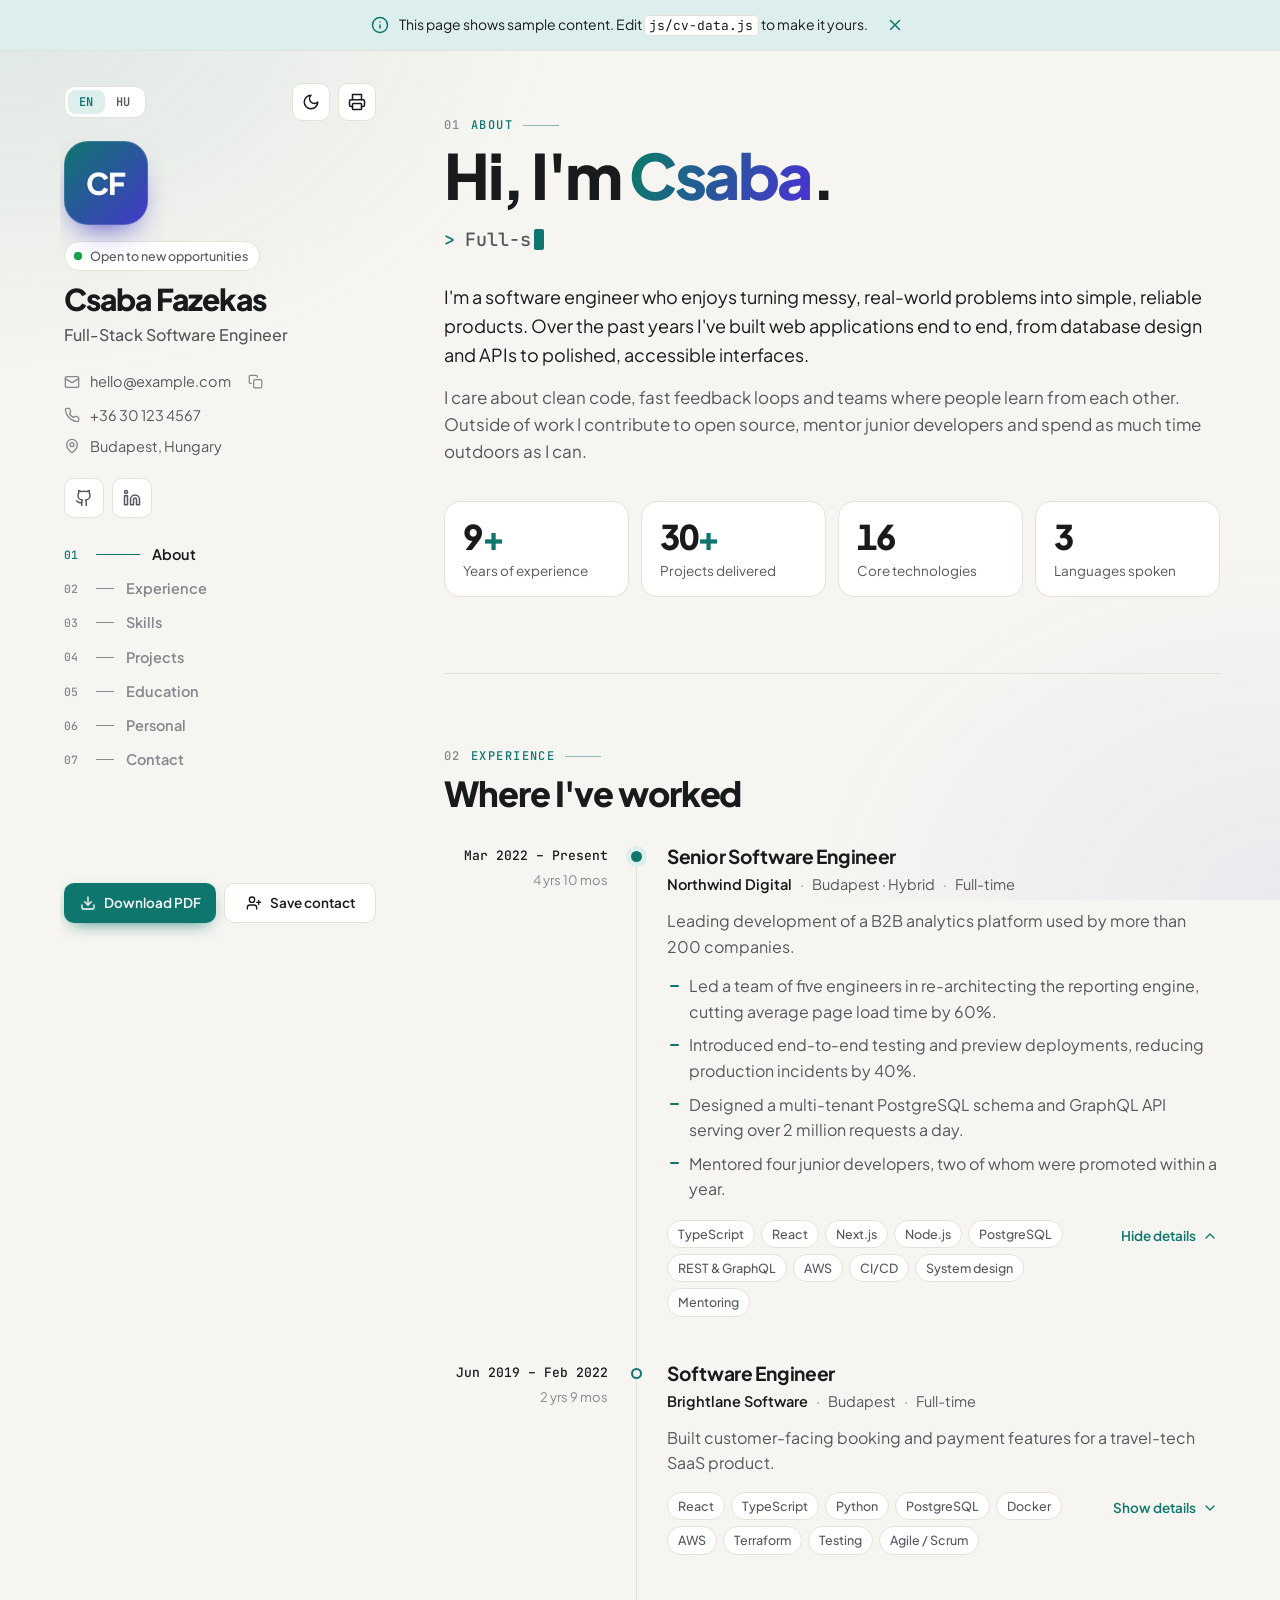
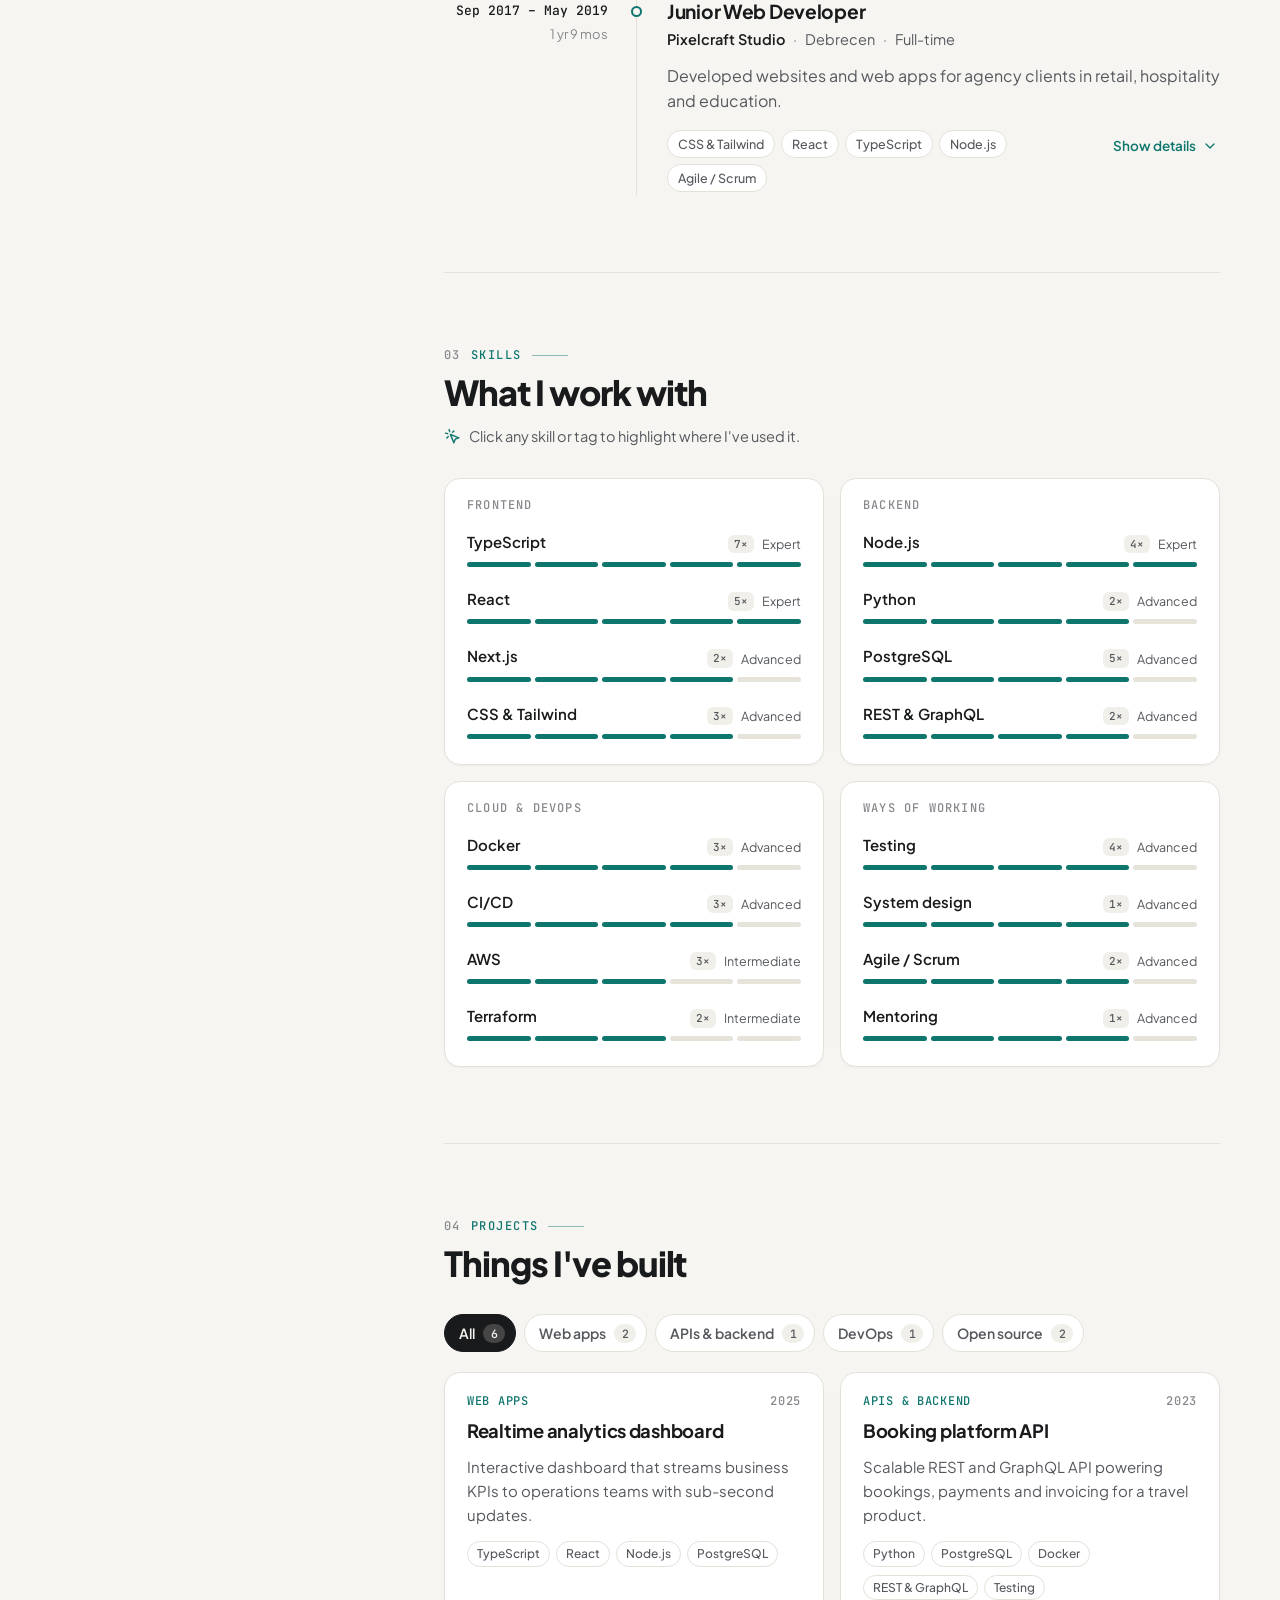
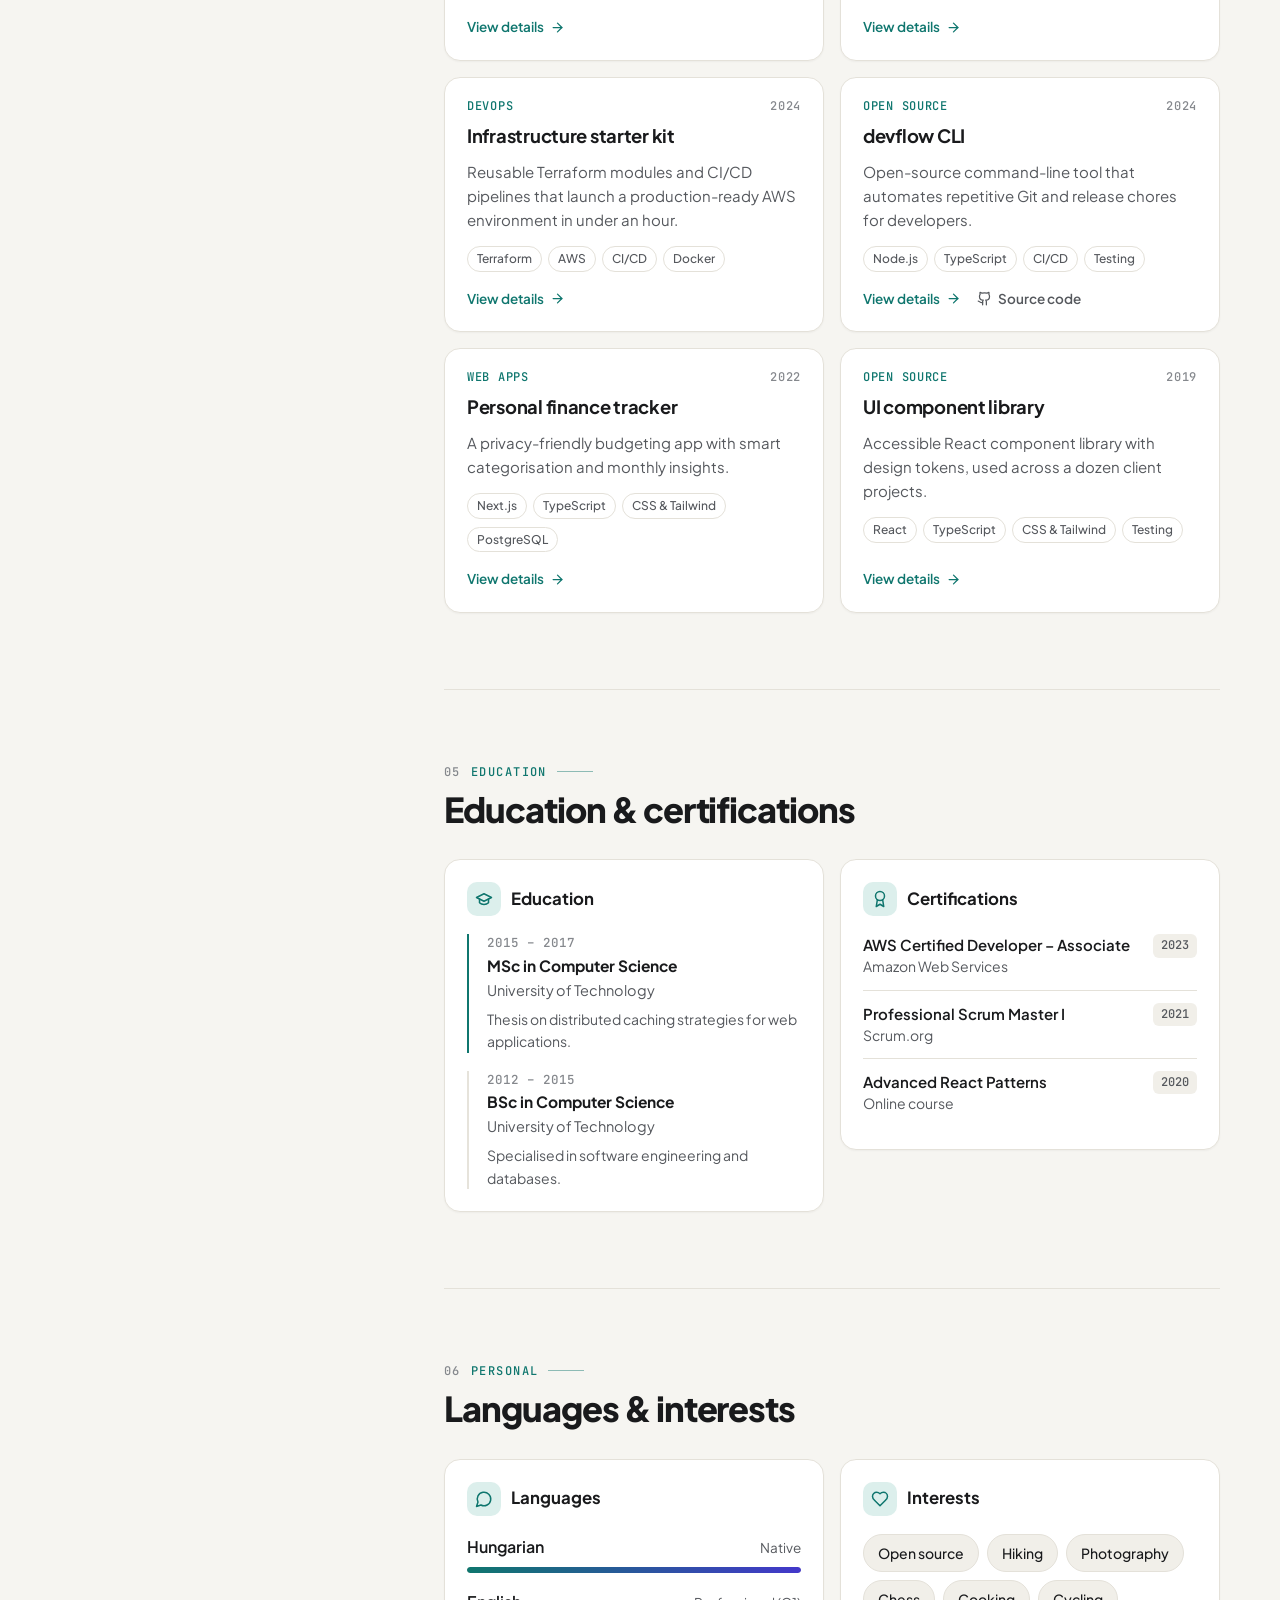
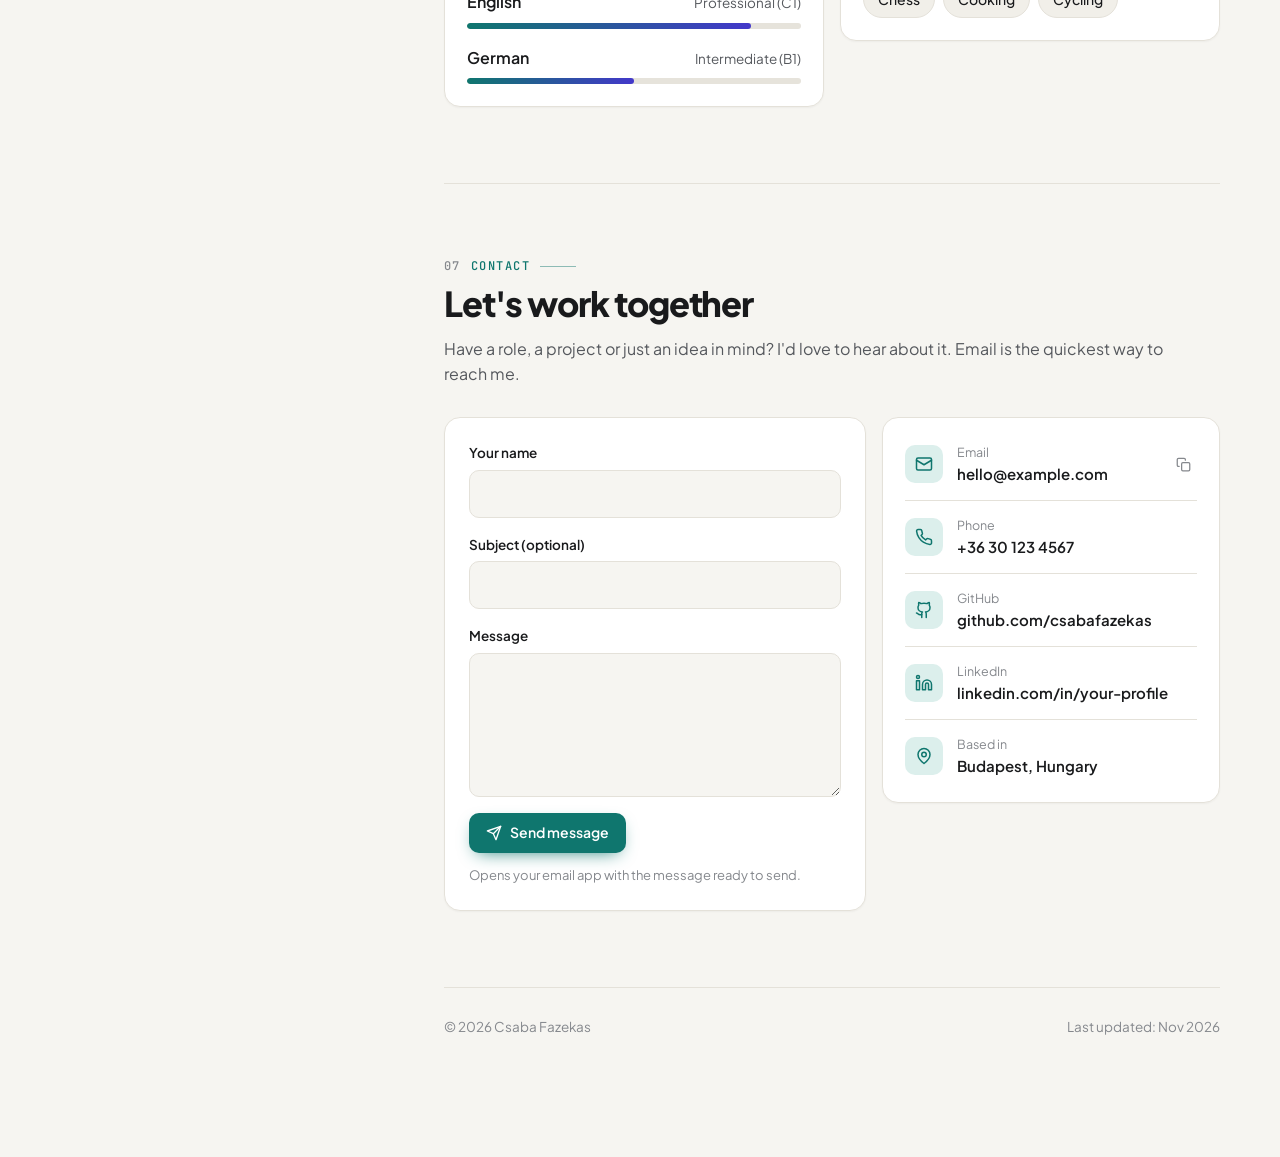
==== index.html @ 4baccac2 "Add interactive personal CV website Single-page, dependency-free CV for GitHub Pages: content lives " ====
<!doctype html>
<html lang="en">
<head>
  <meta charset="utf-8">
  <meta name="viewport" content="width=device-width, initial-scale=1">
  <title>Csaba Fazekas · CV</title>
  <meta name="description" content="Personal CV and portfolio of Csaba Fazekas.">
  <meta name="theme-color" content="#f6f5f1">
  <meta property="og:type" content="profile">
  <meta property="og:title" content="Csaba Fazekas · CV">
  <meta property="og:description" content="Personal CV and portfolio of Csaba Fazekas.">

  <!-- Apply the saved / system theme before first paint to avoid a flash. -->
  <script>
    (function () {
      try {
        var t = localStorage.getItem("cv-theme");
        if (t !== "light" && t !== "dark") {
          t = window.matchMedia("(prefers-color-scheme: dark)").matches ? "dark" : "light";
        }
        document.documentElement.setAttribute("data-theme", t);
      } catch (e) { /* storage blocked: CSS falls back to the system preference */ }
    })();
  </script>

  <link rel="preconnect" href="https://fonts.googleapis.com">
  <link rel="preconnect" href="https://fonts.gstatic.com" crossorigin>
  <link rel="stylesheet" href="https://fonts.googleapis.com/css2?family=JetBrains+Mono:wght@400..600&family=Plus+Jakarta+Sans:wght@400..800&display=swap">
  <link rel="stylesheet" href="css/style.css">
</head>
<body>
  <a class="skip-link" href="#main">Skip to content</a>
  <div class="progress" aria-hidden="true"><span id="progress-bar"></span></div>
  <div class="sample-banner" id="sample-banner" hidden></div>
  <header class="mobile-bar" id="mobile-bar"></header>

  <div class="layout">
    <aside class="sidebar" id="sidebar"></aside>
    <main id="main" tabindex="-1"></main>
  </div>

  <div class="filter-pill" id="filter-pill" role="status" hidden></div>
  <div class="toast" id="toast" role="status" aria-live="polite"></div>
  <button type="button" class="back-to-top" id="back-to-top" data-action="top" aria-label="Back to top"></button>
  <dialog class="modal" id="project-modal"></dialog>

  <noscript>
    <p class="noscript">This CV is interactive and needs JavaScript to display. Please enable JavaScript and reload the page.</p>
  </noscript>

  <script src="js/cv-data.js"></script>
  <script src="js/app.js"></script>
</body>
</html>
---- css/style.css ----
/* ==========================================================================
   Personal CV: styles
   Colours are tokens: change --accent (and its dark-mode twin) to re-brand.
   ========================================================================== */

:root {
  color-scheme: light;
  --bg: #f6f5f1;
  --surface: #ffffff;
  --surface-2: #f1efe9;
  --track: #e6e3db;
  --text: #191a1c;
  --text-muted: #55585d;
  --text-faint: #85888d;
  --border: #e4e1d9;
  --accent: #0f766e;
  --accent-strong: #0a5c56;
  --accent-2: #4338ca;
  --accent-soft: #dcefec;
  --accent-contrast: #ffffff;
  --glow: rgba(15, 118, 110, 0.10);
  --glow-2: rgba(67, 56, 202, 0.06);
  --avatar-a: #0f766e;
  --avatar-b: #4338ca;
  --online: #16a34a;
  --danger: #b42318;
  --shadow-sm: 0 1px 2px rgba(25, 26, 28, 0.04);
  --shadow: 0 1px 2px rgba(25, 26, 28, 0.04), 0 10px 30px -12px rgba(25, 26, 28, 0.14);
  --shadow-lg: 0 2px 4px rgba(25, 26, 28, 0.04), 0 22px 44px -18px rgba(25, 26, 28, 0.24);
  --radius: 16px;
  --radius-sm: 10px;
  --font-sans: "Plus Jakarta Sans", ui-sans-serif, system-ui, -apple-system, "Segoe UI", Roboto, sans-serif;
  --font-mono: "JetBrains Mono", ui-monospace, SFMono-Regular, Menlo, Consolas, monospace;
  --sidebar-w: 320px;
  --ease: cubic-bezier(0.2, 0.7, 0.2, 1);
}

@media (prefers-color-scheme: dark) {
  :root:not([data-theme="light"]) {
    color-scheme: dark;
    --bg: #0e1012;
    --surface: #15181b;
    --surface-2: #1c2024;
    --track: #2a2f35;
    --text: #ecebe6;
    --text-muted: #a8aaad;
    --text-faint: #75787c;
    --border: #252a2f;
    --accent: #2dd4bf;
    --accent-strong: #5eead4;
    --accent-2: #a5b4fc;
    --accent-soft: rgba(45, 212, 191, 0.13);
    --accent-contrast: #04211e;
    --glow: rgba(45, 212, 191, 0.06);
    --glow-2: rgba(129, 140, 248, 0.06);
    --online: #4ade80;
    --danger: #f97066;
    --shadow-sm: none;
    --shadow: 0 1px 2px rgba(0, 0, 0, 0.3), 0 10px 30px -12px rgba(0, 0, 0, 0.6);
    --shadow-lg: 0 2px 4px rgba(0, 0, 0, 0.3), 0 24px 48px -18px rgba(0, 0, 0, 0.75);
  }
}

:root[data-theme="dark"] {
  color-scheme: dark;
  --bg: #0e1012;
  --surface: #15181b;
  --surface-2: #1c2024;
  --track: #2a2f35;
  --text: #ecebe6;
  --text-muted: #a8aaad;
  --text-faint: #75787c;
  --border: #252a2f;
  --accent: #2dd4bf;
  --accent-strong: #5eead4;
  --accent-2: #a5b4fc;
  --accent-soft: rgba(45, 212, 191, 0.13);
  --accent-contrast: #04211e;
  --glow: rgba(45, 212, 191, 0.06);
  --glow-2: rgba(129, 140, 248, 0.06);
  --online: #4ade80;
  --danger: #f97066;
  --shadow-sm: none;
  --shadow: 0 1px 2px rgba(0, 0, 0, 0.3), 0 10px 30px -12px rgba(0, 0, 0, 0.6);
  --shadow-lg: 0 2px 4px rgba(0, 0, 0, 0.3), 0 24px 48px -18px rgba(0, 0, 0, 0.75);
}

/* ------------------------------------------------------------------ base */
*, *::before, *::after { box-sizing: border-box; }
[hidden] { display: none !important; }

html { scroll-behavior: smooth; -webkit-text-size-adjust: 100%; text-size-adjust: 100%; }

body {
  margin: 0;
  min-height: 100vh;
  background: var(--bg);
  color: var(--text);
  font-family: var(--font-sans);
  font-size: 16px;
  line-height: 1.6;
  -webkit-font-smoothing: antialiased;
  -moz-osx-font-smoothing: grayscale;
  overflow-x: hidden;
}
body::before {
  content: "";
  position: fixed;
  inset: 0;
  z-index: -1;
  pointer-events: none;
  background:
    radial-gradient(900px 620px at 0% 0%, var(--glow), transparent 62%),
    radial-gradient(760px 560px at 100% 100%, var(--glow-2), transparent 62%);
}
body.modal-open { overflow: hidden; }

h1, h2, h3, h4, p { margin: 0; }
a { color: inherit; }
button { font: inherit; color: inherit; }
img { max-width: 100%; display: block; }
code { font-family: var(--font-mono); font-size: 0.92em; padding: 0.1em 0.35em; border-radius: 5px; background: var(--surface); border: 1px solid var(--border); }

:focus-visible { outline: 2px solid var(--accent); outline-offset: 2px; }

.icon {
  width: 18px;
  height: 18px;
  flex: none;
  fill: none;
  stroke: currentColor;
  stroke-width: 2;
  stroke-linecap: round;
  stroke-linejoin: round;
}
.icon.i-sm { width: 14px; height: 14px; }

.sr-only {
  position: absolute !important;
  width: 1px; height: 1px;
  padding: 0; margin: -1px;
  overflow: hidden; clip: rect(0 0 0 0);
  white-space: nowrap; border: 0;
}

.skip-link {
  position: fixed;
  top: 12px; left: 12px;
  z-index: 100;
  padding: 10px 14px;
  border-radius: var(--radius-sm);
  background: var(--accent);
  color: var(--accent-contrast);
  font-weight: 600;
  text-decoration: none;
  transform: translateY(-160%);
  transition: transform 0.2s var(--ease);
}
.skip-link:focus { transform: none; }

.theme-anim, .theme-anim *, .theme-anim *::before, .theme-anim *::after {
  transition: background-color 0.35s ease, border-color 0.35s ease, color 0.35s ease, fill 0.35s ease !important;
}

/* -------------------------------------------------------------- chrome */
.progress {
  position: fixed;
  inset: 0 0 auto 0;
  height: 3px;
  z-index: 60;
  pointer-events: none;
}
.progress span {
  display: block;
  height: 100%;
  background: linear-gradient(90deg, var(--accent), var(--accent-2));
  transform: scaleX(0);
  transform-origin: 0 50%;
}

.sample-banner {
  display: flex;
  align-items: center;
  justify-content: center;
  gap: 12px;
  padding: 10px 16px;
  background: var(--accent-soft);
  color: var(--text);
  font-size: 14px;
  border-bottom: 1px solid var(--border);
}
.sample-banner p { display: flex; align-items: center; gap: 10px; }
.sample-banner .icon { color: var(--accent); }
.banner-close {
  display: inline-grid;
  place-items: center;
  width: 30px; height: 30px;
  border: 0;
  border-radius: 8px;
  background: transparent;
  color: var(--text-muted);
  cursor: pointer;
}
.banner-close:hover { background: var(--surface); color: var(--text); }

.mobile-bar { display: none; }

/* -------------------------------------------------------------- layout */
.layout {
  display: grid;
  grid-template-columns: var(--sidebar-w) minmax(0, 1fr);
  gap: 64px;
  max-width: 1240px;
  margin: 0 auto;
  padding: 0 40px;
}

.sidebar {
  position: sticky;
  top: 0;
  height: 100vh;
  overflow-y: auto;
  padding: 32px 4px 28px;
  display: flex;
  flex-direction: column;
  gap: 20px;
  scrollbar-width: none;
}
.sidebar::-webkit-scrollbar { display: none; }

main { padding: 40px 0 120px; min-width: 0; outline: none; }

/* ------------------------------------------------------------ controls */
.controls { display: flex; align-items: center; justify-content: space-between; gap: 12px; }
.controls-right { display: flex; gap: 8px; }

.seg {
  display: inline-flex;
  padding: 3px;
  border-radius: 11px;
  background: var(--surface);
  border: 1px solid var(--border);
}
.seg button {
  border: 0;
  padding: 6px 11px;
  border-radius: 8px;
  background: transparent;
  color: var(--text-muted);
  font: 600 12px/1 var(--font-mono);
  letter-spacing: 0.04em;
  cursor: pointer;
  transition: background-color 0.2s, color 0.2s;
}
.seg button:hover { color: var(--text); }
.seg button[aria-pressed="true"] { background: var(--accent-soft); color: var(--accent); }

.icon-btn {
  display: inline-grid;
  place-items: center;
  width: 38px; height: 38px;
  flex: none;
  border-radius: var(--radius-sm);
  border: 1px solid var(--border);
  background: var(--surface);
  color: var(--text);
  cursor: pointer;
  transition: border-color 0.2s, color 0.2s, transform 0.2s var(--ease);
}
.icon-btn:hover { border-color: var(--accent); color: var(--accent); }
.icon-btn:active { transform: scale(0.94); }
.i-sun { display: none; }
[data-theme="dark"] .i-sun { display: block; }
[data-theme="dark"] .i-moon { display: none; }

.btn {
  display: inline-flex;
  align-items: center;
  justify-content: center;
  gap: 8px;
  padding: 11px 16px;
  border-radius: var(--radius-sm);
  border: 1px solid transparent;
  font: 600 14px/1.1 var(--font-sans);
  text-decoration: none;
  cursor: pointer;
  transition: background-color 0.2s, border-color 0.2s, color 0.2s, transform 0.2s var(--ease), box-shadow 0.2s;
}
.btn:active { transform: translateY(1px); }
.btn .icon { width: 16px; height: 16px; }
.btn-primary { background: var(--accent); color: var(--accent-contrast); box-shadow: 0 6px 18px -8px var(--accent); }
.btn-primary:hover { background: var(--accent-strong); }
.btn-ghost { background: var(--surface); border-color: var(--border); color: var(--text); }
.btn-ghost:hover { border-color: var(--accent); color: var(--accent); }

/* ------------------------------------------------------------- profile */
.profile { display: flex; flex-direction: column; gap: 16px; }
.avatar {
  position: relative;
  width: 84px; height: 84px;
  border-radius: 24px;
  display: grid;
  place-items: center;
  overflow: hidden;
  background: linear-gradient(135deg, var(--avatar-a), var(--avatar-b));
  color: #fff;
  font: 800 30px/1 var(--font-sans);
  letter-spacing: -0.02em;
  box-shadow: 0 14px 30px -14px var(--avatar-b), inset 0 0 0 1px rgba(255, 255, 255, 0.15);
}
.avatar img { width: 100%; height: 100%; object-fit: cover; }
.profile-text { display: flex; flex-direction: column; gap: 6px; align-items: flex-start; }

.availability {
  display: inline-flex;
  align-items: center;
  gap: 8px;
  margin-bottom: 6px;
  padding: 4px 11px 4px 9px;
  border-radius: 999px;
  border: 1px solid var(--border);
  background: var(--surface);
  color: var(--text-muted);
  font-size: 12.5px;
  font-weight: 500;
}
.dot { position: relative; width: 8px; height: 8px; border-radius: 50%; background: var(--online); }
.dot::after {
  content: "";
  position: absolute;
  inset: 0;
  border-radius: 50%;
  background: inherit;
  animation: ping 2s cubic-bezier(0, 0, 0.2, 1) infinite;
}
@keyframes ping { 75%, 100% { transform: scale(2.6); opacity: 0; } }

.name { font-size: 30px; line-height: 1.1; letter-spacing: -0.03em; font-weight: 800; }
.title { color: var(--text-muted); font-weight: 500; }

.contact-list { list-style: none; margin: 0; padding: 0; display: grid; gap: 8px; font-size: 14.5px; }
.contact-list li { display: flex; align-items: center; gap: 10px; min-width: 0; color: var(--text-muted); }
.contact-list .icon { width: 16px; height: 16px; color: var(--text-faint); }
.contact-list a { text-decoration: none; overflow: hidden; text-overflow: ellipsis; white-space: nowrap; transition: color 0.2s; }
.contact-list a:hover { color: var(--accent); }

.copy-btn {
  position: relative;
  display: inline-grid;
  place-items: center;
  width: 28px; height: 28px;
  flex: none;
  border: 0;
  border-radius: 8px;
  background: transparent;
  color: var(--text-faint);
  cursor: pointer;
  transition: background-color 0.2s, color 0.2s;
}
.copy-btn:hover { background: var(--surface-2); color: var(--accent); }
.copy-btn .icon { width: 15px; height: 15px; }
.copy-btn .i-check { display: none; }
.copy-btn.is-copied { color: var(--online); }
.copy-btn.is-copied .i-copy { display: none; }
.copy-btn.is-copied .i-check { display: block; }

.socials { display: flex; gap: 8px; }
.social {
  display: inline-grid;
  place-items: center;
  width: 40px; height: 40px;
  border-radius: var(--radius-sm);
  border: 1px solid var(--border);
  background: var(--surface);
  color: var(--text-muted);
  transition: color 0.2s, border-color 0.2s, transform 0.2s var(--ease);
}
.social:hover { color: var(--accent); border-color: var(--accent); transform: translateY(-2px); }

.side-nav ol { list-style: none; margin: 0; padding: 0; display: grid; gap: 1px; }
.side-nav a {
  display: flex;
  align-items: center;
  gap: 12px;
  padding: 5px 0;
  color: var(--text-faint);
  font-size: 14.5px;
  font-weight: 600;
  text-decoration: none;
  transition: color 0.2s;
}
.side-nav .num { width: 20px; font: 500 11.5px/1 var(--font-mono); }
.side-nav .line { width: 18px; height: 1px; background: currentColor; opacity: 0.5; transition: width 0.3s var(--ease), background-color 0.3s; }
.side-nav a:hover { color: var(--text); }
.side-nav a:hover .line { width: 30px; }
.side-nav a.is-active { color: var(--text); }
.side-nav a.is-active .line { width: 44px; background: var(--accent); opacity: 1; }
.side-nav a.is-active .num { color: var(--accent); }

.side-actions { display: grid; grid-template-columns: 1fr 1fr; gap: 8px; margin-top: auto; }
.side-actions .btn { padding: 11px 10px; font-size: 13.5px; }

/* ------------------------------------------------------------ sections */
.section {
  padding: 76px 0;
  border-top: 1px solid var(--border);
  scroll-margin-top: 0;
}
.section:first-child { border-top: 0; padding-top: 28px; }

.section-head { margin-bottom: 30px; }
.eyebrow {
  display: flex;
  align-items: center;
  gap: 10px;
  margin-bottom: 12px;
  font: 500 12px/1 var(--font-mono);
  letter-spacing: 0.12em;
  text-transform: uppercase;
  color: var(--accent);
}
.eyebrow-num { color: var(--text-faint); }
.eyebrow::after { content: ""; width: 36px; height: 1px; background: currentColor; opacity: 0.45; }
.section-head h2 {
  font-size: clamp(1.65rem, 3vw, 2.15rem);
  line-height: 1.15;
  letter-spacing: -0.03em;
  font-weight: 800;
}
.section-sub { margin-top: 12px; max-width: 62ch; color: var(--text-muted); }
.skill-hint { display: flex; align-items: center; gap: 8px; font-size: 14.5px; }
.skill-hint .icon { color: var(--accent); width: 17px; height: 17px; }

.card {
  background: var(--surface);
  border: 1px solid var(--border);
  border-radius: var(--radius);
  box-shadow: var(--shadow-sm);
}

/* reveal-on-scroll (only when motion is allowed) */
.anim .reveal { opacity: 0; transform: translateY(14px); transition: opacity 0.6s var(--ease), transform 0.6s var(--ease); }
.anim .reveal.is-visible { opacity: 1; transform: none; }

/* --------------------------------------------------------------- about */
.hero-title {
  font-size: clamp(2.5rem, 5.6vw, 3.9rem);
  line-height: 1.04;
  letter-spacing: -0.04em;
  font-weight: 800;
}
.hero-title .accent {
  background: linear-gradient(110deg, var(--accent) 10%, var(--accent-2) 90%);
  -webkit-background-clip: text;
  background-clip: text;
  color: transparent;
}
.hero-role {
  display: flex;
  align-items: center;
  min-height: 1.7em;
  margin: 16px 0 28px;
  font: 500 clamp(1rem, 2vw, 1.15rem)/1.5 var(--font-mono);
  color: var(--text-muted);
}
.hero-role .prompt { color: var(--accent); margin-right: 10px; }
.caret {
  display: inline-block;
  width: 0.55em;
  height: 1.15em;
  margin-left: 3px;
  background: var(--accent);
  border-radius: 2px;
  animation: blink 1.05s steps(1) infinite;
}
@keyframes blink { 50% { opacity: 0; } }

.prose p { max-width: 64ch; margin-bottom: 14px; color: var(--text-muted); font-size: 1.0625rem; }
.prose p:first-child { color: var(--text); font-size: 1.125rem; }

.stats { display: grid; grid-template-columns: repeat(4, minmax(0, 1fr)); gap: 12px; margin-top: 36px; }
.stat {
  padding: 18px 18px 16px;
  border-radius: var(--radius);
  border: 1px solid var(--border);
  background: var(--surface);
}
.stat:nth-child(2) { transition-delay: 0.06s; }
.stat:nth-child(3) { transition-delay: 0.12s; }
.stat:nth-child(4) { transition-delay: 0.18s; }
.stat-num { font: 800 34px/1 var(--font-sans); letter-spacing: -0.04em; font-variant-numeric: tabular-nums; }
.stat-num .suffix { color: var(--accent); }
.stat-label { margin-top: 8px; color: var(--text-muted); font-size: 13.5px; line-height: 1.35; }

/* ---------------------------------------------------------- experience */
.timeline { list-style: none; margin: 0; padding: 0; }
.exp {
  display: grid;
  grid-template-columns: 164px minmax(0, 1fr);
  gap: 28px;
  transition: opacity 0.35s ease, filter 0.35s ease, transform 0.6s var(--ease);
}
.exp-when { padding-top: 3px; text-align: right; }
.exp-dates { font: 500 13px/1.45 var(--font-mono); color: var(--text); }
.exp-dates span { white-space: nowrap; }
.exp-dur { margin-top: 4px; font-size: 13px; color: var(--text-faint); }
.exp-body { position: relative; padding: 0 0 44px 30px; border-left: 1px solid var(--border); }
.exp:last-child .exp-body { padding-bottom: 4px; }
.exp-body::before {
  content: "";
  position: absolute;
  left: -6px; top: 7px;
  width: 11px; height: 11px;
  border-radius: 50%;
  background: var(--bg);
  border: 2px solid var(--accent);
}
.exp:first-child .exp-body::before { background: var(--accent); box-shadow: 0 0 0 5px var(--accent-soft); }
.exp-role { font-size: 1.2rem; line-height: 1.3; font-weight: 700; letter-spacing: -0.015em; transition: color 0.25s; }
.exp-org { display: flex; flex-wrap: wrap; align-items: center; gap: 2px 8px; margin-top: 4px; color: var(--text-muted); font-size: 14.5px; }
.exp-meta { white-space: nowrap; }
.exp-org a, .exp-company { color: var(--text); font-weight: 600; text-decoration: none; }
.exp-org a:hover { color: var(--accent); }
.sep { margin-right: 8px; color: var(--text-faint); }
.exp-summary { margin-top: 12px; color: var(--text-muted); max-width: 62ch; }

.exp-details { display: grid; grid-template-rows: 0fr; transition: grid-template-rows 0.4s var(--ease); }
.exp-details > div { min-height: 0; overflow: hidden; visibility: hidden; transition: visibility 0s linear 0.4s; }
.exp.is-open .exp-details { grid-template-rows: 1fr; }
.exp.is-open .exp-details > div { visibility: visible; transition-delay: 0s; }

.highlights { list-style: none; margin: 14px 0 2px; padding: 0; display: grid; gap: 8px; }
.highlights li { position: relative; padding-left: 22px; color: var(--text-muted); max-width: 64ch; }
.highlights li::before {
  content: "";
  position: absolute;
  left: 3px; top: 0.72em;
  width: 9px; height: 2px;
  border-radius: 2px;
  background: var(--accent);
}

.exp-foot { display: flex; align-items: flex-start; gap: 12px; margin-top: 16px; }
.exp-foot .tags { flex: 1; }
.exp-toggle {
  display: inline-flex;
  align-items: center;
  gap: 6px;
  margin-left: auto;
  padding: 5px 2px;
  border: 0;
  background: none;
  color: var(--accent);
  font-size: 13.5px;
  font-weight: 600;
  white-space: nowrap;
  cursor: pointer;
}
.exp-toggle:hover { text-decoration: underline; text-underline-offset: 3px; }
.exp-toggle .icon { width: 16px; height: 16px; transition: transform 0.3s var(--ease); }
.exp.is-open .exp-toggle .icon { transform: rotate(180deg); }

/* ---------------------------------------------------------------- tags */
.tags { list-style: none; margin: 0; padding: 0; display: flex; flex-wrap: wrap; gap: 6px; }
.tag {
  padding: 5px 10px;
  border-radius: 999px;
  border: 1px solid var(--border);
  background: var(--surface);
  color: var(--text-muted);
  font-size: 12.5px;
  font-weight: 500;
  line-height: 1.3;
  cursor: pointer;
  transition: background-color 0.2s, border-color 0.2s, color 0.2s;
}
.tag:hover { border-color: var(--accent); color: var(--accent); }
.tag[aria-pressed="true"] { background: var(--accent); border-color: var(--accent); color: var(--accent-contrast); }
.tags-sm .tag { padding: 4px 9px; font-size: 12px; }

/* skill-filter states */
.is-dimmed { opacity: 0.3; filter: saturate(0.2); }
.exp.is-match .exp-role { color: var(--accent); }
.project.is-match { border-color: color-mix(in srgb, var(--accent) 55%, var(--border)); box-shadow: 0 0 0 3px var(--accent-soft); }
.flash { animation: flash 1.2s var(--ease); }
@keyframes flash { 0%, 100% { background-color: transparent; } 30% { background-color: var(--accent-soft); } }

/* -------------------------------------------------------------- skills */
.skills-grid { display: grid; grid-template-columns: repeat(2, minmax(0, 1fr)); gap: 16px; }
.skill-card { padding: 20px 22px 16px; }
.skill-card:nth-child(even) { transition-delay: 0.08s; }
.skill-card h3 {
  margin-bottom: 10px;
  font: 500 12px/1 var(--font-mono);
  letter-spacing: 0.1em;
  text-transform: uppercase;
  color: var(--text-faint);
}
.skill-list { list-style: none; margin: 0; padding: 0; display: grid; gap: 2px; }
.skill {
  display: grid;
  gap: 8px;
  width: calc(100% + 20px);
  margin: 0 -10px;
  padding: 9px 10px;
  border: 0;
  border-radius: var(--radius-sm);
  background: transparent;
  text-align: left;
  cursor: pointer;
  transition: background-color 0.2s;
}
.skill:hover { background: var(--surface-2); }
.skill[aria-pressed="true"] { background: var(--accent-soft); }
.skill-top { display: flex; align-items: baseline; justify-content: space-between; gap: 12px; }
.skill-name { font-weight: 600; font-size: 15px; }
.skill-meta { display: inline-flex; align-items: center; gap: 8px; }
.skill-count {
  padding: 2px 6px;
  border-radius: 6px;
  background: var(--surface-2);
  color: var(--text-muted);
  font: 500 11px/1.3 var(--font-mono);
}
.skill[aria-pressed="true"] .skill-count { background: var(--accent); color: var(--accent-contrast); }
.skill-level { font-size: 12.5px; color: var(--text-muted); }
.meter { display: grid; grid-template-columns: repeat(5, 1fr); gap: 4px; }
.meter i { height: 5px; border-radius: 3px; background: var(--track); }
.meter i.on { background: var(--accent); transition: background-color 0.4s ease calc(var(--i) * 80ms + 0.15s); }
.anim .skill-card:not(.is-visible) .meter i.on { background: var(--track); }

/* ------------------------------------------------------------ projects */
.filters { display: flex; flex-wrap: wrap; gap: 8px; margin-bottom: 20px; }
.filter-btn {
  display: inline-flex;
  align-items: center;
  gap: 8px;
  padding: 7px 10px 7px 14px;
  border-radius: 999px;
  border: 1px solid var(--border);
  background: var(--surface);
  color: var(--text-muted);
  font-size: 14px;
  font-weight: 600;
  cursor: pointer;
  transition: background-color 0.2s, color 0.2s, border-color 0.2s;
}
.filter-btn:hover { color: var(--text); border-color: var(--text-faint); }
.filter-btn .count {
  min-width: 22px;
  padding: 1px 6px;
  border-radius: 999px;
  background: var(--surface-2);
  font: 500 11.5px/1.5 var(--font-mono);
  text-align: center;
}
.filter-btn[aria-pressed="true"] { background: var(--text); border-color: var(--text); color: var(--bg); }
.filter-btn[aria-pressed="true"] .count { background: color-mix(in srgb, var(--bg) 20%, transparent); }

.project-grid { display: grid; grid-template-columns: repeat(2, minmax(0, 1fr)); gap: 16px; }
.project {
  position: relative;
  display: flex;
  flex-direction: column;
  gap: 12px;
  padding: 22px;
  transition: opacity 0.35s ease, filter 0.35s ease, transform 0.6s var(--ease), translate 0.25s var(--ease), box-shadow 0.25s, border-color 0.25s;
}
.project:hover { translate: 0 -4px; box-shadow: var(--shadow-lg); border-color: color-mix(in srgb, var(--accent) 35%, var(--border)); }
.project:focus-within { border-color: var(--accent); }
.project-meta { display: flex; justify-content: space-between; align-items: center; gap: 12px; font: 500 12px/1 var(--font-mono); letter-spacing: 0.06em; text-transform: uppercase; }
.project-cat { color: var(--accent); }
.project-year { color: var(--text-faint); }
.project-title { font-size: 1.15rem; line-height: 1.3; letter-spacing: -0.015em; font-weight: 700; }
.project-title button { padding: 0; border: 0; background: none; font: inherit; letter-spacing: inherit; text-align: left; cursor: pointer; }
.project-title button::after { content: ""; position: absolute; inset: 0; border-radius: inherit; }
.project-title button:focus-visible { outline: none; }
.project-desc { color: var(--text-muted); font-size: 15px; }
.project .tags, .project-actions a { position: relative; z-index: 1; }
.project-actions { display: flex; align-items: center; gap: 16px; margin-top: auto; padding-top: 4px; }
.project-more { display: inline-flex; align-items: center; gap: 6px; color: var(--accent); font-size: 13.5px; font-weight: 600; }
.project-more .icon { width: 15px; height: 15px; transition: transform 0.25s var(--ease); }
.project:hover .project-more .icon { transform: translateX(4px); }
.plink { display: inline-flex; align-items: center; gap: 6px; color: var(--text-muted); font-size: 13.5px; font-weight: 600; text-decoration: none; }
.plink .icon { width: 15px; height: 15px; }
.plink:hover { color: var(--accent); }

/* --------------------------------------------------------------- modal */
.modal {
  width: min(640px, calc(100% - 32px));
  max-height: calc(100dvh - 48px);
  padding: 0;
  border: 1px solid var(--border);
  border-radius: 20px;
  background: var(--surface);
  color: var(--text);
  box-shadow: var(--shadow-lg);
}
.modal[open] { animation: modal-in 0.28s var(--ease); }
.modal::backdrop { background: rgba(8, 10, 12, 0.55); backdrop-filter: blur(4px); }
@keyframes modal-in { from { opacity: 0; transform: translateY(16px) scale(0.98); } }
.modal-inner { position: relative; padding: 30px; display: grid; gap: 14px; }
.modal-inner .eyebrow { margin: 0; }
.modal-close { position: absolute; top: 16px; right: 16px; }
.modal-title { padding-right: 48px; font-size: 1.6rem; line-height: 1.2; letter-spacing: -0.025em; font-weight: 800; }
.modal-lead { font-size: 1.05rem; }
.modal-text { color: var(--text-muted); }
.modal-inner .highlights { margin: 0; }
.modal-actions { display: flex; flex-wrap: wrap; gap: 10px; margin-top: 6px; }

/* ----------------------------------------------- education & personal */
.two-col { display: grid; grid-template-columns: repeat(2, minmax(0, 1fr)); gap: 16px; align-items: start; }
.info-card { padding: 22px; }
.info-card:nth-child(2) { transition-delay: 0.08s; }
.card-title { display: flex; align-items: center; gap: 10px; margin-bottom: 18px; font-size: 1.05rem; font-weight: 700; }
.card-title .icon {
  width: 34px; height: 34px;
  padding: 8px;
  border-radius: 10px;
  background: var(--accent-soft);
  color: var(--accent);
}

.mini-timeline { list-style: none; margin: 0; padding: 0; display: grid; gap: 18px; }
.mini-timeline li { position: relative; padding-left: 18px; border-left: 2px solid var(--track); }
.mini-timeline li:first-child { border-left-color: var(--accent); }
.mini-dates { font: 500 12.5px/1.4 var(--font-mono); color: var(--text-faint); }
.mini-timeline h4 { margin-top: 2px; font-size: 15.5px; font-weight: 700; }
.mini-org { color: var(--text-muted); font-size: 14.5px; }
.mini-details { margin-top: 6px; color: var(--text-muted); font-size: 14px; }

.cert-list { list-style: none; margin: 0; padding: 0; display: grid; }
.cert-list li { display: flex; justify-content: space-between; align-items: flex-start; gap: 16px; padding: 12px 0; border-top: 1px solid var(--border); }
.cert-list li:first-child { border-top: 0; padding-top: 0; }
.cert-name { font-weight: 600; font-size: 15px; line-height: 1.4; }
.cert-name a { display: inline-flex; align-items: center; gap: 6px; text-decoration: none; }
.cert-name a:hover { color: var(--accent); }
.cert-meta { color: var(--text-muted); font-size: 14px; }
.cert-year { flex: none; padding: 2px 8px; border-radius: 6px; background: var(--surface-2); color: var(--text-muted); font: 500 12px/1.6 var(--font-mono); }

.lang-list { list-style: none; margin: 0; padding: 0; display: grid; gap: 16px; }
.lang-top { display: flex; justify-content: space-between; align-items: baseline; gap: 12px; margin-bottom: 8px; }
.lang-name { font-weight: 600; }
.lang-level { color: var(--text-muted); font-size: 13.5px; }
.bar { height: 6px; border-radius: 999px; background: var(--track); overflow: hidden; }
.bar span {
  display: block;
  height: 100%;
  width: var(--w);
  border-radius: inherit;
  background: linear-gradient(90deg, var(--accent), var(--accent-2));
  transition: width 1s var(--ease) 0.2s;
}
.anim .info-card:not(.is-visible) .bar span { width: 0; }

.chips { list-style: none; margin: 0; padding: 0; display: flex; flex-wrap: wrap; gap: 8px; }
.chip {
  padding: 7px 14px;
  border-radius: 999px;
  border: 1px solid var(--border);
  background: var(--surface-2);
  font-size: 14px;
  font-weight: 500;
  transition: transform 0.2s var(--ease), border-color 0.2s, color 0.2s;
}
.chip:hover { transform: translateY(-2px); border-color: var(--accent); color: var(--accent); }

/* ------------------------------------------------------------- contact */
.contact-grid { display: grid; grid-template-columns: minmax(0, 1.25fr) minmax(0, 1fr); gap: 16px; align-items: start; }
.contact-form { padding: 24px; display: grid; gap: 16px; }
.field { display: grid; gap: 6px; }
.field label { font-size: 13.5px; font-weight: 600; }
.field input, .field textarea {
  width: 100%;
  padding: 11px 13px;
  border-radius: var(--radius-sm);
  border: 1px solid var(--border);
  background: var(--bg);
  color: var(--text);
  font: inherit;
  font-size: 15px;
  transition: border-color 0.2s, box-shadow 0.2s;
}
.field textarea { resize: vertical; min-height: 120px; }
.field input:focus, .field textarea:focus { outline: none; border-color: var(--accent); box-shadow: 0 0 0 3px var(--accent-soft); }
.field [aria-invalid="true"] { border-color: var(--danger); }
.form-error { color: var(--danger); font-size: 14px; font-weight: 500; }
.form-foot { display: flex; flex-wrap: wrap; align-items: center; gap: 12px 16px; }
.form-note { flex: 1 1 200px; color: var(--text-faint); font-size: 13px; }

.contact-card { padding: 10px 22px; }
.contact-card:nth-child(2) { transition-delay: 0.08s; }
.contact-links { list-style: none; margin: 0; padding: 0; }
.contact-links li { display: flex; align-items: center; gap: 14px; padding: 14px 0; border-top: 1px solid var(--border); }
.contact-links li:first-child { border-top: 0; }
.cl-icon { display: grid; place-items: center; width: 38px; height: 38px; flex: none; border-radius: 10px; background: var(--accent-soft); color: var(--accent); }
.cl-text { display: grid; min-width: 0; flex: 1; }
.cl-label { color: var(--text-faint); font-size: 12.5px; }
.cl-value { overflow: hidden; text-overflow: ellipsis; white-space: nowrap; font-weight: 600; font-size: 15px; text-decoration: none; }
a.cl-value:hover { color: var(--accent); }

.site-footer {
  display: flex;
  flex-wrap: wrap;
  justify-content: space-between;
  gap: 8px 24px;
  padding-top: 28px;
  border-top: 1px solid var(--border);
  color: var(--text-faint);
  font-size: 13.5px;
}

/* --------------------------------------------------- floating elements */
.filter-pill {
  position: fixed;
  left: 50%;
  bottom: 20px;
  z-index: 40;
  display: flex;
  align-items: center;
  gap: 6px;
  max-width: calc(100% - 32px);
  padding: 6px 6px 6px 16px;
  border-radius: 999px;
  background: var(--text);
  color: var(--bg);
  box-shadow: var(--shadow-lg);
  font-size: 14px;
  transform: translateX(-50%);
  animation: pill-in 0.3s var(--ease);
}
@keyframes pill-in { from { opacity: 0; transform: translate(-50%, 12px); } }
.pill-text { display: flex; align-items: baseline; gap: 6px; min-width: 0; white-space: nowrap; overflow: hidden; text-overflow: ellipsis; margin-right: 4px; }
.pill-count { color: color-mix(in srgb, var(--bg) 60%, var(--text)); font-size: 13px; }
.pill-btn {
  display: inline-flex;
  align-items: center;
  gap: 6px;
  flex: none;
  padding: 7px 12px;
  border: 0;
  border-radius: 999px;
  background: color-mix(in srgb, var(--bg) 14%, transparent);
  color: var(--bg);
  font-size: 13px;
  font-weight: 600;
  cursor: pointer;
}
.pill-btn:hover { background: color-mix(in srgb, var(--bg) 24%, transparent); }
.pill-btn .icon { width: 15px; height: 15px; }
.pill-clear { padding: 7px; }

.toast {
  position: fixed;
  left: 50%;
  bottom: 24px;
  z-index: 70;
  padding: 10px 16px;
  border-radius: 12px;
  background: var(--accent);
  color: var(--accent-contrast);
  font-size: 14px;
  font-weight: 600;
  box-shadow: var(--shadow-lg);
  opacity: 0;
  pointer-events: none;
  transform: translate(-50%, 12px);
  transition: opacity 0.25s ease, transform 0.25s var(--ease);
}
.toast.is-visible { opacity: 1; transform: translate(-50%, 0); }
.has-filter .toast { bottom: 80px; }

.back-to-top {
  position: fixed;
  right: 20px;
  bottom: 20px;
  z-index: 35;
  display: grid;
  place-items: center;
  width: 44px; height: 44px;
  border-radius: 50%;
  border: 1px solid var(--border);
  background: var(--surface);
  color: var(--text);
  box-shadow: var(--shadow);
  cursor: pointer;
  opacity: 0;
  visibility: hidden;
  transform: translateY(10px);
  transition: opacity 0.25s, transform 0.25s var(--ease), visibility 0s linear 0.25s, bottom 0.25s var(--ease), border-color 0.2s, color 0.2s;
}
.back-to-top.is-visible { opacity: 1; visibility: visible; transform: none; transition-delay: 0s; }
.back-to-top:hover { border-color: var(--accent); color: var(--accent); }

.noscript { max-width: 520px; margin: 80px auto; padding: 0 16px; text-align: center; color: var(--text-muted); }

/* ---------------------------------------------------------- responsive */
@media (max-width: 1100px) {
  .layout { gap: 44px; padding: 0 28px; --sidebar-w: 290px; }
  .exp { grid-template-columns: 1fr; gap: 0; }
  .exp-when { display: flex; flex-wrap: wrap; align-items: baseline; gap: 4px 12px; text-align: left; padding: 0 0 6px 30px; border-left: 1px solid var(--border); }
  .exp-dur { margin: 0; }
  .exp-body::before { top: -22px; }
  .exp:first-child .exp-when { padding-top: 0; }
}

@media (max-width: 960px) {
  .mobile-bar {
    position: sticky;
    top: 0;
    z-index: 30;
    display: flex;
    align-items: center;
    gap: 10px;
    padding: 8px 16px;
    background: color-mix(in srgb, var(--bg) 82%, transparent);
    -webkit-backdrop-filter: blur(14px) saturate(1.4);
    backdrop-filter: blur(14px) saturate(1.4);
    border-bottom: 1px solid var(--border);
  }
  .mb-avatar {
    display: grid;
    place-items: center;
    width: 36px; height: 36px;
    flex: none;
    border: 0;
    border-radius: 11px;
    background: linear-gradient(135deg, var(--avatar-a), var(--avatar-b));
    color: #fff;
    font: 800 13px/1 var(--font-sans);
    cursor: pointer;
  }
  .mb-nav {
    position: relative;
    display: flex;
    flex: 1;
    gap: 2px;
    min-width: 0;
    overflow-x: auto;
    scrollbar-width: none;
    -webkit-mask-image: linear-gradient(90deg, #000 88%, transparent);
    mask-image: linear-gradient(90deg, #000 88%, transparent);
  }
  .mb-nav::-webkit-scrollbar { display: none; }
  .mb-nav a {
    flex: none;
    padding: 7px 12px;
    border-radius: 999px;
    color: var(--text-muted);
    font-size: 14px;
    font-weight: 600;
    text-decoration: none;
    white-space: nowrap;
    transition: background-color 0.2s, color 0.2s;
  }
  .mb-nav a.is-active { background: var(--accent-soft); color: var(--accent); }

  .layout { display: block; padding: 0 24px; }
  .sidebar { position: static; height: auto; overflow: visible; padding: 24px 0 8px; }
  .side-nav, .controls [data-action="theme"] { display: none; }
  .side-actions { max-width: 420px; }
  .profile { flex-direction: row; align-items: center; gap: 20px; }
  .section { scroll-margin-top: 56px; }
  .section:first-child { border-top: 1px solid var(--border); padding-top: 48px; }
  main { padding-top: 16px; }
}

@media (max-width: 720px) {
  .skills-grid, .project-grid, .two-col, .contact-grid { grid-template-columns: 1fr; }
  .stats { grid-template-columns: repeat(2, minmax(0, 1fr)); }
}

@media (max-width: 520px) {
  .layout { padding: 0 16px; }
  .mobile-bar { padding: 8px 12px; }
  .section { padding: 56px 0; }
  .profile { align-items: flex-start; gap: 16px; }
  .avatar { width: 68px; height: 68px; border-radius: 20px; font-size: 23px; }
  .name { font-size: 26px; }
  .side-actions { grid-template-columns: 1fr; max-width: none; }
  .exp-foot { flex-direction: column; gap: 10px; }
  .exp-toggle { margin-left: 0; }
  .stat { padding: 16px 14px 14px; }
  .stat-num { font-size: 30px; }
  .project, .info-card, .contact-form { padding: 18px; }
  .contact-card { padding: 4px 18px; }
  .modal-inner { padding: 24px 20px; }
  .modal-close { top: 12px; right: 12px; }
  .sample-banner { justify-content: space-between; font-size: 13px; }
  .has-filter .back-to-top { bottom: 76px; }
}

@media (prefers-reduced-motion: reduce) {
  html { scroll-behavior: auto; }
  *, *::before, *::after { animation-duration: 0.01ms !important; animation-iteration-count: 1 !important; transition-duration: 0.01ms !important; transition-delay: 0s !important; }
  .caret { display: none; }
}

/* ---------------------------------------------------------------- print */
@media print {
  @page { size: A4; margin: 14mm 14mm 16mm; }

  :root:not(#print) {
    color-scheme: light;
    --bg: #ffffff;
    --surface: #ffffff;
    --surface-2: #f2f2f2;
    --track: #e2e2e2;
    --text: #111111;
    --text-muted: #3d3d3d;
    --text-faint: #6b6b6b;
    --border: #d9d9d9;
    --accent: #0f766e;
    --accent-2: #4338ca;
    --accent-soft: #e3f2f0;
    --shadow-sm: none;
    --shadow: none;
    --shadow-lg: none;
  }
  * { -webkit-print-color-adjust: exact; print-color-adjust: exact; }
  html { scroll-behavior: auto; }
  body { background: #fff; font-size: 9.6pt; line-height: 1.45; }
  body::before { display: none; }
  a { text-decoration: none; }

  .skip-link, .progress, .sample-banner, .mobile-bar, .filter-pill, .toast, .back-to-top, .modal,
  .controls, .side-nav, .side-actions, .copy-btn, .availability, .hero-role, .stats,
  .section-head h2, .hero-title, .section-sub, .exp-toggle, .filters, .project-actions,
  #contact, .site-footer, .eyebrow-num, .eyebrow::after { display: none !important; }

  .anim .reveal, .reveal { opacity: 1 !important; transform: none !important; }
  .is-dimmed { opacity: 1 !important; filter: none !important; }
  .is-match { box-shadow: none !important; }

  .layout { display: block; max-width: none; padding: 0; }
  .sidebar {
    position: static;
    height: auto;
    overflow: visible;
    padding: 0 0 10pt;
    margin-bottom: 4pt;
    border-bottom: 1.5pt solid var(--accent);
    display: grid;
    grid-template-columns: 1fr;
    gap: 7pt;
  }
  .profile { flex-direction: row; align-items: center; gap: 12pt; }
  .avatar { width: 54pt; height: 54pt; border-radius: 14pt; font-size: 19pt; box-shadow: none; }
  .profile-text { gap: 1pt; }
  .name { font-size: 22pt; }
  .title { font-size: 11pt; }
  .contact-list { display: flex; flex-wrap: wrap; gap: 3pt 16pt; font-size: 9pt; }
  .contact-list li { color: var(--text); }
  .contact-list a { white-space: normal; }
  .socials { display: flex; flex-wrap: wrap; gap: 3pt 16pt; }
  .social { width: auto; height: auto; border: 0; gap: 5pt; display: inline-flex; align-items: center; color: var(--text); font-size: 9pt; }
  .social .icon { width: 12pt; height: 12pt; color: var(--text-faint); }
  .social::after { content: attr(data-print); }

  main { padding: 0; }
  .section, .section:first-child { padding: 7pt 0 0; border: 0; break-inside: auto; }
  .section-head { margin-bottom: 5pt; break-after: avoid; page-break-after: avoid; }
  .section-about > .eyebrow { break-after: avoid; page-break-after: avoid; }
  .eyebrow, .modal-inner .eyebrow {
    margin: 0 0 6pt;
    padding-bottom: 3pt;
    border-bottom: 0.75pt solid var(--border);
    font: 700 10.5pt/1.2 var(--font-sans);
    letter-spacing: 0.08em;
    color: var(--accent);
  }
  .section-about .eyebrow { margin-bottom: 5pt; }
  .prose p, .prose p:first-child { max-width: none; margin-bottom: 4pt; font-size: 9.6pt; color: var(--text); }

  .exp, .exp:last-child { grid-template-columns: 96pt 1fr; gap: 10pt; break-inside: avoid; }
  .exp-when { display: block; padding: 0; border: 0; text-align: left; }
  .exp-dates { font-size: 8.6pt; }
  .exp-dur { font-size: 8.4pt; margin-top: 1pt; }
  .exp-body, .exp:last-child .exp-body { padding: 0 0 8pt; border: 0; }
  .exp-body::before { display: none; }
  .exp-role { font-size: 11pt; color: var(--text) !important; }
  .exp-org { font-size: 9pt; margin-top: 0; }
  .exp-summary { margin-top: 3pt; color: var(--text); max-width: none; }
  .exp-details { grid-template-rows: 1fr !important; }
  .exp-details > div { visibility: visible !important; overflow: visible; }
  .highlights { margin: 3pt 0 0; gap: 1.5pt; }
  .highlights li { padding-left: 12pt; max-width: none; color: var(--text-muted); }
  .highlights li::before { left: 1pt; width: 6pt; }
  .exp-foot { margin-top: 5pt; }

  .tags { gap: 3pt; }
  .tag, .tags-sm .tag { padding: 0.5pt 5pt; font-size: 7.6pt; background: var(--surface-2) !important; border-color: var(--surface-2) !important; color: var(--text-muted) !important; }

  .skills-grid { grid-template-columns: repeat(4, minmax(0, 1fr)); gap: 10pt; }
  .card { border-radius: 6pt; }
  .skill-card { padding: 0; border: 0; break-inside: avoid; }
  .skill-card h3 { margin-bottom: 3pt; font-size: 7.8pt; color: var(--text-muted); }
  .skill { width: 100%; margin: 0; padding: 2.5pt 0; gap: 2pt; background: none !important; }
  .skill-name { font-size: 9pt; }
  .skill-count { display: none; }
  .skill-level { font-size: 7.6pt; }
  .meter i { height: 3pt; }
  .anim .skill-card .meter i.on, .meter i.on { background: var(--accent) !important; }

  .project-grid { grid-template-columns: repeat(3, minmax(0, 1fr)); gap: 7pt; }
  .project, .project[hidden] { display: flex !important; padding: 7pt 8pt; gap: 3pt; break-inside: avoid; translate: none !important; }
  .project-meta { font-size: 7.4pt; }
  .project-title { font-size: 10.5pt; }
  .project-desc { font-size: 9pt; color: var(--text-muted); }

  .two-col { grid-template-columns: repeat(2, minmax(0, 1fr)); gap: 8pt; }
  .info-card { padding: 8pt 10pt; break-inside: avoid; }
  .card-title { margin-bottom: 5pt; font-size: 10pt; }
  .card-title .icon { width: 17pt; height: 17pt; padding: 3pt; border-radius: 5pt; }
  .mini-timeline { gap: 5pt; }
  .mini-details { margin-top: 1pt; }
  .mini-timeline h4 { font-size: 9.8pt; }
  .mini-org, .mini-details, .cert-meta { font-size: 8.8pt; }
  .cert-list li { padding: 4pt 0; }
  .cert-name { font-size: 9.4pt; }
  .lang-list { gap: 4pt; }
  .lang-top { margin-bottom: 3pt; }
  .bar { height: 3.5pt; }
  .anim .info-card .bar span, .bar span { width: var(--w) !important; }
  .chip { padding: 2pt 8pt; font-size: 8.6pt; }
}
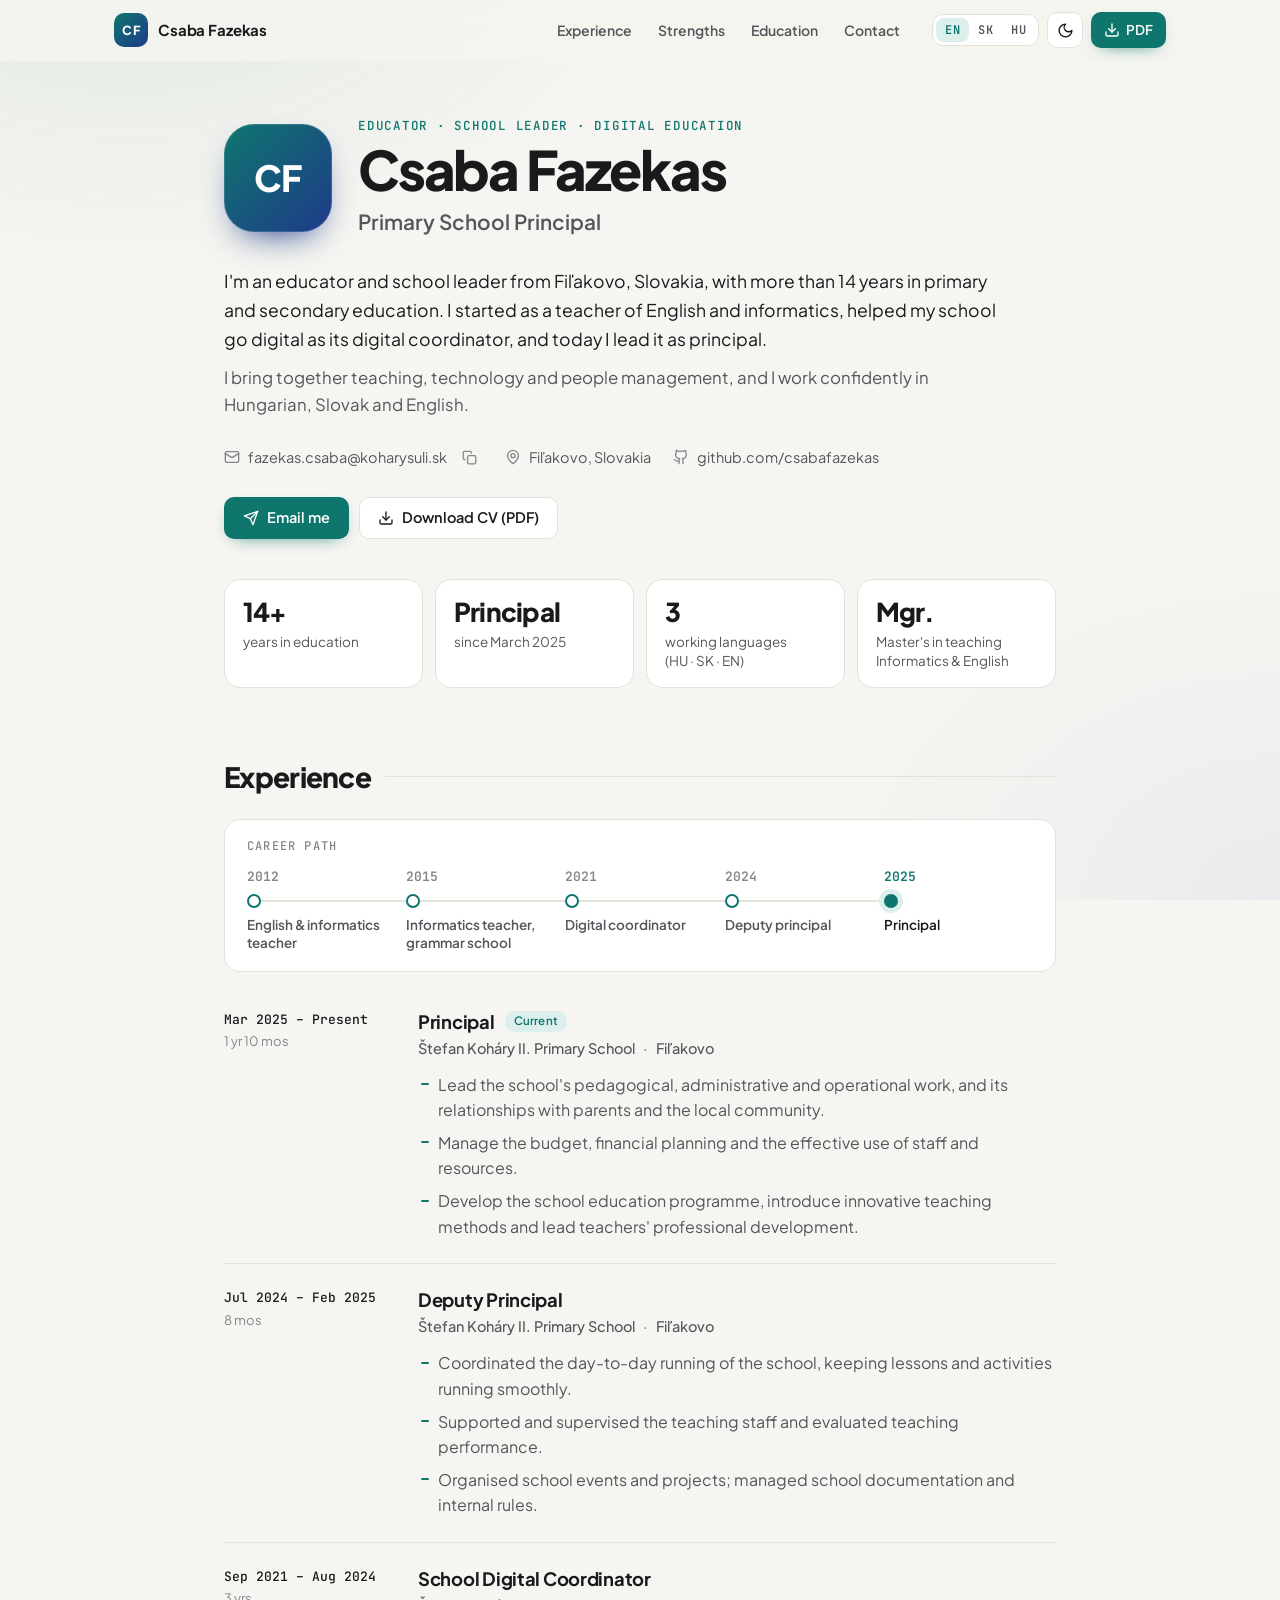
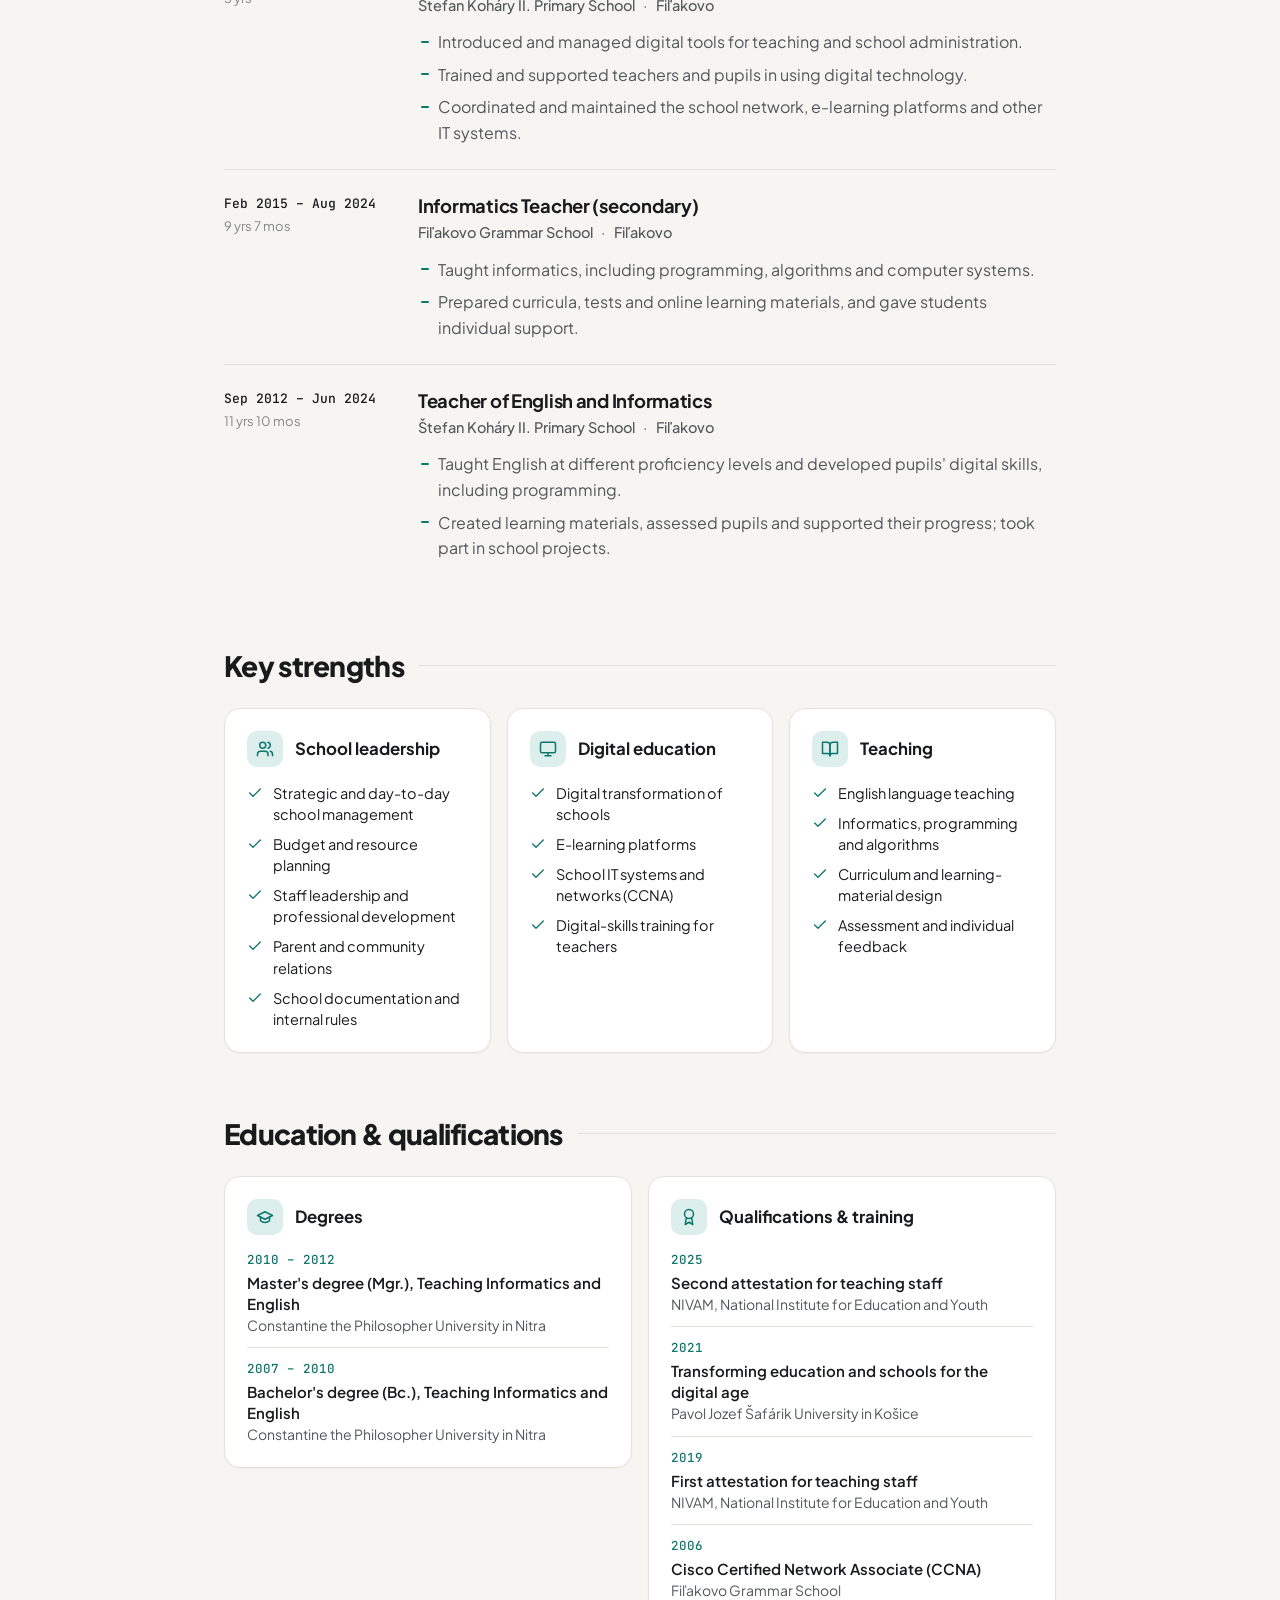
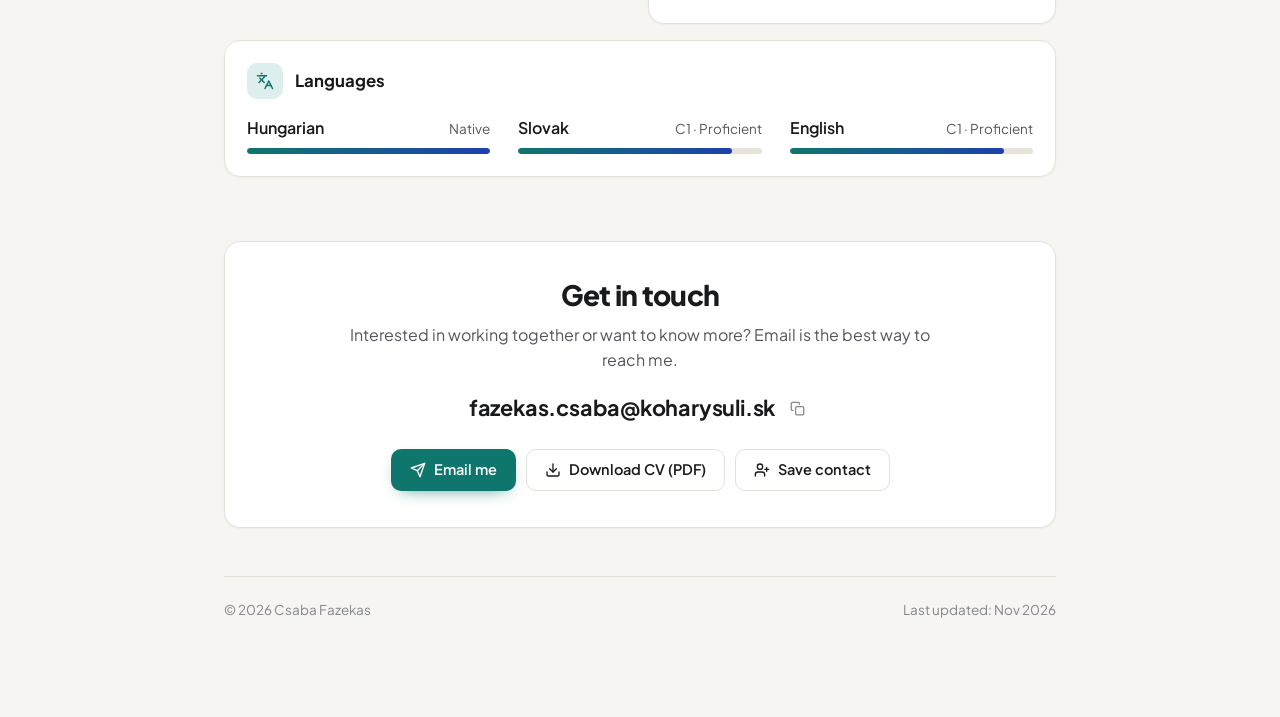
==== commit fb49c8e9: "Rebuild CV with real content, trilingual EN/SK/HU and a cleaner layout - Content from the 2026 CV: p" ====
--- a/index.html
+++ b/index.html
@@ -4,11 +4,14 @@
   <meta charset="utf-8">
   <meta name="viewport" content="width=device-width, initial-scale=1">
   <title>Csaba Fazekas · CV</title>
-  <meta name="description" content="Personal CV and portfolio of Csaba Fazekas.">
+  <meta name="description" content="Csaba Fazekas, primary school principal and educator in Fiľakovo, Slovakia. Experience in school leadership, digital education and teaching English and informatics.">
   <meta name="theme-color" content="#f6f5f1">
   <meta property="og:type" content="profile">
   <meta property="og:title" content="Csaba Fazekas · CV">
-  <meta property="og:description" content="Personal CV and portfolio of Csaba Fazekas.">
+  <meta property="og:description" content="Primary school principal and educator: school leadership, digital education, English & informatics.">
+  <link rel="alternate" hreflang="en" href="?lang=en">
+  <link rel="alternate" hreflang="sk" href="?lang=sk">
+  <link rel="alternate" hreflang="hu" href="?lang=hu">
 
   <!-- Apply the saved / system theme before first paint to avoid a flash. -->
   <script>
@@ -30,19 +33,15 @@
 </head>
 <body>
   <a class="skip-link" href="#main">Skip to content</a>
-  <div class="progress" aria-hidden="true"><span id="progress-bar"></span></div>
-  <div class="sample-banner" id="sample-banner" hidden></div>
-  <header class="mobile-bar" id="mobile-bar"></header>
+  <header class="topbar" id="topbar">
+    <div class="topbar-inner" id="topbar-inner"></div>
+    <div class="progress" aria-hidden="true"><span id="progress-bar"></span></div>
+  </header>
 
-  <div class="layout">
-    <aside class="sidebar" id="sidebar"></aside>
-    <main id="main" tabindex="-1"></main>
-  </div>
+  <main id="main" class="page" tabindex="-1"></main>
 
-  <div class="filter-pill" id="filter-pill" role="status" hidden></div>
   <div class="toast" id="toast" role="status" aria-live="polite"></div>
   <button type="button" class="back-to-top" id="back-to-top" data-action="top" aria-label="Back to top"></button>
-  <dialog class="modal" id="project-modal"></dialog>
 
   <noscript>
     <p class="noscript">This CV is interactive and needs JavaScript to display. Please enable JavaScript and reload the page.</p>
--- a/css/style.css
+++ b/css/style.css
@@ -10,20 +10,19 @@
   --surface-2: #f1efe9;
   --track: #e6e3db;
   --text: #191a1c;
-  --text-muted: #55585d;
-  --text-faint: #85888d;
+  --text-muted: #53565b;
+  --text-faint: #83868b;
   --border: #e4e1d9;
   --accent: #0f766e;
   --accent-strong: #0a5c56;
-  --accent-2: #4338ca;
+  --accent-2: #1e40af;
   --accent-soft: #dcefec;
   --accent-contrast: #ffffff;
-  --glow: rgba(15, 118, 110, 0.10);
-  --glow-2: rgba(67, 56, 202, 0.06);
+  --glow: rgba(15, 118, 110, 0.09);
+  --glow-2: rgba(30, 64, 175, 0.05);
   --avatar-a: #0f766e;
-  --avatar-b: #4338ca;
+  --avatar-b: #1e3a8a;
   --online: #16a34a;
-  --danger: #b42318;
   --shadow-sm: 0 1px 2px rgba(25, 26, 28, 0.04);
   --shadow: 0 1px 2px rgba(25, 26, 28, 0.04), 0 10px 30px -12px rgba(25, 26, 28, 0.14);
   --shadow-lg: 0 2px 4px rgba(25, 26, 28, 0.04), 0 22px 44px -18px rgba(25, 26, 28, 0.24);
@@ -31,7 +30,7 @@
   --radius-sm: 10px;
   --font-sans: "Plus Jakarta Sans", ui-sans-serif, system-ui, -apple-system, "Segoe UI", Roboto, sans-serif;
   --font-mono: "JetBrains Mono", ui-monospace, SFMono-Regular, Menlo, Consolas, monospace;
-  --sidebar-w: 320px;
+  --page-w: 880px;
   --ease: cubic-bezier(0.2, 0.7, 0.2, 1);
 }
 
@@ -43,18 +42,17 @@
     --surface-2: #1c2024;
     --track: #2a2f35;
     --text: #ecebe6;
-    --text-muted: #a8aaad;
-    --text-faint: #75787c;
+    --text-muted: #a9abae;
+    --text-faint: #777a7e;
     --border: #252a2f;
     --accent: #2dd4bf;
     --accent-strong: #5eead4;
-    --accent-2: #a5b4fc;
+    --accent-2: #93c5fd;
     --accent-soft: rgba(45, 212, 191, 0.13);
     --accent-contrast: #04211e;
     --glow: rgba(45, 212, 191, 0.06);
-    --glow-2: rgba(129, 140, 248, 0.06);
+    --glow-2: rgba(147, 197, 253, 0.05);
     --online: #4ade80;
-    --danger: #f97066;
     --shadow-sm: none;
     --shadow: 0 1px 2px rgba(0, 0, 0, 0.3), 0 10px 30px -12px rgba(0, 0, 0, 0.6);
     --shadow-lg: 0 2px 4px rgba(0, 0, 0, 0.3), 0 24px 48px -18px rgba(0, 0, 0, 0.75);
@@ -68,18 +66,17 @@
   --surface-2: #1c2024;
   --track: #2a2f35;
   --text: #ecebe6;
-  --text-muted: #a8aaad;
-  --text-faint: #75787c;
+  --text-muted: #a9abae;
+  --text-faint: #777a7e;
   --border: #252a2f;
   --accent: #2dd4bf;
   --accent-strong: #5eead4;
-  --accent-2: #a5b4fc;
+  --accent-2: #93c5fd;
   --accent-soft: rgba(45, 212, 191, 0.13);
   --accent-contrast: #04211e;
   --glow: rgba(45, 212, 191, 0.06);
-  --glow-2: rgba(129, 140, 248, 0.06);
+  --glow-2: rgba(147, 197, 253, 0.05);
   --online: #4ade80;
-  --danger: #f97066;
   --shadow-sm: none;
   --shadow: 0 1px 2px rgba(0, 0, 0, 0.3), 0 10px 30px -12px rgba(0, 0, 0, 0.6);
   --shadow-lg: 0 2px 4px rgba(0, 0, 0, 0.3), 0 24px 48px -18px rgba(0, 0, 0, 0.75);
@@ -89,7 +86,7 @@
 *, *::before, *::after { box-sizing: border-box; }
 [hidden] { display: none !important; }
 
-html { scroll-behavior: smooth; -webkit-text-size-adjust: 100%; text-size-adjust: 100%; }
+html { scroll-behavior: smooth; scroll-padding-top: 76px; -webkit-text-size-adjust: 100%; text-size-adjust: 100%; }
 
 body {
   margin: 0;
@@ -110,16 +107,15 @@
   z-index: -1;
   pointer-events: none;
   background:
-    radial-gradient(900px 620px at 0% 0%, var(--glow), transparent 62%),
+    radial-gradient(900px 600px at 10% -10%, var(--glow), transparent 62%),
     radial-gradient(760px 560px at 100% 100%, var(--glow-2), transparent 62%);
 }
-body.modal-open { overflow: hidden; }
 
 h1, h2, h3, h4, p { margin: 0; }
 a { color: inherit; }
 button { font: inherit; color: inherit; }
 img { max-width: 100%; display: block; }
-code { font-family: var(--font-mono); font-size: 0.92em; padding: 0.1em 0.35em; border-radius: 5px; background: var(--surface); border: 1px solid var(--border); }
+code { font-family: var(--font-mono); font-size: 0.92em; }
 
 :focus-visible { outline: 2px solid var(--accent); outline-offset: 2px; }
 
@@ -132,15 +128,6 @@
   stroke-width: 2;
   stroke-linecap: round;
   stroke-linejoin: round;
-}
-.icon.i-sm { width: 14px; height: 14px; }
-
-.sr-only {
-  position: absolute !important;
-  width: 1px; height: 1px;
-  padding: 0; margin: -1px;
-  overflow: hidden; clip: rect(0 0 0 0);
-  white-space: nowrap; border: 0;
 }
 
 .skip-link {
@@ -159,17 +146,30 @@
 .skip-link:focus { transform: none; }
 
 .theme-anim, .theme-anim *, .theme-anim *::before, .theme-anim *::after {
-  transition: background-color 0.35s ease, border-color 0.35s ease, color 0.35s ease, fill 0.35s ease !important;
-}
-
-/* -------------------------------------------------------------- chrome */
-.progress {
-  position: fixed;
-  inset: 0 0 auto 0;
-  height: 3px;
-  z-index: 60;
-  pointer-events: none;
-}
+  transition: background-color 0.35s ease, border-color 0.35s ease, color 0.35s ease !important;
+}
+
+/* --------------------------------------------------------------- topbar */
+.topbar {
+  position: sticky;
+  top: 0;
+  z-index: 50;
+  background: color-mix(in srgb, var(--bg) 80%, transparent);
+  -webkit-backdrop-filter: blur(14px) saturate(1.4);
+  backdrop-filter: blur(14px) saturate(1.4);
+  border-bottom: 1px solid transparent;
+  transition: border-color 0.25s;
+}
+.topbar.is-scrolled { border-bottom-color: var(--border); }
+.topbar-inner {
+  display: flex;
+  align-items: center;
+  gap: 20px;
+  max-width: calc(var(--page-w) + 220px);
+  margin: 0 auto;
+  padding: 12px 24px;
+}
+.progress { position: absolute; left: 0; right: 0; bottom: -1px; height: 2px; pointer-events: none; }
 .progress span {
   display: block;
   height: 100%;
@@ -178,61 +178,45 @@
   transform-origin: 0 50%;
 }
 
-.sample-banner {
-  display: flex;
+.brand {
+  display: inline-flex;
   align-items: center;
-  justify-content: center;
-  gap: 12px;
-  padding: 10px 16px;
-  background: var(--accent-soft);
-  color: var(--text);
+  gap: 10px;
+  padding: 0;
+  border: 0;
+  background: none;
+  cursor: pointer;
+  min-width: 0;
+}
+.brand-mark {
+  display: grid;
+  place-items: center;
+  width: 34px; height: 34px;
+  flex: none;
+  border-radius: 10px;
+  background: linear-gradient(135deg, var(--avatar-a), var(--avatar-b));
+  color: #fff;
+  font: 800 12.5px/1 var(--font-sans);
+  letter-spacing: 0.02em;
+}
+.brand-name { font-weight: 700; font-size: 15px; letter-spacing: -0.01em; white-space: nowrap; }
+
+.topnav { display: flex; gap: 2px; margin-left: auto; }
+.topnav a {
+  padding: 7px 12px;
+  border-radius: 999px;
+  color: var(--text-muted);
   font-size: 14px;
-  border-bottom: 1px solid var(--border);
-}
-.sample-banner p { display: flex; align-items: center; gap: 10px; }
-.sample-banner .icon { color: var(--accent); }
-.banner-close {
-  display: inline-grid;
-  place-items: center;
-  width: 30px; height: 30px;
-  border: 0;
-  border-radius: 8px;
-  background: transparent;
-  color: var(--text-muted);
-  cursor: pointer;
-}
-.banner-close:hover { background: var(--surface); color: var(--text); }
-
-.mobile-bar { display: none; }
-
-/* -------------------------------------------------------------- layout */
-.layout {
-  display: grid;
-  grid-template-columns: var(--sidebar-w) minmax(0, 1fr);
-  gap: 64px;
-  max-width: 1240px;
-  margin: 0 auto;
-  padding: 0 40px;
-}
-
-.sidebar {
-  position: sticky;
-  top: 0;
-  height: 100vh;
-  overflow-y: auto;
-  padding: 32px 4px 28px;
-  display: flex;
-  flex-direction: column;
-  gap: 20px;
-  scrollbar-width: none;
-}
-.sidebar::-webkit-scrollbar { display: none; }
-
-main { padding: 40px 0 120px; min-width: 0; outline: none; }
-
-/* ------------------------------------------------------------ controls */
-.controls { display: flex; align-items: center; justify-content: space-between; gap: 12px; }
-.controls-right { display: flex; gap: 8px; }
+  font-weight: 600;
+  text-decoration: none;
+  white-space: nowrap;
+  transition: color 0.2s, background-color 0.2s;
+}
+.topnav a:hover { color: var(--text); }
+.topnav a.is-active { color: var(--accent); background: var(--accent-soft); }
+
+.top-controls { display: flex; align-items: center; gap: 8px; margin-left: auto; }
+.topnav + .top-controls { margin-left: 0; }
 
 .seg {
   display: inline-flex;
@@ -243,7 +227,7 @@
 }
 .seg button {
   border: 0;
-  padding: 6px 11px;
+  padding: 6px 9px;
   border-radius: 8px;
   background: transparent;
   color: var(--text-muted);
@@ -258,7 +242,7 @@
 .icon-btn {
   display: inline-grid;
   place-items: center;
-  width: 38px; height: 38px;
+  width: 36px; height: 36px;
   flex: none;
   border-radius: var(--radius-sm);
   border: 1px solid var(--border);
@@ -269,6 +253,7 @@
 }
 .icon-btn:hover { border-color: var(--accent); color: var(--accent); }
 .icon-btn:active { transform: scale(0.94); }
+.icon-btn .icon { width: 17px; height: 17px; }
 .i-sun { display: none; }
 [data-theme="dark"] .i-sun { display: block; }
 [data-theme="dark"] .i-moon { display: none; }
@@ -278,74 +263,92 @@
   align-items: center;
   justify-content: center;
   gap: 8px;
-  padding: 11px 16px;
+  padding: 12px 18px;
   border-radius: var(--radius-sm);
   border: 1px solid transparent;
-  font: 600 14px/1.1 var(--font-sans);
+  font: 600 14.5px/1.1 var(--font-sans);
   text-decoration: none;
   cursor: pointer;
-  transition: background-color 0.2s, border-color 0.2s, color 0.2s, transform 0.2s var(--ease), box-shadow 0.2s;
+  transition: background-color 0.2s, border-color 0.2s, color 0.2s, transform 0.2s var(--ease);
 }
 .btn:active { transform: translateY(1px); }
 .btn .icon { width: 16px; height: 16px; }
-.btn-primary { background: var(--accent); color: var(--accent-contrast); box-shadow: 0 6px 18px -8px var(--accent); }
+.btn-primary { background: var(--accent); color: var(--accent-contrast); box-shadow: 0 6px 18px -10px var(--accent); }
 .btn-primary:hover { background: var(--accent-strong); }
 .btn-ghost { background: var(--surface); border-color: var(--border); color: var(--text); }
 .btn-ghost:hover { border-color: var(--accent); color: var(--accent); }
-
-/* ------------------------------------------------------------- profile */
-.profile { display: flex; flex-direction: column; gap: 16px; }
+.btn-sm { height: 36px; padding: 0 12px; font-size: 13.5px; gap: 6px; }
+
+/* ----------------------------------------------------------------- page */
+.page { max-width: var(--page-w); margin: 0 auto; padding: 0 24px 96px; outline: none; }
+
+.anim .reveal { opacity: 0; transform: translateY(12px); transition: opacity 0.6s var(--ease), transform 0.6s var(--ease); }
+.anim .reveal.is-visible { opacity: 1; transform: none; }
+
+.section { padding: 64px 0 0; }
+.section-title {
+  display: flex;
+  align-items: center;
+  gap: 14px;
+  margin-bottom: 26px;
+  font-size: clamp(1.45rem, 2.6vw, 1.75rem);
+  line-height: 1.2;
+  letter-spacing: -0.025em;
+  font-weight: 800;
+}
+.section-title::after { content: ""; flex: 1; height: 1px; background: var(--border); }
+
+.card {
+  background: var(--surface);
+  border: 1px solid var(--border);
+  border-radius: var(--radius);
+  box-shadow: var(--shadow-sm);
+}
+.card-title { display: flex; align-items: center; gap: 12px; margin-bottom: 16px; font-size: 1.05rem; font-weight: 700; line-height: 1.3; }
+.card-icon {
+  display: grid;
+  place-items: center;
+  width: 36px; height: 36px;
+  flex: none;
+  border-radius: 10px;
+  background: var(--accent-soft);
+  color: var(--accent);
+}
+.card-icon .icon { width: 18px; height: 18px; }
+
+/* ----------------------------------------------------------------- hero */
+.hero { padding: 56px 0 8px; }
+.hero-head { display: flex; align-items: center; gap: 26px; }
 .avatar {
-  position: relative;
-  width: 84px; height: 84px;
-  border-radius: 24px;
+  width: 108px; height: 108px;
+  flex: none;
   display: grid;
   place-items: center;
   overflow: hidden;
+  border-radius: 30px;
   background: linear-gradient(135deg, var(--avatar-a), var(--avatar-b));
   color: #fff;
-  font: 800 30px/1 var(--font-sans);
+  font: 800 36px/1 var(--font-sans);
   letter-spacing: -0.02em;
-  box-shadow: 0 14px 30px -14px var(--avatar-b), inset 0 0 0 1px rgba(255, 255, 255, 0.15);
+  box-shadow: 0 16px 34px -16px var(--avatar-b), inset 0 0 0 1px rgba(255, 255, 255, 0.15);
 }
 .avatar img { width: 100%; height: 100%; object-fit: cover; }
-.profile-text { display: flex; flex-direction: column; gap: 6px; align-items: flex-start; }
-
-.availability {
-  display: inline-flex;
-  align-items: center;
-  gap: 8px;
-  margin-bottom: 6px;
-  padding: 4px 11px 4px 9px;
-  border-radius: 999px;
-  border: 1px solid var(--border);
-  background: var(--surface);
-  color: var(--text-muted);
-  font-size: 12.5px;
-  font-weight: 500;
-}
-.dot { position: relative; width: 8px; height: 8px; border-radius: 50%; background: var(--online); }
-.dot::after {
-  content: "";
-  position: absolute;
-  inset: 0;
-  border-radius: 50%;
-  background: inherit;
-  animation: ping 2s cubic-bezier(0, 0, 0.2, 1) infinite;
-}
-@keyframes ping { 75%, 100% { transform: scale(2.6); opacity: 0; } }
-
-.name { font-size: 30px; line-height: 1.1; letter-spacing: -0.03em; font-weight: 800; }
-.title { color: var(--text-muted); font-weight: 500; }
-
-.contact-list { list-style: none; margin: 0; padding: 0; display: grid; gap: 8px; font-size: 14.5px; }
-.contact-list li { display: flex; align-items: center; gap: 10px; min-width: 0; color: var(--text-muted); }
-.contact-list .icon { width: 16px; height: 16px; color: var(--text-faint); }
-.contact-list a { text-decoration: none; overflow: hidden; text-overflow: ellipsis; white-space: nowrap; transition: color 0.2s; }
-.contact-list a:hover { color: var(--accent); }
+.hero-id { min-width: 0; }
+.tagline { font: 500 12.5px/1.4 var(--font-mono); letter-spacing: 0.06em; text-transform: uppercase; color: var(--accent); }
+.name { margin-top: 6px; font-size: clamp(2.3rem, 5.4vw, 3.4rem); line-height: 1.04; letter-spacing: -0.04em; font-weight: 800; }
+.role-title { margin-top: 8px; font-size: clamp(1.1rem, 2.2vw, 1.3rem); font-weight: 600; color: var(--text-muted); }
+
+.summary { margin-top: 28px; max-width: 66ch; }
+.summary p { font-size: 1.1rem; line-height: 1.65; color: var(--text); }
+.summary p + p { margin-top: 10px; color: var(--text-muted); font-size: 1.05rem; }
+
+.meta { list-style: none; margin: 24px 0 0; padding: 0; display: flex; flex-wrap: wrap; gap: 8px 22px; font-size: 14.5px; }
+.meta li { display: inline-flex; align-items: center; gap: 8px; min-width: 0; color: var(--text-muted); }
+.meta .icon { width: 16px; height: 16px; color: var(--text-faint); }
+.meta a { text-decoration: none; overflow-wrap: anywhere; transition: color 0.2s; }
+.meta a:hover { color: var(--accent); }
 
 .copy-btn {
-  position: relative;
   display: inline-grid;
   place-items: center;
   width: 28px; height: 28px;
@@ -364,382 +367,93 @@
 .copy-btn.is-copied .i-copy { display: none; }
 .copy-btn.is-copied .i-check { display: block; }
 
-.socials { display: flex; gap: 8px; }
-.social {
-  display: inline-grid;
-  place-items: center;
-  width: 40px; height: 40px;
-  border-radius: var(--radius-sm);
-  border: 1px solid var(--border);
-  background: var(--surface);
-  color: var(--text-muted);
-  transition: color 0.2s, border-color 0.2s, transform 0.2s var(--ease);
-}
-.social:hover { color: var(--accent); border-color: var(--accent); transform: translateY(-2px); }
-
-.side-nav ol { list-style: none; margin: 0; padding: 0; display: grid; gap: 1px; }
-.side-nav a {
-  display: flex;
-  align-items: center;
-  gap: 12px;
-  padding: 5px 0;
-  color: var(--text-faint);
-  font-size: 14.5px;
-  font-weight: 600;
-  text-decoration: none;
-  transition: color 0.2s;
-}
-.side-nav .num { width: 20px; font: 500 11.5px/1 var(--font-mono); }
-.side-nav .line { width: 18px; height: 1px; background: currentColor; opacity: 0.5; transition: width 0.3s var(--ease), background-color 0.3s; }
-.side-nav a:hover { color: var(--text); }
-.side-nav a:hover .line { width: 30px; }
-.side-nav a.is-active { color: var(--text); }
-.side-nav a.is-active .line { width: 44px; background: var(--accent); opacity: 1; }
-.side-nav a.is-active .num { color: var(--accent); }
-
-.side-actions { display: grid; grid-template-columns: 1fr 1fr; gap: 8px; margin-top: auto; }
-.side-actions .btn { padding: 11px 10px; font-size: 13.5px; }
-
-/* ------------------------------------------------------------ sections */
-.section {
-  padding: 76px 0;
-  border-top: 1px solid var(--border);
-  scroll-margin-top: 0;
-}
-.section:first-child { border-top: 0; padding-top: 28px; }
-
-.section-head { margin-bottom: 30px; }
-.eyebrow {
-  display: flex;
-  align-items: center;
-  gap: 10px;
-  margin-bottom: 12px;
-  font: 500 12px/1 var(--font-mono);
-  letter-spacing: 0.12em;
-  text-transform: uppercase;
-  color: var(--accent);
-}
-.eyebrow-num { color: var(--text-faint); }
-.eyebrow::after { content: ""; width: 36px; height: 1px; background: currentColor; opacity: 0.45; }
-.section-head h2 {
-  font-size: clamp(1.65rem, 3vw, 2.15rem);
-  line-height: 1.15;
-  letter-spacing: -0.03em;
-  font-weight: 800;
-}
-.section-sub { margin-top: 12px; max-width: 62ch; color: var(--text-muted); }
-.skill-hint { display: flex; align-items: center; gap: 8px; font-size: 14.5px; }
-.skill-hint .icon { color: var(--accent); width: 17px; height: 17px; }
-
-.card {
-  background: var(--surface);
-  border: 1px solid var(--border);
-  border-radius: var(--radius);
-  box-shadow: var(--shadow-sm);
-}
-
-/* reveal-on-scroll (only when motion is allowed) */
-.anim .reveal { opacity: 0; transform: translateY(14px); transition: opacity 0.6s var(--ease), transform 0.6s var(--ease); }
-.anim .reveal.is-visible { opacity: 1; transform: none; }
-
-/* --------------------------------------------------------------- about */
-.hero-title {
-  font-size: clamp(2.5rem, 5.6vw, 3.9rem);
-  line-height: 1.04;
-  letter-spacing: -0.04em;
-  font-weight: 800;
-}
-.hero-title .accent {
-  background: linear-gradient(110deg, var(--accent) 10%, var(--accent-2) 90%);
-  -webkit-background-clip: text;
-  background-clip: text;
-  color: transparent;
-}
-.hero-role {
-  display: flex;
-  align-items: center;
-  min-height: 1.7em;
-  margin: 16px 0 28px;
-  font: 500 clamp(1rem, 2vw, 1.15rem)/1.5 var(--font-mono);
-  color: var(--text-muted);
-}
-.hero-role .prompt { color: var(--accent); margin-right: 10px; }
-.caret {
-  display: inline-block;
-  width: 0.55em;
-  height: 1.15em;
-  margin-left: 3px;
-  background: var(--accent);
-  border-radius: 2px;
-  animation: blink 1.05s steps(1) infinite;
-}
-@keyframes blink { 50% { opacity: 0; } }
-
-.prose p { max-width: 64ch; margin-bottom: 14px; color: var(--text-muted); font-size: 1.0625rem; }
-.prose p:first-child { color: var(--text); font-size: 1.125rem; }
-
-.stats { display: grid; grid-template-columns: repeat(4, minmax(0, 1fr)); gap: 12px; margin-top: 36px; }
-.stat {
-  padding: 18px 18px 16px;
-  border-radius: var(--radius);
-  border: 1px solid var(--border);
-  background: var(--surface);
-}
-.stat:nth-child(2) { transition-delay: 0.06s; }
-.stat:nth-child(3) { transition-delay: 0.12s; }
-.stat:nth-child(4) { transition-delay: 0.18s; }
-.stat-num { font: 800 34px/1 var(--font-sans); letter-spacing: -0.04em; font-variant-numeric: tabular-nums; }
-.stat-num .suffix { color: var(--accent); }
-.stat-label { margin-top: 8px; color: var(--text-muted); font-size: 13.5px; line-height: 1.35; }
-
-/* ---------------------------------------------------------- experience */
-.timeline { list-style: none; margin: 0; padding: 0; }
-.exp {
-  display: grid;
-  grid-template-columns: 164px minmax(0, 1fr);
-  gap: 28px;
-  transition: opacity 0.35s ease, filter 0.35s ease, transform 0.6s var(--ease);
-}
-.exp-when { padding-top: 3px; text-align: right; }
-.exp-dates { font: 500 13px/1.45 var(--font-mono); color: var(--text); }
-.exp-dates span { white-space: nowrap; }
-.exp-dur { margin-top: 4px; font-size: 13px; color: var(--text-faint); }
-.exp-body { position: relative; padding: 0 0 44px 30px; border-left: 1px solid var(--border); }
-.exp:last-child .exp-body { padding-bottom: 4px; }
-.exp-body::before {
+.hero-actions { display: flex; flex-wrap: wrap; gap: 10px; margin-top: 26px; }
+
+.facts { list-style: none; margin: 40px 0 0; padding: 0; display: grid; grid-template-columns: repeat(4, minmax(0, 1fr)); gap: 12px; }
+.fact { padding: 18px 18px 16px; border-radius: var(--radius); border: 1px solid var(--border); background: var(--surface); }
+.fact:nth-child(2) { transition-delay: 0.06s; }
+.fact:nth-child(3) { transition-delay: 0.12s; }
+.fact:nth-child(4) { transition-delay: 0.18s; }
+.fact-value { font: 800 26px/1.1 var(--font-sans); letter-spacing: -0.03em; color: var(--text); overflow-wrap: anywhere; }
+.fact-label { margin-top: 6px; color: var(--text-muted); font-size: 13.5px; line-height: 1.4; }
+
+/* ----------------------------------------------------------- career path */
+.path { margin-bottom: 34px; padding: 20px 22px 18px; border-radius: var(--radius); border: 1px solid var(--border); background: var(--surface); }
+.path-label { margin-bottom: 16px; font: 500 12px/1 var(--font-mono); letter-spacing: 0.1em; text-transform: uppercase; color: var(--text-faint); }
+.steps { list-style: none; margin: 0; padding: 0; display: grid; grid-template-columns: repeat(var(--n, 5), minmax(0, 1fr)); gap: 0 10px; }
+.step { position: relative; display: grid; grid-template-rows: 18px 14px auto; align-content: start; gap: 8px; }
+.step::before {
   content: "";
   position: absolute;
-  left: -6px; top: 7px;
-  width: 11px; height: 11px;
-  border-radius: 50%;
-  background: var(--bg);
-  border: 2px solid var(--accent);
-}
-.exp:first-child .exp-body::before { background: var(--accent); box-shadow: 0 0 0 5px var(--accent-soft); }
-.exp-role { font-size: 1.2rem; line-height: 1.3; font-weight: 700; letter-spacing: -0.015em; transition: color 0.25s; }
-.exp-org { display: flex; flex-wrap: wrap; align-items: center; gap: 2px 8px; margin-top: 4px; color: var(--text-muted); font-size: 14.5px; }
-.exp-meta { white-space: nowrap; }
-.exp-org a, .exp-company { color: var(--text); font-weight: 600; text-decoration: none; }
-.exp-org a:hover { color: var(--accent); }
-.sep { margin-right: 8px; color: var(--text-faint); }
-.exp-summary { margin-top: 12px; color: var(--text-muted); max-width: 62ch; }
-
-.exp-details { display: grid; grid-template-rows: 0fr; transition: grid-template-rows 0.4s var(--ease); }
-.exp-details > div { min-height: 0; overflow: hidden; visibility: hidden; transition: visibility 0s linear 0.4s; }
-.exp.is-open .exp-details { grid-template-rows: 1fr; }
-.exp.is-open .exp-details > div { visibility: visible; transition-delay: 0s; }
-
-.highlights { list-style: none; margin: 14px 0 2px; padding: 0; display: grid; gap: 8px; }
-.highlights li { position: relative; padding-left: 22px; color: var(--text-muted); max-width: 64ch; }
-.highlights li::before {
+  left: 7px; right: -10px;
+  top: 32px;
+  height: 2px;
+  background: var(--track);
+}
+.step:last-child::before { display: none; }
+.step-year { font: 600 13px/18px var(--font-mono); color: var(--text-faint); }
+.step-dot { position: relative; z-index: 1; width: 14px; height: 14px; border-radius: 50%; background: var(--surface); border: 2px solid var(--accent); }
+.step-role { font-size: 13.5px; font-weight: 600; line-height: 1.35; color: var(--text-muted); padding-right: 6px; }
+.step.is-current .step-year { color: var(--accent); }
+.step.is-current .step-dot { background: var(--accent); box-shadow: 0 0 0 5px var(--accent-soft); }
+.step.is-current .step-role { color: var(--text); }
+
+/* ------------------------------------------------------------ roles */
+.roles { list-style: none; margin: 0; padding: 0; }
+.role { display: grid; grid-template-columns: 170px minmax(0, 1fr); gap: 24px; padding: 24px 0; border-top: 1px solid var(--border); }
+.role:first-child { border-top: 0; padding-top: 4px; }
+.role-dates { font: 500 13px/1.5 var(--font-mono); color: var(--text); }
+.role-dates span { white-space: nowrap; }
+.role-dur { margin-top: 2px; font-size: 13px; color: var(--text-faint); }
+.role-name { display: flex; flex-wrap: wrap; align-items: center; gap: 6px 10px; font-size: 1.15rem; line-height: 1.3; font-weight: 700; letter-spacing: -0.015em; }
+.badge {
+  display: inline-flex;
+  align-items: center;
+  padding: 3px 9px;
+  border-radius: 999px;
+  background: var(--accent-soft);
+  color: var(--accent);
+  font: 600 11.5px/1.3 var(--font-sans);
+  letter-spacing: 0.02em;
+}
+.role-org { margin-top: 3px; color: var(--text-muted); font-size: 14.5px; font-weight: 500; }
+.sep { margin: 0 8px; color: var(--text-faint); }
+.bullets { list-style: none; margin: 12px 0 0; padding: 0; display: grid; gap: 7px; }
+.bullets li { position: relative; padding-left: 20px; color: var(--text-muted); max-width: 64ch; }
+.bullets li::before {
   content: "";
   position: absolute;
   left: 3px; top: 0.72em;
-  width: 9px; height: 2px;
+  width: 8px; height: 2px;
   border-radius: 2px;
   background: var(--accent);
 }
 
-.exp-foot { display: flex; align-items: flex-start; gap: 12px; margin-top: 16px; }
-.exp-foot .tags { flex: 1; }
-.exp-toggle {
-  display: inline-flex;
-  align-items: center;
-  gap: 6px;
-  margin-left: auto;
-  padding: 5px 2px;
-  border: 0;
-  background: none;
-  color: var(--accent);
-  font-size: 13.5px;
-  font-weight: 600;
-  white-space: nowrap;
-  cursor: pointer;
-}
-.exp-toggle:hover { text-decoration: underline; text-underline-offset: 3px; }
-.exp-toggle .icon { width: 16px; height: 16px; transition: transform 0.3s var(--ease); }
-.exp.is-open .exp-toggle .icon { transform: rotate(180deg); }
-
-/* ---------------------------------------------------------------- tags */
-.tags { list-style: none; margin: 0; padding: 0; display: flex; flex-wrap: wrap; gap: 6px; }
-.tag {
-  padding: 5px 10px;
-  border-radius: 999px;
-  border: 1px solid var(--border);
-  background: var(--surface);
-  color: var(--text-muted);
-  font-size: 12.5px;
-  font-weight: 500;
-  line-height: 1.3;
-  cursor: pointer;
-  transition: background-color 0.2s, border-color 0.2s, color 0.2s;
-}
-.tag:hover { border-color: var(--accent); color: var(--accent); }
-.tag[aria-pressed="true"] { background: var(--accent); border-color: var(--accent); color: var(--accent-contrast); }
-.tags-sm .tag { padding: 4px 9px; font-size: 12px; }
-
-/* skill-filter states */
-.is-dimmed { opacity: 0.3; filter: saturate(0.2); }
-.exp.is-match .exp-role { color: var(--accent); }
-.project.is-match { border-color: color-mix(in srgb, var(--accent) 55%, var(--border)); box-shadow: 0 0 0 3px var(--accent-soft); }
-.flash { animation: flash 1.2s var(--ease); }
-@keyframes flash { 0%, 100% { background-color: transparent; } 30% { background-color: var(--accent-soft); } }
-
-/* -------------------------------------------------------------- skills */
-.skills-grid { display: grid; grid-template-columns: repeat(2, minmax(0, 1fr)); gap: 16px; }
-.skill-card { padding: 20px 22px 16px; }
-.skill-card:nth-child(even) { transition-delay: 0.08s; }
-.skill-card h3 {
-  margin-bottom: 10px;
-  font: 500 12px/1 var(--font-mono);
-  letter-spacing: 0.1em;
-  text-transform: uppercase;
-  color: var(--text-faint);
-}
-.skill-list { list-style: none; margin: 0; padding: 0; display: grid; gap: 2px; }
-.skill {
-  display: grid;
-  gap: 8px;
-  width: calc(100% + 20px);
-  margin: 0 -10px;
-  padding: 9px 10px;
-  border: 0;
-  border-radius: var(--radius-sm);
-  background: transparent;
-  text-align: left;
-  cursor: pointer;
-  transition: background-color 0.2s;
-}
-.skill:hover { background: var(--surface-2); }
-.skill[aria-pressed="true"] { background: var(--accent-soft); }
-.skill-top { display: flex; align-items: baseline; justify-content: space-between; gap: 12px; }
-.skill-name { font-weight: 600; font-size: 15px; }
-.skill-meta { display: inline-flex; align-items: center; gap: 8px; }
-.skill-count {
-  padding: 2px 6px;
-  border-radius: 6px;
-  background: var(--surface-2);
-  color: var(--text-muted);
-  font: 500 11px/1.3 var(--font-mono);
-}
-.skill[aria-pressed="true"] .skill-count { background: var(--accent); color: var(--accent-contrast); }
-.skill-level { font-size: 12.5px; color: var(--text-muted); }
-.meter { display: grid; grid-template-columns: repeat(5, 1fr); gap: 4px; }
-.meter i { height: 5px; border-radius: 3px; background: var(--track); }
-.meter i.on { background: var(--accent); transition: background-color 0.4s ease calc(var(--i) * 80ms + 0.15s); }
-.anim .skill-card:not(.is-visible) .meter i.on { background: var(--track); }
-
-/* ------------------------------------------------------------ projects */
-.filters { display: flex; flex-wrap: wrap; gap: 8px; margin-bottom: 20px; }
-.filter-btn {
-  display: inline-flex;
-  align-items: center;
-  gap: 8px;
-  padding: 7px 10px 7px 14px;
-  border-radius: 999px;
-  border: 1px solid var(--border);
-  background: var(--surface);
-  color: var(--text-muted);
-  font-size: 14px;
-  font-weight: 600;
-  cursor: pointer;
-  transition: background-color 0.2s, color 0.2s, border-color 0.2s;
-}
-.filter-btn:hover { color: var(--text); border-color: var(--text-faint); }
-.filter-btn .count {
-  min-width: 22px;
-  padding: 1px 6px;
-  border-radius: 999px;
-  background: var(--surface-2);
-  font: 500 11.5px/1.5 var(--font-mono);
-  text-align: center;
-}
-.filter-btn[aria-pressed="true"] { background: var(--text); border-color: var(--text); color: var(--bg); }
-.filter-btn[aria-pressed="true"] .count { background: color-mix(in srgb, var(--bg) 20%, transparent); }
-
-.project-grid { display: grid; grid-template-columns: repeat(2, minmax(0, 1fr)); gap: 16px; }
-.project {
-  position: relative;
-  display: flex;
-  flex-direction: column;
-  gap: 12px;
-  padding: 22px;
-  transition: opacity 0.35s ease, filter 0.35s ease, transform 0.6s var(--ease), translate 0.25s var(--ease), box-shadow 0.25s, border-color 0.25s;
-}
-.project:hover { translate: 0 -4px; box-shadow: var(--shadow-lg); border-color: color-mix(in srgb, var(--accent) 35%, var(--border)); }
-.project:focus-within { border-color: var(--accent); }
-.project-meta { display: flex; justify-content: space-between; align-items: center; gap: 12px; font: 500 12px/1 var(--font-mono); letter-spacing: 0.06em; text-transform: uppercase; }
-.project-cat { color: var(--accent); }
-.project-year { color: var(--text-faint); }
-.project-title { font-size: 1.15rem; line-height: 1.3; letter-spacing: -0.015em; font-weight: 700; }
-.project-title button { padding: 0; border: 0; background: none; font: inherit; letter-spacing: inherit; text-align: left; cursor: pointer; }
-.project-title button::after { content: ""; position: absolute; inset: 0; border-radius: inherit; }
-.project-title button:focus-visible { outline: none; }
-.project-desc { color: var(--text-muted); font-size: 15px; }
-.project .tags, .project-actions a { position: relative; z-index: 1; }
-.project-actions { display: flex; align-items: center; gap: 16px; margin-top: auto; padding-top: 4px; }
-.project-more { display: inline-flex; align-items: center; gap: 6px; color: var(--accent); font-size: 13.5px; font-weight: 600; }
-.project-more .icon { width: 15px; height: 15px; transition: transform 0.25s var(--ease); }
-.project:hover .project-more .icon { transform: translateX(4px); }
-.plink { display: inline-flex; align-items: center; gap: 6px; color: var(--text-muted); font-size: 13.5px; font-weight: 600; text-decoration: none; }
-.plink .icon { width: 15px; height: 15px; }
-.plink:hover { color: var(--accent); }
-
-/* --------------------------------------------------------------- modal */
-.modal {
-  width: min(640px, calc(100% - 32px));
-  max-height: calc(100dvh - 48px);
-  padding: 0;
-  border: 1px solid var(--border);
-  border-radius: 20px;
-  background: var(--surface);
-  color: var(--text);
-  box-shadow: var(--shadow-lg);
-}
-.modal[open] { animation: modal-in 0.28s var(--ease); }
-.modal::backdrop { background: rgba(8, 10, 12, 0.55); backdrop-filter: blur(4px); }
-@keyframes modal-in { from { opacity: 0; transform: translateY(16px) scale(0.98); } }
-.modal-inner { position: relative; padding: 30px; display: grid; gap: 14px; }
-.modal-inner .eyebrow { margin: 0; }
-.modal-close { position: absolute; top: 16px; right: 16px; }
-.modal-title { padding-right: 48px; font-size: 1.6rem; line-height: 1.2; letter-spacing: -0.025em; font-weight: 800; }
-.modal-lead { font-size: 1.05rem; }
-.modal-text { color: var(--text-muted); }
-.modal-inner .highlights { margin: 0; }
-.modal-actions { display: flex; flex-wrap: wrap; gap: 10px; margin-top: 6px; }
-
-/* ----------------------------------------------- education & personal */
-.two-col { display: grid; grid-template-columns: repeat(2, minmax(0, 1fr)); gap: 16px; align-items: start; }
-.info-card { padding: 22px; }
-.info-card:nth-child(2) { transition-delay: 0.08s; }
-.card-title { display: flex; align-items: center; gap: 10px; margin-bottom: 18px; font-size: 1.05rem; font-weight: 700; }
-.card-title .icon {
-  width: 34px; height: 34px;
-  padding: 8px;
-  border-radius: 10px;
-  background: var(--accent-soft);
-  color: var(--accent);
-}
-
-.mini-timeline { list-style: none; margin: 0; padding: 0; display: grid; gap: 18px; }
-.mini-timeline li { position: relative; padding-left: 18px; border-left: 2px solid var(--track); }
-.mini-timeline li:first-child { border-left-color: var(--accent); }
-.mini-dates { font: 500 12.5px/1.4 var(--font-mono); color: var(--text-faint); }
-.mini-timeline h4 { margin-top: 2px; font-size: 15.5px; font-weight: 700; }
-.mini-org { color: var(--text-muted); font-size: 14.5px; }
-.mini-details { margin-top: 6px; color: var(--text-muted); font-size: 14px; }
-
-.cert-list { list-style: none; margin: 0; padding: 0; display: grid; }
-.cert-list li { display: flex; justify-content: space-between; align-items: flex-start; gap: 16px; padding: 12px 0; border-top: 1px solid var(--border); }
-.cert-list li:first-child { border-top: 0; padding-top: 0; }
-.cert-name { font-weight: 600; font-size: 15px; line-height: 1.4; }
-.cert-name a { display: inline-flex; align-items: center; gap: 6px; text-decoration: none; }
-.cert-name a:hover { color: var(--accent); }
-.cert-meta { color: var(--text-muted); font-size: 14px; }
-.cert-year { flex: none; padding: 2px 8px; border-radius: 6px; background: var(--surface-2); color: var(--text-muted); font: 500 12px/1.6 var(--font-mono); }
-
-.lang-list { list-style: none; margin: 0; padding: 0; display: grid; gap: 16px; }
-.lang-top { display: flex; justify-content: space-between; align-items: baseline; gap: 12px; margin-bottom: 8px; }
+/* --------------------------------------------------------- strengths */
+.strengths { display: grid; grid-template-columns: repeat(3, minmax(0, 1fr)); gap: 16px; }
+.strength { padding: 22px; }
+.strength:nth-child(2) { transition-delay: 0.07s; }
+.strength:nth-child(3) { transition-delay: 0.14s; }
+.checklist { list-style: none; margin: 0; padding: 0; display: grid; gap: 9px; }
+.checklist li { display: flex; gap: 10px; font-size: 14.5px; line-height: 1.45; }
+.checklist .icon { width: 16px; height: 16px; margin-top: 2px; color: var(--accent); }
+
+/* --------------------------------------------------------- education */
+.edu-grid { display: grid; grid-template-columns: repeat(2, minmax(0, 1fr)); gap: 16px; align-items: start; }
+.edu-card { padding: 22px; }
+.edu-card:nth-child(2) { transition-delay: 0.07s; }
+.edu-list { list-style: none; margin: 0; padding: 0; display: grid; }
+.edu-list li { padding: 12px 0; border-top: 1px solid var(--border); }
+.edu-list li:first-child { border-top: 0; padding-top: 0; }
+.edu-list li:last-child { padding-bottom: 0; }
+.edu-year { font: 500 12.5px/1.5 var(--font-mono); color: var(--accent); }
+.edu-year span { white-space: nowrap; }
+.edu-title { margin-top: 2px; font-weight: 600; font-size: 15px; line-height: 1.4; }
+.edu-org { margin-top: 2px; color: var(--text-muted); font-size: 14px; line-height: 1.4; }
+
+.langs { margin-top: 16px; padding: 22px; }
+.lang-list { list-style: none; margin: 0; padding: 0; display: grid; grid-template-columns: repeat(3, minmax(0, 1fr)); gap: 16px 28px; }
+.lang-top { display: flex; flex-wrap: wrap; justify-content: space-between; align-items: baseline; gap: 2px 12px; margin-bottom: 8px; }
 .lang-name { font-weight: 600; }
 .lang-level { color: var(--text-muted); font-size: 13.5px; }
 .bar { height: 6px; border-radius: 999px; background: var(--track); overflow: hidden; }
@@ -751,105 +465,34 @@
   background: linear-gradient(90deg, var(--accent), var(--accent-2));
   transition: width 1s var(--ease) 0.2s;
 }
-.anim .info-card:not(.is-visible) .bar span { width: 0; }
-
-.chips { list-style: none; margin: 0; padding: 0; display: flex; flex-wrap: wrap; gap: 8px; }
-.chip {
-  padding: 7px 14px;
-  border-radius: 999px;
-  border: 1px solid var(--border);
-  background: var(--surface-2);
-  font-size: 14px;
-  font-weight: 500;
-  transition: transform 0.2s var(--ease), border-color 0.2s, color 0.2s;
-}
-.chip:hover { transform: translateY(-2px); border-color: var(--accent); color: var(--accent); }
-
-/* ------------------------------------------------------------- contact */
-.contact-grid { display: grid; grid-template-columns: minmax(0, 1.25fr) minmax(0, 1fr); gap: 16px; align-items: start; }
-.contact-form { padding: 24px; display: grid; gap: 16px; }
-.field { display: grid; gap: 6px; }
-.field label { font-size: 13.5px; font-weight: 600; }
-.field input, .field textarea {
-  width: 100%;
-  padding: 11px 13px;
-  border-radius: var(--radius-sm);
-  border: 1px solid var(--border);
-  background: var(--bg);
-  color: var(--text);
-  font: inherit;
-  font-size: 15px;
-  transition: border-color 0.2s, box-shadow 0.2s;
-}
-.field textarea { resize: vertical; min-height: 120px; }
-.field input:focus, .field textarea:focus { outline: none; border-color: var(--accent); box-shadow: 0 0 0 3px var(--accent-soft); }
-.field [aria-invalid="true"] { border-color: var(--danger); }
-.form-error { color: var(--danger); font-size: 14px; font-weight: 500; }
-.form-foot { display: flex; flex-wrap: wrap; align-items: center; gap: 12px 16px; }
-.form-note { flex: 1 1 200px; color: var(--text-faint); font-size: 13px; }
-
-.contact-card { padding: 10px 22px; }
-.contact-card:nth-child(2) { transition-delay: 0.08s; }
-.contact-links { list-style: none; margin: 0; padding: 0; }
-.contact-links li { display: flex; align-items: center; gap: 14px; padding: 14px 0; border-top: 1px solid var(--border); }
-.contact-links li:first-child { border-top: 0; }
-.cl-icon { display: grid; place-items: center; width: 38px; height: 38px; flex: none; border-radius: 10px; background: var(--accent-soft); color: var(--accent); }
-.cl-text { display: grid; min-width: 0; flex: 1; }
-.cl-label { color: var(--text-faint); font-size: 12.5px; }
-.cl-value { overflow: hidden; text-overflow: ellipsis; white-space: nowrap; font-weight: 600; font-size: 15px; text-decoration: none; }
-a.cl-value:hover { color: var(--accent); }
+.anim .langs:not(.is-visible) .bar span { width: 0; }
+
+/* ----------------------------------------------------------- contact */
+.contact { padding: 36px; text-align: center; }
+.contact .section-title { justify-content: center; margin-bottom: 10px; }
+.contact .section-title::after { display: none; }
+.contact-text { max-width: 52ch; margin: 0 auto; color: var(--text-muted); }
+.contact-email { display: inline-flex; align-items: center; gap: 8px; margin-top: 18px; font-size: clamp(1.05rem, 2.6vw, 1.35rem); font-weight: 700; letter-spacing: -0.01em; }
+.contact-email a { text-decoration: none; overflow-wrap: anywhere; }
+.contact-email a:hover { color: var(--accent); }
+.contact-phone { display: flex; justify-content: center; align-items: center; gap: 8px; margin-top: 6px; color: var(--text-muted); }
+.contact-phone .icon { width: 16px; height: 16px; }
+.contact-phone a { text-decoration: none; }
+.contact-actions { display: flex; flex-wrap: wrap; justify-content: center; gap: 10px; margin-top: 24px; }
 
 .site-footer {
   display: flex;
   flex-wrap: wrap;
   justify-content: space-between;
   gap: 8px 24px;
-  padding-top: 28px;
+  margin-top: 48px;
+  padding-top: 22px;
   border-top: 1px solid var(--border);
   color: var(--text-faint);
   font-size: 13.5px;
 }
 
 /* --------------------------------------------------- floating elements */
-.filter-pill {
-  position: fixed;
-  left: 50%;
-  bottom: 20px;
-  z-index: 40;
-  display: flex;
-  align-items: center;
-  gap: 6px;
-  max-width: calc(100% - 32px);
-  padding: 6px 6px 6px 16px;
-  border-radius: 999px;
-  background: var(--text);
-  color: var(--bg);
-  box-shadow: var(--shadow-lg);
-  font-size: 14px;
-  transform: translateX(-50%);
-  animation: pill-in 0.3s var(--ease);
-}
-@keyframes pill-in { from { opacity: 0; transform: translate(-50%, 12px); } }
-.pill-text { display: flex; align-items: baseline; gap: 6px; min-width: 0; white-space: nowrap; overflow: hidden; text-overflow: ellipsis; margin-right: 4px; }
-.pill-count { color: color-mix(in srgb, var(--bg) 60%, var(--text)); font-size: 13px; }
-.pill-btn {
-  display: inline-flex;
-  align-items: center;
-  gap: 6px;
-  flex: none;
-  padding: 7px 12px;
-  border: 0;
-  border-radius: 999px;
-  background: color-mix(in srgb, var(--bg) 14%, transparent);
-  color: var(--bg);
-  font-size: 13px;
-  font-weight: 600;
-  cursor: pointer;
-}
-.pill-btn:hover { background: color-mix(in srgb, var(--bg) 24%, transparent); }
-.pill-btn .icon { width: 15px; height: 15px; }
-.pill-clear { padding: 7px; }
-
 .toast {
   position: fixed;
   left: 50%;
@@ -868,7 +511,6 @@
   transition: opacity 0.25s ease, transform 0.25s var(--ease);
 }
 .toast.is-visible { opacity: 1; transform: translate(-50%, 0); }
-.has-filter .toast { bottom: 80px; }
 
 .back-to-top {
   position: fixed;
@@ -887,7 +529,7 @@
   opacity: 0;
   visibility: hidden;
   transform: translateY(10px);
-  transition: opacity 0.25s, transform 0.25s var(--ease), visibility 0s linear 0.25s, bottom 0.25s var(--ease), border-color 0.2s, color 0.2s;
+  transition: opacity 0.25s, transform 0.25s var(--ease), visibility 0s linear 0.25s, border-color 0.2s, color 0.2s;
 }
 .back-to-top.is-visible { opacity: 1; visibility: visible; transform: none; transition-delay: 0s; }
 .back-to-top:hover { border-color: var(--accent); color: var(--accent); }
@@ -895,110 +537,55 @@
 .noscript { max-width: 520px; margin: 80px auto; padding: 0 16px; text-align: center; color: var(--text-muted); }
 
 /* ---------------------------------------------------------- responsive */
-@media (max-width: 1100px) {
-  .layout { gap: 44px; padding: 0 28px; --sidebar-w: 290px; }
-  .exp { grid-template-columns: 1fr; gap: 0; }
-  .exp-when { display: flex; flex-wrap: wrap; align-items: baseline; gap: 4px 12px; text-align: left; padding: 0 0 6px 30px; border-left: 1px solid var(--border); }
-  .exp-dur { margin: 0; }
-  .exp-body::before { top: -22px; }
-  .exp:first-child .exp-when { padding-top: 0; }
-}
-
-@media (max-width: 960px) {
-  .mobile-bar {
-    position: sticky;
-    top: 0;
-    z-index: 30;
-    display: flex;
-    align-items: center;
-    gap: 10px;
-    padding: 8px 16px;
-    background: color-mix(in srgb, var(--bg) 82%, transparent);
-    -webkit-backdrop-filter: blur(14px) saturate(1.4);
-    backdrop-filter: blur(14px) saturate(1.4);
-    border-bottom: 1px solid var(--border);
-  }
-  .mb-avatar {
-    display: grid;
-    place-items: center;
-    width: 36px; height: 36px;
-    flex: none;
-    border: 0;
-    border-radius: 11px;
-    background: linear-gradient(135deg, var(--avatar-a), var(--avatar-b));
-    color: #fff;
-    font: 800 13px/1 var(--font-sans);
-    cursor: pointer;
-  }
-  .mb-nav {
-    position: relative;
-    display: flex;
-    flex: 1;
-    gap: 2px;
-    min-width: 0;
-    overflow-x: auto;
-    scrollbar-width: none;
-    -webkit-mask-image: linear-gradient(90deg, #000 88%, transparent);
-    mask-image: linear-gradient(90deg, #000 88%, transparent);
-  }
-  .mb-nav::-webkit-scrollbar { display: none; }
-  .mb-nav a {
-    flex: none;
-    padding: 7px 12px;
-    border-radius: 999px;
-    color: var(--text-muted);
-    font-size: 14px;
-    font-weight: 600;
-    text-decoration: none;
-    white-space: nowrap;
-    transition: background-color 0.2s, color 0.2s;
-  }
-  .mb-nav a.is-active { background: var(--accent-soft); color: var(--accent); }
-
-  .layout { display: block; padding: 0 24px; }
-  .sidebar { position: static; height: auto; overflow: visible; padding: 24px 0 8px; }
-  .side-nav, .controls [data-action="theme"] { display: none; }
-  .side-actions { max-width: 420px; }
-  .profile { flex-direction: row; align-items: center; gap: 20px; }
-  .section { scroll-margin-top: 56px; }
-  .section:first-child { border-top: 1px solid var(--border); padding-top: 48px; }
-  main { padding-top: 16px; }
-}
-
-@media (max-width: 720px) {
-  .skills-grid, .project-grid, .two-col, .contact-grid { grid-template-columns: 1fr; }
-  .stats { grid-template-columns: repeat(2, minmax(0, 1fr)); }
-}
-
-@media (max-width: 520px) {
-  .layout { padding: 0 16px; }
-  .mobile-bar { padding: 8px 12px; }
-  .section { padding: 56px 0; }
-  .profile { align-items: flex-start; gap: 16px; }
-  .avatar { width: 68px; height: 68px; border-radius: 20px; font-size: 23px; }
-  .name { font-size: 26px; }
-  .side-actions { grid-template-columns: 1fr; max-width: none; }
-  .exp-foot { flex-direction: column; gap: 10px; }
-  .exp-toggle { margin-left: 0; }
-  .stat { padding: 16px 14px 14px; }
-  .stat-num { font-size: 30px; }
-  .project, .info-card, .contact-form { padding: 18px; }
-  .contact-card { padding: 4px 18px; }
-  .modal-inner { padding: 24px 20px; }
-  .modal-close { top: 12px; right: 12px; }
-  .sample-banner { justify-content: space-between; font-size: 13px; }
-  .has-filter .back-to-top { bottom: 76px; }
+@media (max-width: 1000px) {
+  .topnav { display: none; }
+  .topnav + .top-controls { margin-left: auto; }
+}
+
+@media (max-width: 760px) {
+  .facts { grid-template-columns: repeat(2, minmax(0, 1fr)); }
+  .strengths, .edu-grid { grid-template-columns: 1fr; }
+  .lang-list { grid-template-columns: 1fr; gap: 14px; }
+  .role { grid-template-columns: 1fr; gap: 6px; }
+  .role-when { display: flex; flex-wrap: wrap; align-items: baseline; gap: 2px 12px; }
+  .role-dur { margin: 0; }
+  .steps { grid-template-columns: 1fr; gap: 0; }
+  .step { grid-template-columns: 52px 14px 1fr; grid-template-rows: auto; align-items: center; align-content: normal; gap: 12px; padding: 7px 0; }
+  .step::before { left: 70px; right: auto; top: 50%; width: 2px; height: 100%; }
+}
+
+@media (max-width: 560px) {
+  html { scroll-padding-top: 64px; }
+  .topbar-inner { padding: 10px 16px; gap: 10px; }
+  .brand-name { display: none; }
+  .btn-sm-label { display: none; }
+  .btn-sm { width: 36px; padding: 0; }
+  .page { padding: 0 16px 80px; }
+  .hero { padding-top: 32px; }
+  .hero-head { gap: 18px; }
+  .avatar { width: 76px; height: 76px; border-radius: 22px; font-size: 26px; }
+  .name { font-size: 2.1rem; }
+  .summary { margin-top: 22px; }
+  .summary p { font-size: 1.04rem; }
+  .meta { flex-direction: column; gap: 8px; }
+  .hero-actions .btn { flex: 1 1 100%; }
+  .facts { margin-top: 30px; gap: 10px; }
+  .fact { padding: 14px 14px 12px; }
+  .fact-value { font-size: 22px; }
+  .section { padding-top: 52px; }
+  .path, .strength, .edu-card, .langs { padding: 18px; }
+  .contact { padding: 26px 18px; }
+  .contact-actions .btn { flex: 1 1 100%; }
 }
 
 @media (prefers-reduced-motion: reduce) {
   html { scroll-behavior: auto; }
   *, *::before, *::after { animation-duration: 0.01ms !important; animation-iteration-count: 1 !important; transition-duration: 0.01ms !important; transition-delay: 0s !important; }
-  .caret { display: none; }
 }
 
 /* ---------------------------------------------------------------- print */
 @media print {
-  @page { size: A4; margin: 14mm 14mm 16mm; }
+  @page { size: A4; margin: 14mm 15mm 15mm; }
 
   :root:not(#print) {
     color-scheme: light;
@@ -1007,11 +594,11 @@
     --surface-2: #f2f2f2;
     --track: #e2e2e2;
     --text: #111111;
-    --text-muted: #3d3d3d;
+    --text-muted: #3b3b3b;
     --text-faint: #6b6b6b;
-    --border: #d9d9d9;
+    --border: #dcdcdc;
     --accent: #0f766e;
-    --accent-2: #4338ca;
+    --accent-2: #1e40af;
     --accent-soft: #e3f2f0;
     --shadow-sm: none;
     --shadow: none;
@@ -1019,108 +606,65 @@
   }
   * { -webkit-print-color-adjust: exact; print-color-adjust: exact; }
   html { scroll-behavior: auto; }
-  body { background: #fff; font-size: 9.6pt; line-height: 1.45; }
+  body { background: #fff; font-size: 9.8pt; line-height: 1.45; }
   body::before { display: none; }
   a { text-decoration: none; }
 
-  .skip-link, .progress, .sample-banner, .mobile-bar, .filter-pill, .toast, .back-to-top, .modal,
-  .controls, .side-nav, .side-actions, .copy-btn, .availability, .hero-role, .stats,
-  .section-head h2, .hero-title, .section-sub, .exp-toggle, .filters, .project-actions,
-  #contact, .site-footer, .eyebrow-num, .eyebrow::after { display: none !important; }
-
+  .skip-link, .topbar, .toast, .back-to-top, .copy-btn, .hero-actions, .path, #contact, .site-footer { display: none !important; }
   .anim .reveal, .reveal { opacity: 1 !important; transform: none !important; }
-  .is-dimmed { opacity: 1 !important; filter: none !important; }
-  .is-match { box-shadow: none !important; }
-
-  .layout { display: block; max-width: none; padding: 0; }
-  .sidebar {
-    position: static;
-    height: auto;
-    overflow: visible;
-    padding: 0 0 10pt;
-    margin-bottom: 4pt;
-    border-bottom: 1.5pt solid var(--accent);
-    display: grid;
-    grid-template-columns: 1fr;
-    gap: 7pt;
-  }
-  .profile { flex-direction: row; align-items: center; gap: 12pt; }
-  .avatar { width: 54pt; height: 54pt; border-radius: 14pt; font-size: 19pt; box-shadow: none; }
-  .profile-text { gap: 1pt; }
-  .name { font-size: 22pt; }
-  .title { font-size: 11pt; }
-  .contact-list { display: flex; flex-wrap: wrap; gap: 3pt 16pt; font-size: 9pt; }
-  .contact-list li { color: var(--text); }
-  .contact-list a { white-space: normal; }
-  .socials { display: flex; flex-wrap: wrap; gap: 3pt 16pt; }
-  .social { width: auto; height: auto; border: 0; gap: 5pt; display: inline-flex; align-items: center; color: var(--text); font-size: 9pt; }
-  .social .icon { width: 12pt; height: 12pt; color: var(--text-faint); }
-  .social::after { content: attr(data-print); }
-
-  main { padding: 0; }
-  .section, .section:first-child { padding: 7pt 0 0; border: 0; break-inside: auto; }
-  .section-head { margin-bottom: 5pt; break-after: avoid; page-break-after: avoid; }
-  .section-about > .eyebrow { break-after: avoid; page-break-after: avoid; }
-  .eyebrow, .modal-inner .eyebrow {
-    margin: 0 0 6pt;
-    padding-bottom: 3pt;
-    border-bottom: 0.75pt solid var(--border);
-    font: 700 10.5pt/1.2 var(--font-sans);
-    letter-spacing: 0.08em;
-    color: var(--accent);
-  }
-  .section-about .eyebrow { margin-bottom: 5pt; }
-  .prose p, .prose p:first-child { max-width: none; margin-bottom: 4pt; font-size: 9.6pt; color: var(--text); }
-
-  .exp, .exp:last-child { grid-template-columns: 96pt 1fr; gap: 10pt; break-inside: avoid; }
-  .exp-when { display: block; padding: 0; border: 0; text-align: left; }
-  .exp-dates { font-size: 8.6pt; }
-  .exp-dur { font-size: 8.4pt; margin-top: 1pt; }
-  .exp-body, .exp:last-child .exp-body { padding: 0 0 8pt; border: 0; }
-  .exp-body::before { display: none; }
-  .exp-role { font-size: 11pt; color: var(--text) !important; }
-  .exp-org { font-size: 9pt; margin-top: 0; }
-  .exp-summary { margin-top: 3pt; color: var(--text); max-width: none; }
-  .exp-details { grid-template-rows: 1fr !important; }
-  .exp-details > div { visibility: visible !important; overflow: visible; }
-  .highlights { margin: 3pt 0 0; gap: 1.5pt; }
-  .highlights li { padding-left: 12pt; max-width: none; color: var(--text-muted); }
-  .highlights li::before { left: 1pt; width: 6pt; }
-  .exp-foot { margin-top: 5pt; }
-
-  .tags { gap: 3pt; }
-  .tag, .tags-sm .tag { padding: 0.5pt 5pt; font-size: 7.6pt; background: var(--surface-2) !important; border-color: var(--surface-2) !important; color: var(--text-muted) !important; }
-
-  .skills-grid { grid-template-columns: repeat(4, minmax(0, 1fr)); gap: 10pt; }
+
+  .page { max-width: none; padding: 0; }
+  .hero { padding: 0 0 10pt; border-bottom: 1.5pt solid var(--accent); }
+  .hero-head { gap: 14pt; }
+  .avatar { width: 58pt; height: 58pt; border-radius: 15pt; font-size: 20pt; box-shadow: none; }
+  .tagline { font-size: 8pt; }
+  .name { margin-top: 2pt; font-size: 24pt; }
+  .role-title { margin-top: 2pt; font-size: 12pt; }
+  .summary { margin-top: 9pt; max-width: none; }
+  .summary p, .summary p + p { font-size: 10pt; line-height: 1.5; color: var(--text); }
+  .summary p + p { margin-top: 3pt; }
+  .meta { margin-top: 8pt; gap: 3pt 16pt; font-size: 9pt; }
+  .meta li { color: var(--text); }
+  .facts { margin-top: 10pt; gap: 6pt; }
+  .fact { padding: 6pt 8pt; border-radius: 6pt; }
+  .fact-value { font-size: 13pt; }
+  .fact-label { margin-top: 1pt; font-size: 8pt; }
+
+  .section { padding-top: 12pt; }
+  .section-title { margin-bottom: 7pt; gap: 8pt; font-size: 12.5pt; color: var(--accent); break-after: avoid; page-break-after: avoid; }
+
+  .role, .role:first-child { grid-template-columns: 92pt 1fr; gap: 10pt; padding: 7pt 0; break-inside: avoid; }
+  .role:first-child { padding-top: 0; }
+  .role-when { display: block; }
+  .role-dates { font-size: 8.6pt; }
+  .role-dur { font-size: 8.2pt; margin-top: 1pt; }
+  .role-name { font-size: 11pt; }
+  .badge { padding: 0.5pt 5pt; font-size: 7.5pt; }
+  .role-org { font-size: 9pt; margin-top: 0; }
+  .bullets { margin-top: 4pt; gap: 2pt; }
+  .bullets li { padding-left: 12pt; max-width: none; color: var(--text-muted); }
+  .bullets li::before { left: 1pt; width: 6pt; }
+
   .card { border-radius: 6pt; }
-  .skill-card { padding: 0; border: 0; break-inside: avoid; }
-  .skill-card h3 { margin-bottom: 3pt; font-size: 7.8pt; color: var(--text-muted); }
-  .skill { width: 100%; margin: 0; padding: 2.5pt 0; gap: 2pt; background: none !important; }
-  .skill-name { font-size: 9pt; }
-  .skill-count { display: none; }
-  .skill-level { font-size: 7.6pt; }
-  .meter i { height: 3pt; }
-  .anim .skill-card .meter i.on, .meter i.on { background: var(--accent) !important; }
-
-  .project-grid { grid-template-columns: repeat(3, minmax(0, 1fr)); gap: 7pt; }
-  .project, .project[hidden] { display: flex !important; padding: 7pt 8pt; gap: 3pt; break-inside: avoid; translate: none !important; }
-  .project-meta { font-size: 7.4pt; }
-  .project-title { font-size: 10.5pt; }
-  .project-desc { font-size: 9pt; color: var(--text-muted); }
-
-  .two-col { grid-template-columns: repeat(2, minmax(0, 1fr)); gap: 8pt; }
-  .info-card { padding: 8pt 10pt; break-inside: avoid; }
-  .card-title { margin-bottom: 5pt; font-size: 10pt; }
-  .card-title .icon { width: 17pt; height: 17pt; padding: 3pt; border-radius: 5pt; }
-  .mini-timeline { gap: 5pt; }
-  .mini-details { margin-top: 1pt; }
-  .mini-timeline h4 { font-size: 9.8pt; }
-  .mini-org, .mini-details, .cert-meta { font-size: 8.8pt; }
-  .cert-list li { padding: 4pt 0; }
-  .cert-name { font-size: 9.4pt; }
-  .lang-list { gap: 4pt; }
+  .card-title { margin-bottom: 6pt; font-size: 10pt; gap: 7pt; }
+  .card-icon { width: 18pt; height: 18pt; border-radius: 5pt; }
+  .card-icon .icon { width: 11pt; height: 11pt; }
+  .strengths { gap: 7pt; }
+  .strength { padding: 8pt 9pt; break-inside: avoid; }
+  .checklist { gap: 2.5pt; }
+  .checklist li { font-size: 8.8pt; gap: 5pt; }
+  .checklist .icon { width: 9pt; height: 9pt; margin-top: 1.5pt; }
+
+  .edu-grid { gap: 7pt; }
+  .edu-card, .langs { padding: 8pt 10pt; break-inside: avoid; }
+  .edu-list li { padding: 4pt 0; }
+  .edu-year { font-size: 8pt; }
+  .edu-title { font-size: 9.4pt; }
+  .edu-org { font-size: 8.6pt; }
+  .langs { margin-top: 7pt; }
+  .lang-list { gap: 6pt 16pt; }
   .lang-top { margin-bottom: 3pt; }
+  .lang-level { font-size: 8.6pt; }
   .bar { height: 3.5pt; }
-  .anim .info-card .bar span, .bar span { width: var(--w) !important; }
-  .chip { padding: 2pt 8pt; font-size: 8.6pt; }
-}
+  .anim .langs .bar span, .bar span { width: var(--w) !important; }
+}
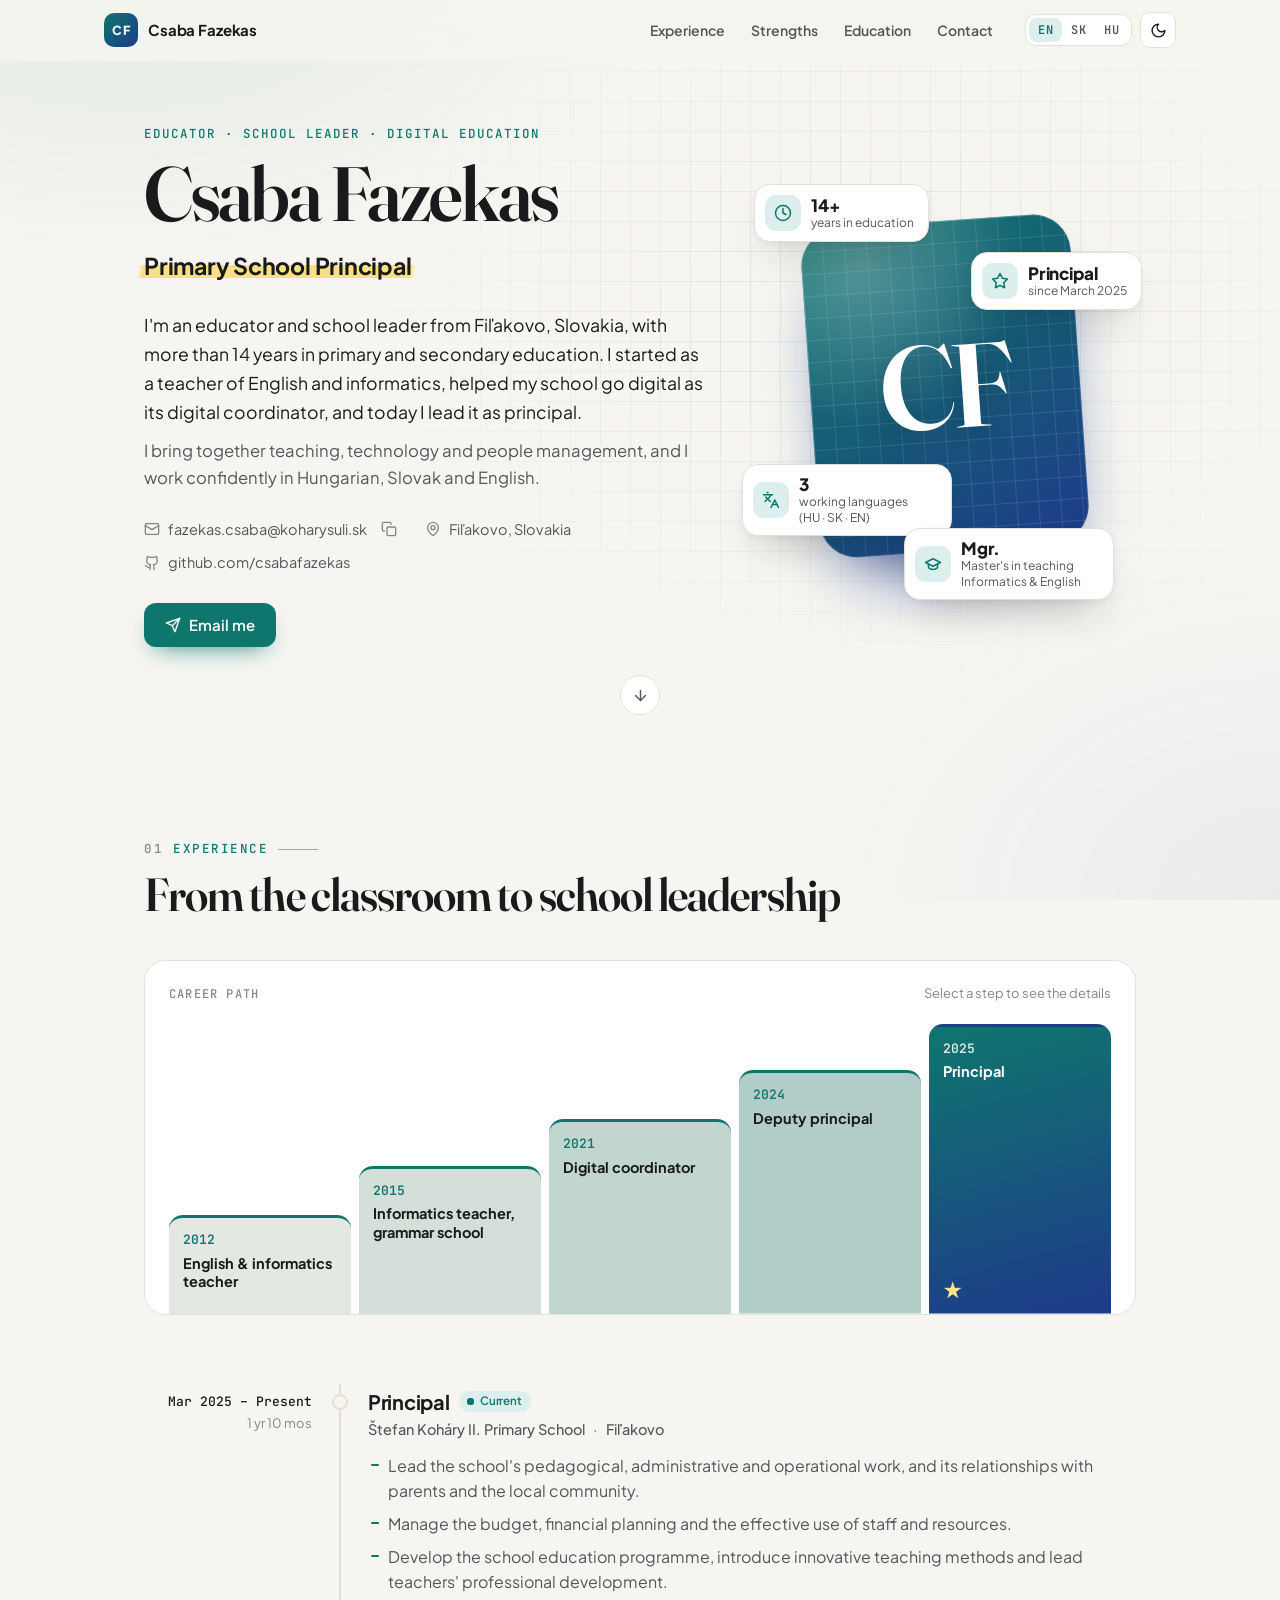
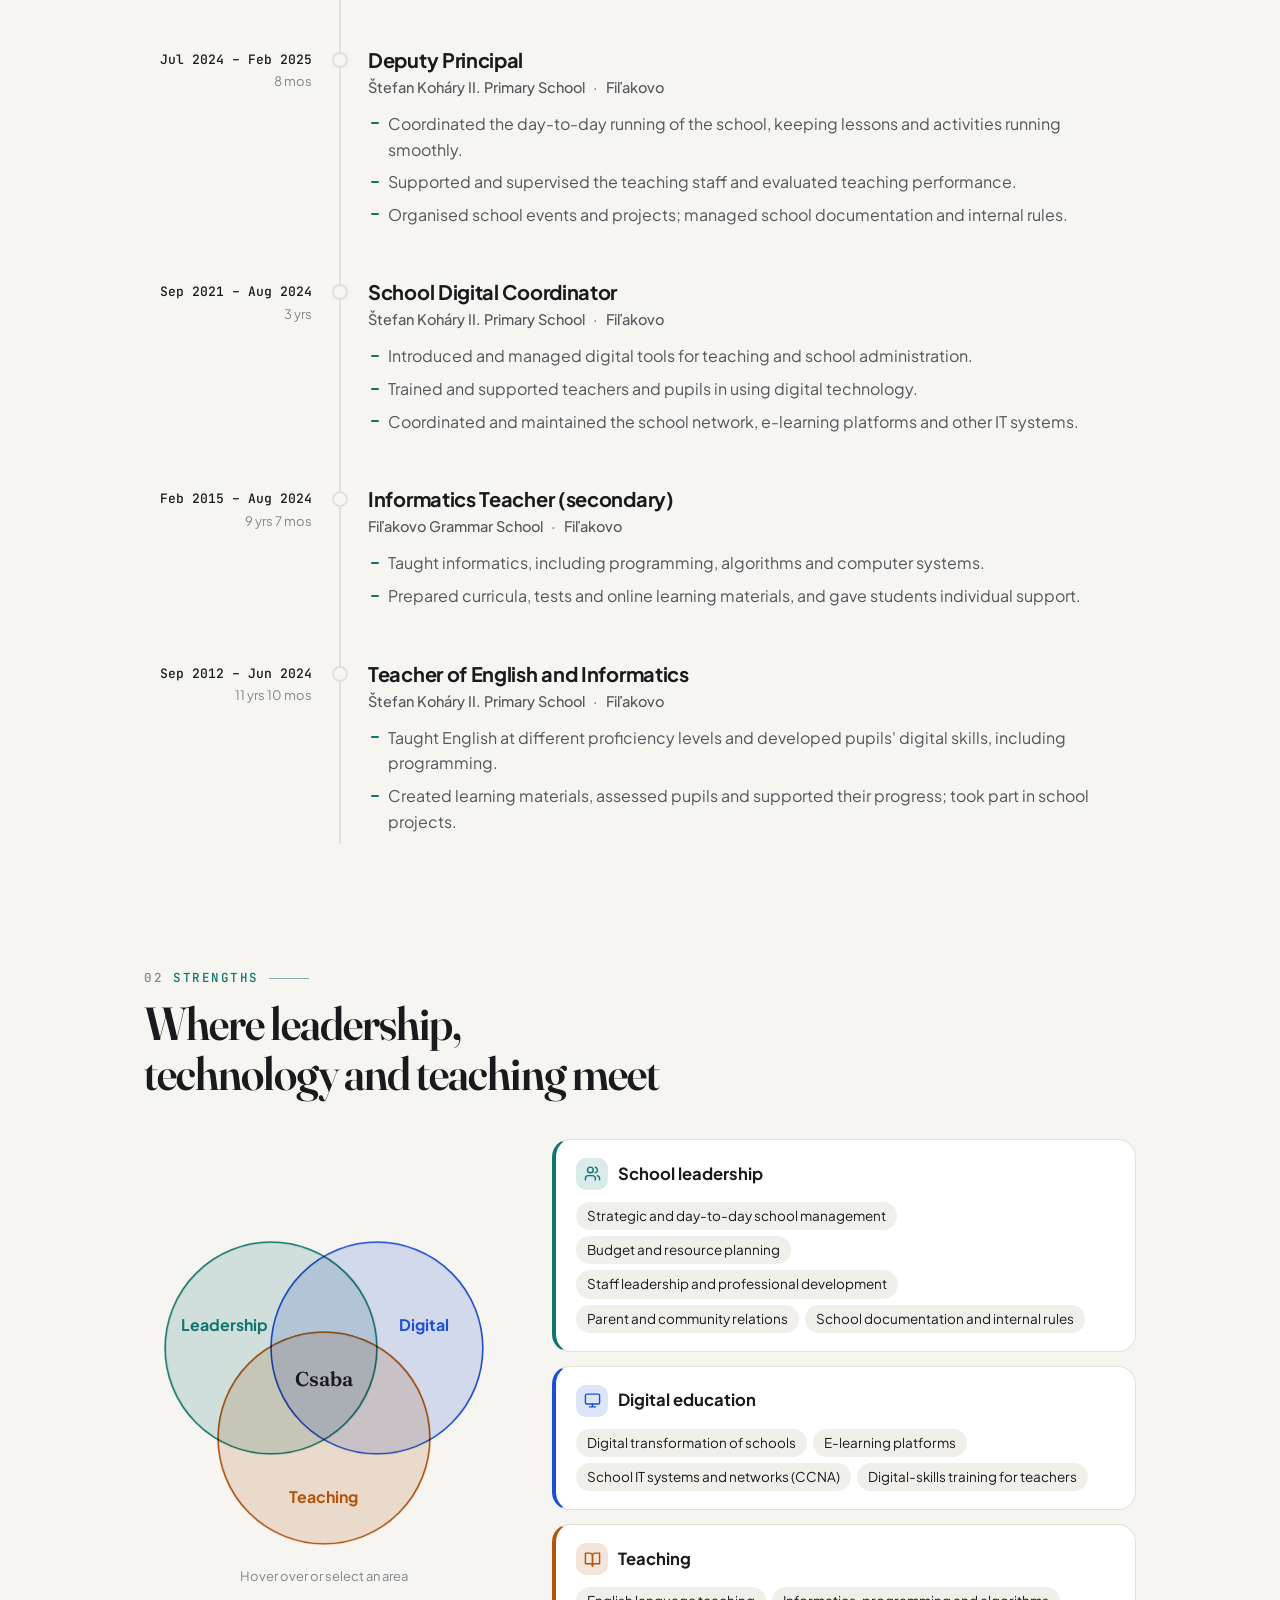
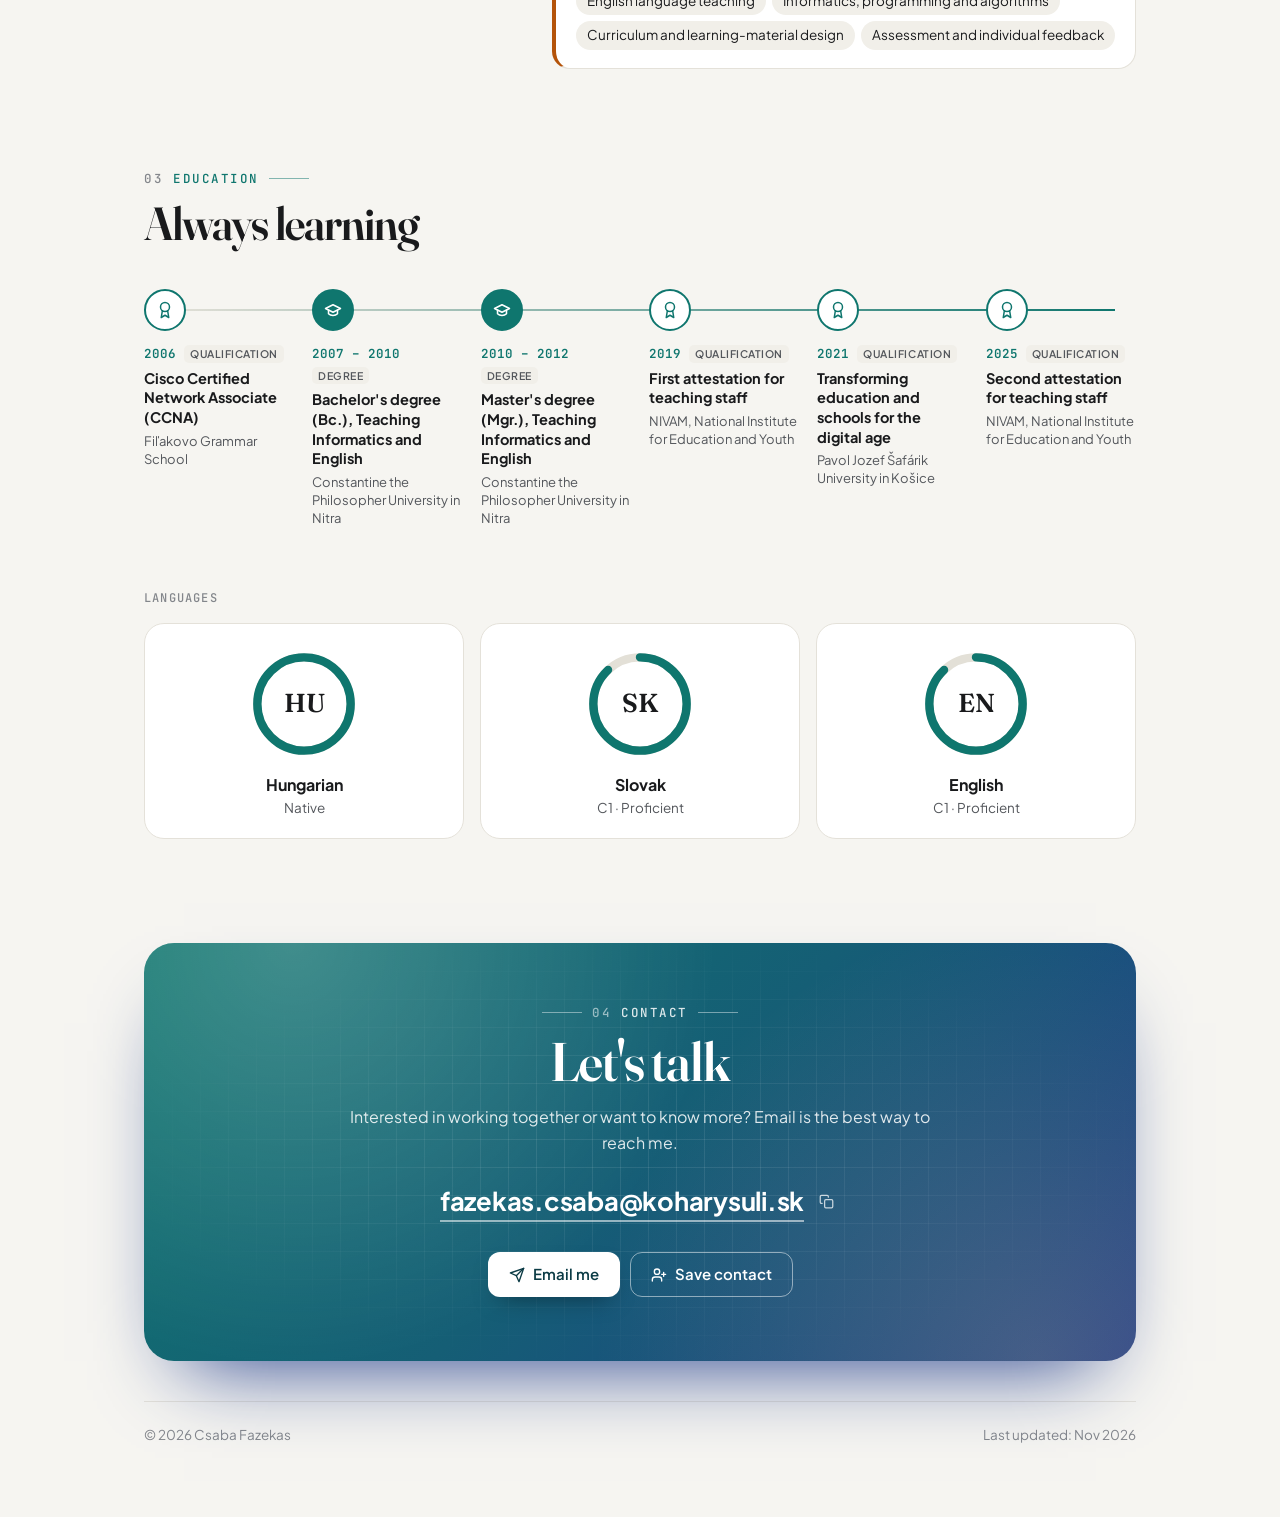
==== commit 17daf827: "Make the CV more engaging - Hero with tilted monogram card, floating key facts, highlighter effect  " ====
--- a/index.html
+++ b/index.html
@@ -28,7 +28,7 @@
 
   <link rel="preconnect" href="https://fonts.googleapis.com">
   <link rel="preconnect" href="https://fonts.gstatic.com" crossorigin>
-  <link rel="stylesheet" href="https://fonts.googleapis.com/css2?family=JetBrains+Mono:wght@400..600&family=Plus+Jakarta+Sans:wght@400..800&display=swap">
+  <link rel="stylesheet" href="https://fonts.googleapis.com/css2?family=Fraunces:opsz,wght@9..144,500..700&family=JetBrains+Mono:wght@400..600&family=Plus+Jakarta+Sans:wght@400..800&display=swap">
   <link rel="stylesheet" href="css/style.css">
 </head>
 <body>
--- a/css/style.css
+++ b/css/style.css
@@ -8,7 +8,7 @@
   --bg: #f6f5f1;
   --surface: #ffffff;
   --surface-2: #f1efe9;
-  --track: #e6e3db;
+  --track: #e3e0d7;
   --text: #191a1c;
   --text-muted: #53565b;
   --text-faint: #83868b;
@@ -18,19 +18,25 @@
   --accent-2: #1e40af;
   --accent-soft: #dcefec;
   --accent-contrast: #ffffff;
+  --c1: #0f766e;
+  --c2: #1d4ed8;
+  --c3: #b45309;
+  --marker: rgba(250, 204, 21, 0.5);
+  --grid: rgba(15, 118, 110, 0.09);
   --glow: rgba(15, 118, 110, 0.09);
   --glow-2: rgba(30, 64, 175, 0.05);
   --avatar-a: #0f766e;
   --avatar-b: #1e3a8a;
   --online: #16a34a;
   --shadow-sm: 0 1px 2px rgba(25, 26, 28, 0.04);
-  --shadow: 0 1px 2px rgba(25, 26, 28, 0.04), 0 10px 30px -12px rgba(25, 26, 28, 0.14);
-  --shadow-lg: 0 2px 4px rgba(25, 26, 28, 0.04), 0 22px 44px -18px rgba(25, 26, 28, 0.24);
+  --shadow: 0 1px 2px rgba(25, 26, 28, 0.04), 0 10px 30px -12px rgba(25, 26, 28, 0.16);
+  --shadow-lg: 0 2px 6px rgba(25, 26, 28, 0.05), 0 22px 44px -18px rgba(25, 26, 28, 0.28);
   --radius: 16px;
   --radius-sm: 10px;
   --font-sans: "Plus Jakarta Sans", ui-sans-serif, system-ui, -apple-system, "Segoe UI", Roboto, sans-serif;
+  --font-display: "Fraunces", Georgia, "Times New Roman", serif;
   --font-mono: "JetBrains Mono", ui-monospace, SFMono-Regular, Menlo, Consolas, monospace;
-  --page-w: 880px;
+  --page-w: 1040px;
   --ease: cubic-bezier(0.2, 0.7, 0.2, 1);
 }
 
@@ -50,12 +56,17 @@
     --accent-2: #93c5fd;
     --accent-soft: rgba(45, 212, 191, 0.13);
     --accent-contrast: #04211e;
+    --c1: #2dd4bf;
+    --c2: #60a5fa;
+    --c3: #fbbf24;
+    --marker: rgba(45, 212, 191, 0.3);
+    --grid: rgba(45, 212, 191, 0.06);
     --glow: rgba(45, 212, 191, 0.06);
     --glow-2: rgba(147, 197, 253, 0.05);
     --online: #4ade80;
     --shadow-sm: none;
     --shadow: 0 1px 2px rgba(0, 0, 0, 0.3), 0 10px 30px -12px rgba(0, 0, 0, 0.6);
-    --shadow-lg: 0 2px 4px rgba(0, 0, 0, 0.3), 0 24px 48px -18px rgba(0, 0, 0, 0.75);
+    --shadow-lg: 0 2px 6px rgba(0, 0, 0, 0.35), 0 24px 48px -18px rgba(0, 0, 0, 0.8);
   }
 }
 
@@ -74,19 +85,24 @@
   --accent-2: #93c5fd;
   --accent-soft: rgba(45, 212, 191, 0.13);
   --accent-contrast: #04211e;
+  --c1: #2dd4bf;
+  --c2: #60a5fa;
+  --c3: #fbbf24;
+  --marker: rgba(45, 212, 191, 0.3);
+  --grid: rgba(45, 212, 191, 0.06);
   --glow: rgba(45, 212, 191, 0.06);
   --glow-2: rgba(147, 197, 253, 0.05);
   --online: #4ade80;
   --shadow-sm: none;
   --shadow: 0 1px 2px rgba(0, 0, 0, 0.3), 0 10px 30px -12px rgba(0, 0, 0, 0.6);
-  --shadow-lg: 0 2px 4px rgba(0, 0, 0, 0.3), 0 24px 48px -18px rgba(0, 0, 0, 0.75);
+  --shadow-lg: 0 2px 6px rgba(0, 0, 0, 0.35), 0 24px 48px -18px rgba(0, 0, 0, 0.8);
 }
 
 /* ------------------------------------------------------------------ base */
 *, *::before, *::after { box-sizing: border-box; }
 [hidden] { display: none !important; }
 
-html { scroll-behavior: smooth; scroll-padding-top: 76px; -webkit-text-size-adjust: 100%; text-size-adjust: 100%; }
+html { scroll-behavior: smooth; scroll-padding-top: 80px; -webkit-text-size-adjust: 100%; text-size-adjust: 100%; }
 
 body {
   margin: 0;
@@ -104,7 +120,7 @@
   content: "";
   position: fixed;
   inset: 0;
-  z-index: -1;
+  z-index: -2;
   pointer-events: none;
   background:
     radial-gradient(900px 600px at 10% -10%, var(--glow), transparent 62%),
@@ -146,7 +162,7 @@
 .skip-link:focus { transform: none; }
 
 .theme-anim, .theme-anim *, .theme-anim *::before, .theme-anim *::after {
-  transition: background-color 0.35s ease, border-color 0.35s ease, color 0.35s ease !important;
+  transition: background-color 0.35s ease, border-color 0.35s ease, color 0.35s ease, fill 0.35s ease, stroke 0.35s ease !important;
 }
 
 /* --------------------------------------------------------------- topbar */
@@ -165,7 +181,7 @@
   display: flex;
   align-items: center;
   gap: 20px;
-  max-width: calc(var(--page-w) + 220px);
+  max-width: calc(var(--page-w) + 80px);
   margin: 0 auto;
   padding: 12px 24px;
 }
@@ -178,16 +194,7 @@
   transform-origin: 0 50%;
 }
 
-.brand {
-  display: inline-flex;
-  align-items: center;
-  gap: 10px;
-  padding: 0;
-  border: 0;
-  background: none;
-  cursor: pointer;
-  min-width: 0;
-}
+.brand { display: inline-flex; align-items: center; gap: 10px; min-width: 0; padding: 0; border: 0; background: none; cursor: pointer; }
 .brand-mark {
   display: grid;
   place-items: center;
@@ -218,13 +225,7 @@
 .top-controls { display: flex; align-items: center; gap: 8px; margin-left: auto; }
 .topnav + .top-controls { margin-left: 0; }
 
-.seg {
-  display: inline-flex;
-  padding: 3px;
-  border-radius: 11px;
-  background: var(--surface);
-  border: 1px solid var(--border);
-}
+.seg { display: inline-flex; padding: 3px; border-radius: 11px; background: var(--surface); border: 1px solid var(--border); }
 .seg button {
   border: 0;
   padding: 6px 9px;
@@ -263,90 +264,23 @@
   align-items: center;
   justify-content: center;
   gap: 8px;
-  padding: 12px 18px;
-  border-radius: var(--radius-sm);
+  padding: 13px 20px;
+  border-radius: 12px;
   border: 1px solid transparent;
-  font: 600 14.5px/1.1 var(--font-sans);
+  font: 600 15px/1.1 var(--font-sans);
   text-decoration: none;
   cursor: pointer;
-  transition: background-color 0.2s, border-color 0.2s, color 0.2s, transform 0.2s var(--ease);
-}
+  transition: background-color 0.2s, border-color 0.2s, color 0.2s, transform 0.2s var(--ease), box-shadow 0.2s;
+}
+.btn:hover { transform: translateY(-1px); }
 .btn:active { transform: translateY(1px); }
 .btn .icon { width: 16px; height: 16px; }
-.btn-primary { background: var(--accent); color: var(--accent-contrast); box-shadow: 0 6px 18px -10px var(--accent); }
+.btn-primary { background: var(--accent); color: var(--accent-contrast); box-shadow: 0 10px 24px -12px var(--accent); }
 .btn-primary:hover { background: var(--accent-strong); }
-.btn-ghost { background: var(--surface); border-color: var(--border); color: var(--text); }
-.btn-ghost:hover { border-color: var(--accent); color: var(--accent); }
-.btn-sm { height: 36px; padding: 0 12px; font-size: 13.5px; gap: 6px; }
-
-/* ----------------------------------------------------------------- page */
-.page { max-width: var(--page-w); margin: 0 auto; padding: 0 24px 96px; outline: none; }
-
-.anim .reveal { opacity: 0; transform: translateY(12px); transition: opacity 0.6s var(--ease), transform 0.6s var(--ease); }
-.anim .reveal.is-visible { opacity: 1; transform: none; }
-
-.section { padding: 64px 0 0; }
-.section-title {
-  display: flex;
-  align-items: center;
-  gap: 14px;
-  margin-bottom: 26px;
-  font-size: clamp(1.45rem, 2.6vw, 1.75rem);
-  line-height: 1.2;
-  letter-spacing: -0.025em;
-  font-weight: 800;
-}
-.section-title::after { content: ""; flex: 1; height: 1px; background: var(--border); }
-
-.card {
-  background: var(--surface);
-  border: 1px solid var(--border);
-  border-radius: var(--radius);
-  box-shadow: var(--shadow-sm);
-}
-.card-title { display: flex; align-items: center; gap: 12px; margin-bottom: 16px; font-size: 1.05rem; font-weight: 700; line-height: 1.3; }
-.card-icon {
-  display: grid;
-  place-items: center;
-  width: 36px; height: 36px;
-  flex: none;
-  border-radius: 10px;
-  background: var(--accent-soft);
-  color: var(--accent);
-}
-.card-icon .icon { width: 18px; height: 18px; }
-
-/* ----------------------------------------------------------------- hero */
-.hero { padding: 56px 0 8px; }
-.hero-head { display: flex; align-items: center; gap: 26px; }
-.avatar {
-  width: 108px; height: 108px;
-  flex: none;
-  display: grid;
-  place-items: center;
-  overflow: hidden;
-  border-radius: 30px;
-  background: linear-gradient(135deg, var(--avatar-a), var(--avatar-b));
-  color: #fff;
-  font: 800 36px/1 var(--font-sans);
-  letter-spacing: -0.02em;
-  box-shadow: 0 16px 34px -16px var(--avatar-b), inset 0 0 0 1px rgba(255, 255, 255, 0.15);
-}
-.avatar img { width: 100%; height: 100%; object-fit: cover; }
-.hero-id { min-width: 0; }
-.tagline { font: 500 12.5px/1.4 var(--font-mono); letter-spacing: 0.06em; text-transform: uppercase; color: var(--accent); }
-.name { margin-top: 6px; font-size: clamp(2.3rem, 5.4vw, 3.4rem); line-height: 1.04; letter-spacing: -0.04em; font-weight: 800; }
-.role-title { margin-top: 8px; font-size: clamp(1.1rem, 2.2vw, 1.3rem); font-weight: 600; color: var(--text-muted); }
-
-.summary { margin-top: 28px; max-width: 66ch; }
-.summary p { font-size: 1.1rem; line-height: 1.65; color: var(--text); }
-.summary p + p { margin-top: 10px; color: var(--text-muted); font-size: 1.05rem; }
-
-.meta { list-style: none; margin: 24px 0 0; padding: 0; display: flex; flex-wrap: wrap; gap: 8px 22px; font-size: 14.5px; }
-.meta li { display: inline-flex; align-items: center; gap: 8px; min-width: 0; color: var(--text-muted); }
-.meta .icon { width: 16px; height: 16px; color: var(--text-faint); }
-.meta a { text-decoration: none; overflow-wrap: anywhere; transition: color 0.2s; }
-.meta a:hover { color: var(--accent); }
+.btn-light { background: #fff; color: #0b3b45; box-shadow: 0 10px 24px -12px rgba(0, 0, 0, 0.5); }
+.btn-light:hover { background: #ecfdf8; }
+.btn-outline-light { background: transparent; border-color: rgba(255, 255, 255, 0.5); color: #fff; }
+.btn-outline-light:hover { background: rgba(255, 255, 255, 0.12); border-color: #fff; }
 
 .copy-btn {
   display: inline-grid;
@@ -366,126 +300,452 @@
 .copy-btn.is-copied { color: var(--online); }
 .copy-btn.is-copied .i-copy { display: none; }
 .copy-btn.is-copied .i-check { display: block; }
-
-.hero-actions { display: flex; flex-wrap: wrap; gap: 10px; margin-top: 26px; }
-
-.facts { list-style: none; margin: 40px 0 0; padding: 0; display: grid; grid-template-columns: repeat(4, minmax(0, 1fr)); gap: 12px; }
-.fact { padding: 18px 18px 16px; border-radius: var(--radius); border: 1px solid var(--border); background: var(--surface); }
-.fact:nth-child(2) { transition-delay: 0.06s; }
-.fact:nth-child(3) { transition-delay: 0.12s; }
-.fact:nth-child(4) { transition-delay: 0.18s; }
-.fact-value { font: 800 26px/1.1 var(--font-sans); letter-spacing: -0.03em; color: var(--text); overflow-wrap: anywhere; }
-.fact-label { margin-top: 6px; color: var(--text-muted); font-size: 13.5px; line-height: 1.4; }
-
-/* ----------------------------------------------------------- career path */
-.path { margin-bottom: 34px; padding: 20px 22px 18px; border-radius: var(--radius); border: 1px solid var(--border); background: var(--surface); }
-.path-label { margin-bottom: 16px; font: 500 12px/1 var(--font-mono); letter-spacing: 0.1em; text-transform: uppercase; color: var(--text-faint); }
-.steps { list-style: none; margin: 0; padding: 0; display: grid; grid-template-columns: repeat(var(--n, 5), minmax(0, 1fr)); gap: 0 10px; }
-.step { position: relative; display: grid; grid-template-rows: 18px 14px auto; align-content: start; gap: 8px; }
-.step::before {
+.copy-light { color: rgba(255, 255, 255, 0.75); }
+.copy-light:hover { background: rgba(255, 255, 255, 0.15); color: #fff; }
+.copy-light.is-copied { color: #bbf7d0; }
+
+/* ----------------------------------------------------------------- page */
+.page { max-width: var(--page-w); margin: 0 auto; padding: 0 24px 72px; outline: none; }
+
+.anim .reveal { opacity: 0; transform: translateY(16px); transition: opacity 0.7s var(--ease), transform 0.7s var(--ease); }
+.anim .reveal.is-visible { opacity: 1; transform: none; }
+
+.section { padding: 104px 0 0; }
+.section-head { max-width: 760px; margin-bottom: 40px; }
+.eyebrow {
+  display: flex;
+  align-items: center;
+  gap: 10px;
+  margin-bottom: 14px;
+  font: 500 12.5px/1 var(--font-mono);
+  letter-spacing: 0.12em;
+  text-transform: uppercase;
+  color: var(--accent);
+}
+.eyebrow::after { content: ""; width: 40px; height: 1px; background: currentColor; opacity: 0.5; }
+.eyebrow-num { color: var(--text-faint); }
+.section-title {
+  font-family: var(--font-display);
+  font-size: clamp(1.95rem, 4.2vw, 2.9rem);
+  font-weight: 600;
+  line-height: 1.08;
+  letter-spacing: -0.02em;
+  font-variation-settings: "opsz" 120;
+  text-wrap: balance;
+}
+.mini-label { font: 500 12px/1.3 var(--font-mono); letter-spacing: 0.1em; text-transform: uppercase; color: var(--text-faint); }
+.hint { font-size: 13px; color: var(--text-faint); }
+
+/* ----------------------------------------------------------------- hero */
+.hero { position: relative; padding: 64px 0 24px; isolation: isolate; }
+.hero::before {
   content: "";
   position: absolute;
-  left: 7px; right: -10px;
-  top: 32px;
-  height: 2px;
-  background: var(--track);
-}
-.step:last-child::before { display: none; }
-.step-year { font: 600 13px/18px var(--font-mono); color: var(--text-faint); }
-.step-dot { position: relative; z-index: 1; width: 14px; height: 14px; border-radius: 50%; background: var(--surface); border: 2px solid var(--accent); }
-.step-role { font-size: 13.5px; font-weight: 600; line-height: 1.35; color: var(--text-muted); padding-right: 6px; }
-.step.is-current .step-year { color: var(--accent); }
-.step.is-current .step-dot { background: var(--accent); box-shadow: 0 0 0 5px var(--accent-soft); }
-.step.is-current .step-role { color: var(--text); }
-
-/* ------------------------------------------------------------ roles */
-.roles { list-style: none; margin: 0; padding: 0; }
-.role { display: grid; grid-template-columns: 170px minmax(0, 1fr); gap: 24px; padding: 24px 0; border-top: 1px solid var(--border); }
-.role:first-child { border-top: 0; padding-top: 4px; }
+  top: -80px; bottom: -40px;
+  left: 50%;
+  width: 100vw;
+  z-index: -1;
+  transform: translateX(-50%);
+  background-image:
+    linear-gradient(var(--grid) 1px, transparent 1px),
+    linear-gradient(90deg, var(--grid) 1px, transparent 1px);
+  background-size: 30px 30px;
+  -webkit-mask-image: radial-gradient(ellipse 55% 65% at 68% 42%, #000 25%, transparent 75%);
+  mask-image: radial-gradient(ellipse 55% 65% at 68% 42%, #000 25%, transparent 75%);
+}
+.hero-grid { display: grid; grid-template-columns: minmax(0, 1.25fr) minmax(0, 0.85fr); gap: 48px; align-items: center; }
+
+.tagline { font: 500 12.5px/1.5 var(--font-mono); letter-spacing: 0.08em; text-transform: uppercase; color: var(--accent); }
+.name {
+  margin-top: 12px;
+  font-family: var(--font-display);
+  font-size: clamp(2.8rem, 6.6vw, 4.8rem);
+  font-weight: 600;
+  line-height: 0.98;
+  letter-spacing: -0.03em;
+  font-variation-settings: "opsz" 144;
+}
+.role-title { margin-top: 16px; font-size: clamp(1.15rem, 2.4vw, 1.45rem); font-weight: 700; letter-spacing: -0.01em; }
+.marker {
+  padding: 0 6px;
+  margin: 0 -6px;
+  background-image: linear-gradient(100deg, transparent 0.5%, var(--marker) 2%, var(--marker) 97%, transparent 99%);
+  background-repeat: no-repeat;
+  background-size: 100% 46%;
+  background-position: 0 88%;
+  -webkit-box-decoration-break: clone;
+  box-decoration-break: clone;
+  transition: background-size 0.9s var(--ease) 0.55s;
+}
+.anim .hero:not(.is-visible) .marker { background-size: 0% 46%; }
+
+.summary { margin-top: 26px; max-width: 60ch; }
+.summary p { font-size: 1.1rem; line-height: 1.65; }
+.summary p + p { margin-top: 10px; color: var(--text-muted); font-size: 1.04rem; }
+
+.meta { list-style: none; margin: 24px 0 0; padding: 0; display: flex; flex-wrap: wrap; gap: 8px 22px; font-size: 14.5px; }
+.meta li { display: inline-flex; align-items: center; gap: 8px; min-width: 0; color: var(--text-muted); }
+.meta .icon { width: 16px; height: 16px; color: var(--text-faint); }
+.meta a { text-decoration: none; overflow-wrap: anywhere; transition: color 0.2s; }
+.meta a:hover { color: var(--accent); }
+.hero-actions { display: flex; flex-wrap: wrap; gap: 10px; margin-top: 28px; }
+
+.anim .hero-copy > * { transition: opacity 0.7s var(--ease), transform 0.7s var(--ease); }
+.anim .hero:not(.is-visible) .hero-copy > * { opacity: 0; transform: translateY(14px); }
+.anim .hero-copy > :nth-child(2) { transition-delay: 0.06s; }
+.anim .hero-copy > :nth-child(3) { transition-delay: 0.12s; }
+.anim .hero-copy > :nth-child(4) { transition-delay: 0.18s; }
+.anim .hero-copy > :nth-child(5) { transition-delay: 0.24s; }
+.anim .hero-copy > :nth-child(6) { transition-delay: 0.3s; }
+
+/* monogram card with floating facts */
+.hero-visual { position: relative; height: 440px; }
+.portrait {
+  position: absolute;
+  left: 50%; top: 50%;
+  width: 270px; height: 330px;
+  display: grid;
+  place-items: center;
+  overflow: hidden;
+  border-radius: 38px;
+  background: linear-gradient(150deg, var(--avatar-a) 0%, #155e75 45%, var(--avatar-b) 100%);
+  box-shadow: 0 40px 70px -34px var(--avatar-b), inset 0 0 0 1px rgba(255, 255, 255, 0.14);
+  transform: translate(-50%, -50%) rotate(-4deg);
+  transition: transform 0.9s var(--ease), opacity 0.9s var(--ease);
+}
+.anim .hero:not(.is-visible) .portrait { opacity: 0; transform: translate(-50%, -42%) rotate(-10deg); }
+.portrait:hover { transform: translate(-50%, -50%) rotate(-1deg) scale(1.02); }
+.portrait-grid {
+  position: absolute;
+  inset: 0;
+  background-image:
+    linear-gradient(rgba(255, 255, 255, 0.11) 1px, transparent 1px),
+    linear-gradient(90deg, rgba(255, 255, 255, 0.11) 1px, transparent 1px);
+  background-size: 22px 22px;
+}
+.portrait::after {
+  content: "";
+  position: absolute;
+  inset: 0;
+  background: radial-gradient(circle at 22% 12%, rgba(255, 255, 255, 0.28), transparent 45%);
+  pointer-events: none;
+}
+.portrait-initials {
+  position: relative;
+  font-family: var(--font-display);
+  font-size: 118px;
+  font-weight: 600;
+  line-height: 1;
+  letter-spacing: -0.04em;
+  color: #fff;
+  font-variation-settings: "opsz" 144;
+  text-shadow: 0 10px 30px rgba(0, 0, 0, 0.18);
+}
+.portrait img { position: absolute; inset: 0; width: 100%; height: 100%; object-fit: cover; }
+
+.float-chips { list-style: none; margin: 0; padding: 0; }
+.float-chip {
+  position: absolute;
+  z-index: 2;
+  display: flex;
+  align-items: center;
+  gap: 10px;
+  max-width: 210px;
+  padding: 10px 14px 10px 10px;
+  border-radius: 16px;
+  border: 1px solid var(--border);
+  background: var(--surface);
+  box-shadow: var(--shadow-lg);
+  animation: float 7s ease-in-out infinite;
+  transition: opacity 0.6s var(--ease), scale 0.6s var(--ease);
+}
+.anim .hero:not(.is-visible) .float-chip { opacity: 0; scale: 0.85; }
+.fc-1 { top: 18px; left: 0; transition-delay: 0.45s; }
+.fc-2 { top: 86px; right: -6px; animation-delay: -1.8s; transition-delay: 0.6s; }
+.fc-3 { bottom: 70px; left: -12px; animation-delay: -3.6s; transition-delay: 0.75s; }
+.fc-4 { bottom: 6px; right: 22px; animation-delay: -5.2s; transition-delay: 0.9s; }
+@keyframes float { 0%, 100% { translate: 0 0; } 50% { translate: 0 -9px; } }
+.fc-icon { display: grid; place-items: center; width: 36px; height: 36px; flex: none; border-radius: 11px; background: var(--accent-soft); color: var(--accent); }
+.fc-icon .icon { width: 18px; height: 18px; }
+.fc-text { display: grid; min-width: 0; }
+.fc-value { font-weight: 800; font-size: 17px; line-height: 1.15; letter-spacing: -0.01em; }
+.fc-label { font-size: 12px; line-height: 1.3; color: var(--text-muted); }
+
+.scroll-cue {
+  display: grid;
+  place-items: center;
+  width: 40px; height: 40px;
+  margin: 28px auto 0;
+  border-radius: 50%;
+  border: 1px solid var(--border);
+  background: var(--surface);
+  color: var(--text-muted);
+  animation: cue 2.4s ease-in-out infinite;
+  transition: color 0.2s, border-color 0.2s;
+}
+.scroll-cue:hover { color: var(--accent); border-color: var(--accent); }
+.scroll-cue .icon { width: 17px; height: 17px; }
+@keyframes cue { 0%, 100% { transform: translateY(0); } 50% { transform: translateY(6px); } }
+
+/* --------------------------------------------------------- career stairs */
+.stairs-wrap { margin-bottom: 56px; padding: 22px 24px 0; border-radius: 22px; border: 1px solid var(--border); background: var(--surface); overflow: hidden; }
+.stairs-head { display: flex; flex-wrap: wrap; justify-content: space-between; align-items: baseline; gap: 6px 16px; margin-bottom: 20px; }
+.stairs { list-style: none; margin: 0; padding: 0; display: grid; grid-template-columns: repeat(5, minmax(0, 1fr)); align-items: end; gap: 8px; height: 290px; }
+.stair { height: var(--h); clip-path: inset(0 0 0 0); transition: clip-path 0.9s var(--ease) calc(var(--k) * 120ms + 0.15s); }
+.anim .stairs-wrap:not(.is-visible) .stair { clip-path: inset(100% 0 0 0); }
+.stair-btn {
+  display: flex;
+  flex-direction: column;
+  gap: 6px;
+  width: 100%;
+  height: 100%;
+  padding: 14px;
+  border: 0;
+  border-top: 3px solid var(--accent);
+  border-radius: 14px 14px 0 0;
+  background: color-mix(in srgb, var(--accent) var(--mix), var(--surface-2));
+  text-align: left;
+  cursor: pointer;
+  transition: background-color 0.25s, box-shadow 0.25s;
+}
+.stair-btn:hover { background: color-mix(in srgb, var(--accent) calc(var(--mix) + 12%), var(--surface-2)); }
+.stair-btn:hover .stair-role { text-decoration: underline; text-underline-offset: 3px; }
+.stair-btn:focus-visible { outline-offset: -3px; }
+.stair-year { font: 600 13px/1.2 var(--font-mono); color: var(--accent); }
+.stair-role { font-size: 14.5px; font-weight: 700; line-height: 1.3; }
+.stair.is-current .stair-btn { background: linear-gradient(165deg, var(--avatar-a), var(--avatar-b)); border-top-color: transparent; color: #fff; }
+.stair.is-current .stair-year { color: rgba(255, 255, 255, 0.85); }
+.stair.is-current .stair-btn::after {
+  content: "★";
+  margin-top: auto;
+  font-size: 22px;
+  line-height: 1;
+  color: #fde68a;
+}
+
+/* -------------------------------------------------------- role timeline */
+.roles { --date-w: 168px; --line-x: calc(var(--date-w) + 28px); --fill: 0; position: relative; list-style: none; margin: 0; padding: 0; }
+.roles::before, .roles::after {
+  content: "";
+  position: absolute;
+  left: calc(var(--line-x) - 1px);
+  top: 12px; bottom: 24px;
+  width: 2px;
+  border-radius: 2px;
+}
+.roles::before { background: var(--track); }
+.roles::after { background: linear-gradient(var(--accent), var(--accent-2)); transform: scaleY(var(--fill)); transform-origin: top; }
+.role { position: relative; display: grid; grid-template-columns: var(--date-w) minmax(0, 1fr); column-gap: 56px; padding: 18px 0 34px; border-radius: 16px; }
+.role::before {
+  content: "";
+  position: absolute;
+  z-index: 1;
+  left: calc(var(--line-x) - 8px);
+  top: 23px;
+  width: 16px; height: 16px;
+  border-radius: 50%;
+  border: 2px solid var(--track);
+  background: var(--bg);
+  transition: border-color 0.35s, background-color 0.35s, box-shadow 0.35s;
+}
+.role.is-reached::before { border-color: var(--accent); background: var(--surface); }
+.role.is-current.is-reached::before { background: var(--accent); box-shadow: 0 0 0 6px var(--accent-soft); }
+.role.flash { animation: flash 1.6s var(--ease); }
+@keyframes flash { 0%, 100% { background-color: transparent; } 25% { background-color: var(--accent-soft); } }
+.role-when { padding-top: 3px; text-align: right; }
 .role-dates { font: 500 13px/1.5 var(--font-mono); color: var(--text); }
 .role-dates span { white-space: nowrap; }
 .role-dur { margin-top: 2px; font-size: 13px; color: var(--text-faint); }
-.role-name { display: flex; flex-wrap: wrap; align-items: center; gap: 6px 10px; font-size: 1.15rem; line-height: 1.3; font-weight: 700; letter-spacing: -0.015em; }
+.role-name { display: flex; flex-wrap: wrap; align-items: center; gap: 6px 10px; font-size: 1.25rem; font-weight: 700; line-height: 1.3; letter-spacing: -0.015em; }
 .badge {
   display: inline-flex;
   align-items: center;
-  padding: 3px 9px;
+  gap: 6px;
+  padding: 3px 10px 3px 8px;
   border-radius: 999px;
   background: var(--accent-soft);
   color: var(--accent);
   font: 600 11.5px/1.3 var(--font-sans);
-  letter-spacing: 0.02em;
-}
+}
+.badge-dot { position: relative; width: 7px; height: 7px; border-radius: 50%; background: currentColor; }
+.badge-dot::after { content: ""; position: absolute; inset: 0; border-radius: 50%; background: inherit; animation: ping 2s cubic-bezier(0, 0, 0.2, 1) infinite; }
+@keyframes ping { 75%, 100% { transform: scale(2.6); opacity: 0; } }
 .role-org { margin-top: 3px; color: var(--text-muted); font-size: 14.5px; font-weight: 500; }
 .sep { margin: 0 8px; color: var(--text-faint); }
 .bullets { list-style: none; margin: 12px 0 0; padding: 0; display: grid; gap: 7px; }
-.bullets li { position: relative; padding-left: 20px; color: var(--text-muted); max-width: 64ch; }
-.bullets li::before {
+.bullets li { position: relative; max-width: 66ch; padding-left: 20px; color: var(--text-muted); }
+.bullets li::before { content: ""; position: absolute; left: 3px; top: 0.72em; width: 8px; height: 2px; border-radius: 2px; background: var(--accent); }
+
+/* ------------------------------------------------------ strengths (Venn) */
+.strengths-wrap { display: grid; grid-template-columns: minmax(0, 360px) minmax(0, 1fr); gap: 48px; align-items: center; }
+.strengths-wrap.no-venn { grid-template-columns: 1fr; }
+.venn { text-align: center; }
+.venn svg { display: block; width: 100%; height: auto; overflow: visible; }
+.venn .hint { margin-top: 6px; }
+.set-1 { --set-c: var(--c1); }
+.set-2 { --set-c: var(--c2); }
+.set-3 { --set-c: var(--c3); }
+.venn-set { cursor: pointer; outline: none; }
+.venn-set circle {
+  fill: var(--set-c);
+  fill-opacity: 0.16;
+  stroke: var(--set-c);
+  stroke-width: 1.5;
+  mix-blend-mode: multiply;
+  transform-box: fill-box;
+  transform-origin: center;
+  transition: transform 0.8s var(--ease), opacity 0.6s ease, fill-opacity 0.3s ease, stroke-width 0.3s ease;
+}
+[data-theme="dark"] .venn-set circle { mix-blend-mode: screen; fill-opacity: 0.2; }
+.set-2 circle { transition-delay: 0.12s, 0.12s, 0s, 0s; }
+.set-3 circle { transition-delay: 0.24s, 0.24s, 0s, 0s; }
+.anim .venn:not(.is-visible) .venn-set circle { transform: scale(0.35); opacity: 0; }
+.venn-set text { fill: var(--set-c); font: 700 15px var(--font-sans); pointer-events: none; transition: opacity 0.3s; }
+.venn-center { fill: var(--text); font: 600 19px var(--font-display); pointer-events: none; }
+.venn-set:hover circle, .venn-set.is-active circle { fill-opacity: 0.34; stroke-width: 2.5; }
+.venn-set:focus-visible circle { stroke-width: 3.5; }
+.has-active .venn-set:not(.is-active) circle { fill-opacity: 0.05; opacity: 0.55; }
+.has-active .venn-set:not(.is-active) text { opacity: 0.4; }
+
+.sgroups { display: grid; gap: 14px; }
+.sgroup {
+  padding: 18px 20px;
+  border-radius: 18px;
+  border: 1px solid var(--border);
+  border-left: 4px solid var(--set-c);
+  background: var(--surface);
+  cursor: pointer;
+  transition: opacity 0.3s, box-shadow 0.3s, translate 0.3s var(--ease), transform 0.7s var(--ease);
+}
+.sgroup:nth-child(2) { transition-delay: 0s, 0s, 0s, 0.08s; }
+.sgroup:nth-child(3) { transition-delay: 0s, 0s, 0s, 0.16s; }
+.sgroup.is-active { box-shadow: var(--shadow); translate: 6px 0; }
+.has-active .sgroup:not(.is-active) { opacity: 0.45; }
+.sgroup-title { display: flex; align-items: center; gap: 10px; margin-bottom: 12px; font-size: 1.04rem; font-weight: 700; }
+.sgroup-icon { display: grid; place-items: center; width: 32px; height: 32px; flex: none; border-radius: 10px; background: color-mix(in srgb, var(--set-c) 15%, transparent); color: var(--set-c); }
+.sgroup-icon .icon { width: 17px; height: 17px; }
+.chips { list-style: none; margin: 0; padding: 0; display: flex; flex-wrap: wrap; gap: 6px; }
+.chips li { padding: 5px 11px; border-radius: 999px; background: var(--surface-2); font-size: 13.5px; line-height: 1.35; transition: background-color 0.3s; }
+.sgroup.is-active .chips li { background: color-mix(in srgb, var(--set-c) 13%, var(--surface)); }
+
+/* ----------------------------------------------------- learning path */
+.lpath { position: relative; list-style: none; margin: 0; padding: 0; display: grid; grid-template-columns: repeat(var(--n, 6), minmax(0, 1fr)); gap: 18px; }
+.lpath::before {
   content: "";
   position: absolute;
-  left: 3px; top: 0.72em;
-  width: 8px; height: 2px;
-  border-radius: 2px;
-  background: var(--accent);
-}
-
-/* --------------------------------------------------------- strengths */
-.strengths { display: grid; grid-template-columns: repeat(3, minmax(0, 1fr)); gap: 16px; }
-.strength { padding: 22px; }
-.strength:nth-child(2) { transition-delay: 0.07s; }
-.strength:nth-child(3) { transition-delay: 0.14s; }
-.checklist { list-style: none; margin: 0; padding: 0; display: grid; gap: 9px; }
-.checklist li { display: flex; gap: 10px; font-size: 14.5px; line-height: 1.45; }
-.checklist .icon { width: 16px; height: 16px; margin-top: 2px; color: var(--accent); }
-
-/* --------------------------------------------------------- education */
-.edu-grid { display: grid; grid-template-columns: repeat(2, minmax(0, 1fr)); gap: 16px; align-items: start; }
-.edu-card { padding: 22px; }
-.edu-card:nth-child(2) { transition-delay: 0.07s; }
-.edu-list { list-style: none; margin: 0; padding: 0; display: grid; }
-.edu-list li { padding: 12px 0; border-top: 1px solid var(--border); }
-.edu-list li:first-child { border-top: 0; padding-top: 0; }
-.edu-list li:last-child { padding-bottom: 0; }
-.edu-year { font: 500 12.5px/1.5 var(--font-mono); color: var(--accent); }
-.edu-year span { white-space: nowrap; }
-.edu-title { margin-top: 2px; font-weight: 600; font-size: 15px; line-height: 1.4; }
-.edu-org { margin-top: 2px; color: var(--text-muted); font-size: 14px; line-height: 1.4; }
-
-.langs { margin-top: 16px; padding: 22px; }
-.lang-list { list-style: none; margin: 0; padding: 0; display: grid; grid-template-columns: repeat(3, minmax(0, 1fr)); gap: 16px 28px; }
-.lang-top { display: flex; flex-wrap: wrap; justify-content: space-between; align-items: baseline; gap: 2px 12px; margin-bottom: 8px; }
-.lang-name { font-weight: 600; }
-.lang-level { color: var(--text-muted); font-size: 13.5px; }
-.bar { height: 6px; border-radius: 999px; background: var(--track); overflow: hidden; }
-.bar span {
-  display: block;
-  height: 100%;
-  width: var(--w);
-  border-radius: inherit;
-  background: linear-gradient(90deg, var(--accent), var(--accent-2));
-  transition: width 1s var(--ease) 0.2s;
-}
-.anim .langs:not(.is-visible) .bar span { width: 0; }
-
-/* ----------------------------------------------------------- contact */
-.contact { padding: 36px; text-align: center; }
-.contact .section-title { justify-content: center; margin-bottom: 10px; }
-.contact .section-title::after { display: none; }
-.contact-text { max-width: 52ch; margin: 0 auto; color: var(--text-muted); }
-.contact-email { display: inline-flex; align-items: center; gap: 8px; margin-top: 18px; font-size: clamp(1.05rem, 2.6vw, 1.35rem); font-weight: 700; letter-spacing: -0.01em; }
-.contact-email a { text-decoration: none; overflow-wrap: anywhere; }
-.contact-email a:hover { color: var(--accent); }
-.contact-phone { display: flex; justify-content: center; align-items: center; gap: 8px; margin-top: 6px; color: var(--text-muted); }
-.contact-phone .icon { width: 16px; height: 16px; }
-.contact-phone a { text-decoration: none; }
-.contact-actions { display: flex; flex-wrap: wrap; justify-content: center; gap: 10px; margin-top: 24px; }
+  left: 21px; right: 21px;
+  top: 20px;
+  height: 2px;
+  background: linear-gradient(90deg, var(--track), var(--accent));
+  transform-origin: left;
+  transition: transform 1.2s var(--ease) 0.1s;
+}
+.anim .lpath:not(.is-visible)::before { transform: scaleX(0); }
+.anim .lpath.reveal { opacity: 1; transform: none; }
+.lp-item { position: relative; transition: opacity 0.6s var(--ease), transform 0.6s var(--ease); }
+.anim .lpath:not(.is-visible) .lp-item { opacity: 0; transform: translateY(14px); }
+.lp-item:nth-child(2) { transition-delay: 0.1s; }
+.lp-item:nth-child(3) { transition-delay: 0.2s; }
+.lp-item:nth-child(4) { transition-delay: 0.3s; }
+.lp-item:nth-child(5) { transition-delay: 0.4s; }
+.lp-item:nth-child(6) { transition-delay: 0.5s; }
+.lp-item:nth-child(n+7) { transition-delay: 0.6s; }
+.lp-node {
+  position: relative;
+  z-index: 1;
+  display: grid;
+  place-items: center;
+  width: 42px; height: 42px;
+  margin-bottom: 14px;
+  border-radius: 50%;
+  border: 2px solid var(--accent);
+  background: var(--surface);
+  color: var(--accent);
+}
+.lp-node .icon { width: 18px; height: 18px; }
+.lp-item.degree .lp-node { background: var(--accent); color: var(--accent-contrast); }
+.lp-year { display: flex; flex-wrap: wrap; align-items: center; gap: 4px 8px; font: 600 12.5px/1.4 var(--font-mono); color: var(--accent); }
+.lp-year > span:not(.lp-kind) { white-space: nowrap; }
+.lp-kind { padding: 2px 6px; border-radius: 5px; background: var(--surface-2); color: var(--text-muted); font: 600 10.5px/1.3 var(--font-sans); letter-spacing: 0.05em; text-transform: uppercase; }
+.lp-title { margin-top: 6px; font-size: 14.5px; font-weight: 700; line-height: 1.35; }
+.lp-org { margin-top: 4px; font-size: 13px; line-height: 1.4; color: var(--text-muted); }
+
+/* ------------------------------------------------------- language rings */
+.langs { margin-top: 64px; }
+.rings { list-style: none; margin: 16px 0 0; padding: 0; display: grid; grid-template-columns: repeat(3, minmax(0, 1fr)); gap: 16px; }
+.ring-item { display: flex; flex-direction: column; align-items: center; padding: 24px 16px 20px; border-radius: 20px; border: 1px solid var(--border); background: var(--surface); text-align: center; }
+.ring { position: relative; width: 112px; height: 112px; }
+.ring svg { display: block; width: 100%; height: 100%; transform: rotate(-90deg); }
+.ring-track, .ring-fill { fill: none; stroke-width: 9; }
+.ring-track { stroke: var(--track); }
+.ring-fill { stroke: var(--accent); stroke-linecap: round; stroke-dasharray: 100; stroke-dashoffset: calc(100 - var(--p)); transition: stroke-dashoffset 1.3s var(--ease) 0.25s; }
+.ring-item:nth-child(2) .ring-fill { transition-delay: 0.4s; }
+.ring-item:nth-child(3) .ring-fill { transition-delay: 0.55s; }
+.anim .langs:not(.is-visible) .ring-fill { stroke-dashoffset: 100; }
+.ring-code { position: absolute; inset: 0; display: grid; place-items: center; font-family: var(--font-display); font-size: 26px; font-weight: 600; }
+.ring-name { margin-top: 12px; font-weight: 700; }
+.ring-level { margin-top: 2px; font-size: 13.5px; line-height: 1.35; color: var(--text-muted); }
+
+/* ------------------------------------------------------------ contact */
+.cta {
+  position: relative;
+  isolation: isolate;
+  overflow: hidden;
+  padding: 64px 48px;
+  border-radius: 30px;
+  background: linear-gradient(135deg, var(--avatar-a) 0%, #155e75 50%, var(--avatar-b) 100%);
+  color: #fff;
+  text-align: center;
+  box-shadow: 0 40px 80px -40px var(--avatar-b);
+}
+.cta::before {
+  content: "";
+  position: absolute;
+  inset: 0;
+  z-index: -1;
+  background:
+    radial-gradient(circle at 15% 0%, rgba(255, 255, 255, 0.2), transparent 45%),
+    radial-gradient(circle at 90% 100%, rgba(253, 230, 138, 0.18), transparent 45%);
+}
+.cta-grid {
+  position: absolute;
+  inset: 0;
+  z-index: -1;
+  background-image:
+    linear-gradient(rgba(255, 255, 255, 0.09) 1px, transparent 1px),
+    linear-gradient(90deg, rgba(255, 255, 255, 0.09) 1px, transparent 1px);
+  background-size: 28px 28px;
+  -webkit-mask-image: radial-gradient(ellipse at center, #000 15%, transparent 75%);
+  mask-image: radial-gradient(ellipse at center, #000 15%, transparent 75%);
+}
+.eyebrow-light { justify-content: center; color: rgba(255, 255, 255, 0.85); }
+.eyebrow-light .eyebrow-num { color: rgba(255, 255, 255, 0.55); }
+.eyebrow-light::before { content: ""; width: 40px; height: 1px; background: currentColor; opacity: 0.5; order: -1; }
+.cta-title { font-family: var(--font-display); font-size: clamp(2.2rem, 5.4vw, 3.4rem); font-weight: 600; line-height: 1.05; letter-spacing: -0.02em; font-variation-settings: "opsz" 144; }
+.cta-text { max-width: 52ch; margin: 14px auto 0; color: rgba(255, 255, 255, 0.86); }
+.cta-email { display: inline-flex; align-items: center; gap: 8px; margin-top: 26px; font-size: clamp(1.1rem, 3vw, 1.6rem); font-weight: 700; letter-spacing: -0.01em; }
+.cta-email a {
+  color: #fff;
+  text-decoration: none;
+  overflow-wrap: anywhere;
+  background-image: linear-gradient(rgba(255, 255, 255, 0.55), rgba(255, 255, 255, 0.55));
+  background-repeat: no-repeat;
+  background-size: 100% 2px;
+  background-position: 0 100%;
+  transition: background-size 0.3s var(--ease);
+}
+.cta-email a:hover { background-size: 100% 100%; background-image: linear-gradient(rgba(255, 255, 255, 0.16), rgba(255, 255, 255, 0.16)); }
+.cta-phone { display: flex; justify-content: center; align-items: center; gap: 8px; margin-top: 8px; color: rgba(255, 255, 255, 0.86); }
+.cta-phone .icon { width: 16px; height: 16px; }
+.cta-phone a { text-decoration: none; }
+.cta-actions { display: flex; flex-wrap: wrap; justify-content: center; gap: 10px; margin-top: 30px; }
 
 .site-footer {
   display: flex;
   flex-wrap: wrap;
   justify-content: space-between;
   gap: 8px 24px;
-  margin-top: 48px;
+  margin-top: 40px;
   padding-top: 22px;
   border-top: 1px solid var(--border);
   color: var(--text-faint);
@@ -500,8 +760,8 @@
   z-index: 70;
   padding: 10px 16px;
   border-radius: 12px;
-  background: var(--accent);
-  color: var(--accent-contrast);
+  background: var(--text);
+  color: var(--bg);
   font-size: 14px;
   font-weight: 600;
   box-shadow: var(--shadow-lg);
@@ -540,42 +800,69 @@
 @media (max-width: 1000px) {
   .topnav { display: none; }
   .topnav + .top-controls { margin-left: auto; }
+  .lpath { grid-template-columns: 1fr; gap: 20px; }
+  .lpath::before { left: 20px; right: auto; top: 20px; bottom: 20px; width: 2px; height: auto; background: linear-gradient(var(--track), var(--accent)); transform-origin: top; }
+  .anim .lpath:not(.is-visible)::before { transform: scaleY(0); }
+  .lp-item { display: grid; grid-template-columns: 42px minmax(0, 1fr); gap: 16px; }
+  .lp-node { margin: 0; }
+  .lp-text { padding-top: 2px; }
+}
+
+@media (max-width: 900px) {
+  .hero-grid { grid-template-columns: 1fr; gap: 20px; }
+  .hero-visual { width: 100%; max-width: 440px; height: 400px; margin: 0 auto; }
+  .strengths-wrap { grid-template-columns: 1fr; gap: 28px; }
+  .venn { max-width: 330px; margin: 0 auto; width: 100%; }
 }
 
 @media (max-width: 760px) {
-  .facts { grid-template-columns: repeat(2, minmax(0, 1fr)); }
-  .strengths, .edu-grid { grid-template-columns: 1fr; }
-  .lang-list { grid-template-columns: 1fr; gap: 14px; }
-  .role { grid-template-columns: 1fr; gap: 6px; }
-  .role-when { display: flex; flex-wrap: wrap; align-items: baseline; gap: 2px 12px; }
+  .section { padding-top: 80px; }
+  .stairs-wrap { padding: 18px 18px 18px 0; }
+  .stairs-head { padding-left: 18px; }
+  .stairs { grid-template-columns: 1fr; height: auto; gap: 6px; align-items: stretch; }
+  .stair { height: auto; width: var(--w, 100%); clip-path: inset(0 0 0 0); }
+  .anim .stairs-wrap:not(.is-visible) .stair { clip-path: inset(0 100% 0 0); }
+  .stair-btn { flex-direction: row; flex-wrap: wrap; align-items: baseline; gap: 4px 10px; padding: 11px 14px; border-top: 0; border-left: 3px solid var(--accent); border-radius: 0 12px 12px 0; }
+  .stair.is-current .stair-btn { border-left-color: transparent; }
+  .stair.is-current .stair-btn::after { margin: 0 0 0 auto; font-size: 16px; }
+  .roles { --date-w: 0px; --line-x: 8px; }
+  .role { grid-template-columns: 1fr; column-gap: 0; padding: 16px 0 28px 34px; }
+  .role::before { top: 20px; }
+  .role-when { display: flex; flex-wrap: wrap; align-items: baseline; gap: 2px 12px; padding-top: 0; text-align: left; }
   .role-dur { margin: 0; }
-  .steps { grid-template-columns: 1fr; gap: 0; }
-  .step { grid-template-columns: 52px 14px 1fr; grid-template-rows: auto; align-items: center; align-content: normal; gap: 12px; padding: 7px 0; }
-  .step::before { left: 70px; right: auto; top: 50%; width: 2px; height: 100%; }
+  .role-name { margin-top: 4px; }
+  .ring { width: 84px; height: 84px; }
+  .ring-code { font-size: 21px; }
+  .ring-item { padding: 18px 8px 16px; }
+  .cta { padding: 48px 24px; border-radius: 24px; }
 }
 
 @media (max-width: 560px) {
   html { scroll-padding-top: 64px; }
   .topbar-inner { padding: 10px 16px; gap: 10px; }
   .brand-name { display: none; }
-  .btn-sm-label { display: none; }
-  .btn-sm { width: 36px; padding: 0; }
-  .page { padding: 0 16px 80px; }
-  .hero { padding-top: 32px; }
-  .hero-head { gap: 18px; }
-  .avatar { width: 76px; height: 76px; border-radius: 22px; font-size: 26px; }
-  .name { font-size: 2.1rem; }
-  .summary { margin-top: 22px; }
+  .page { padding: 0 16px 64px; }
+  .hero { padding-top: 36px; }
+  .name { font-size: 2.7rem; }
   .summary p { font-size: 1.04rem; }
   .meta { flex-direction: column; gap: 8px; }
   .hero-actions .btn { flex: 1 1 100%; }
-  .facts { margin-top: 30px; gap: 10px; }
-  .fact { padding: 14px 14px 12px; }
-  .fact-value { font-size: 22px; }
-  .section { padding-top: 52px; }
-  .path, .strength, .edu-card, .langs { padding: 18px; }
-  .contact { padding: 26px 18px; }
-  .contact-actions .btn { flex: 1 1 100%; }
+  .hero-visual { height: 340px; }
+  .portrait { width: 200px; height: 245px; border-radius: 30px; }
+  .portrait-initials { font-size: 86px; }
+  .float-chip { max-width: 158px; padding: 8px 10px 8px 8px; gap: 8px; border-radius: 13px; }
+  .fc-icon { width: 30px; height: 30px; border-radius: 9px; }
+  .fc-icon .icon { width: 15px; height: 15px; }
+  .fc-value { font-size: 15px; }
+  .fc-label { font-size: 11px; }
+  .fc-1 { top: 4px; left: 0; }
+  .fc-2 { top: 62px; right: 0; }
+  .fc-3 { bottom: 56px; left: 0; }
+  .fc-4 { bottom: 0; right: 6px; }
+  .scroll-cue { display: none; }
+  .rings { gap: 8px; }
+  .ring-level { font-size: 12px; }
+  .cta-actions .btn { flex: 1 1 100%; }
 }
 
 @media (prefers-reduced-motion: reduce) {
@@ -586,85 +873,69 @@
 /* ---------------------------------------------------------------- print */
 @media print {
   @page { size: A4; margin: 14mm 15mm 15mm; }
-
   :root:not(#print) {
     color-scheme: light;
-    --bg: #ffffff;
-    --surface: #ffffff;
-    --surface-2: #f2f2f2;
-    --track: #e2e2e2;
-    --text: #111111;
-    --text-muted: #3b3b3b;
-    --text-faint: #6b6b6b;
-    --border: #dcdcdc;
-    --accent: #0f766e;
-    --accent-2: #1e40af;
-    --accent-soft: #e3f2f0;
-    --shadow-sm: none;
-    --shadow: none;
-    --shadow-lg: none;
+    --bg: #ffffff; --surface: #ffffff; --surface-2: #f2f2f2; --track: #e2e2e2;
+    --text: #111111; --text-muted: #3b3b3b; --text-faint: #6b6b6b; --border: #dcdcdc;
+    --accent: #0f766e; --accent-2: #1e40af; --accent-soft: #e3f2f0; --accent-contrast: #fff;
+    --c1: #0f766e; --c2: #1d4ed8; --c3: #b45309;
+    --shadow-sm: none; --shadow: none; --shadow-lg: none;
   }
   * { -webkit-print-color-adjust: exact; print-color-adjust: exact; }
   html { scroll-behavior: auto; }
   body { background: #fff; font-size: 9.8pt; line-height: 1.45; }
-  body::before { display: none; }
+  body::before, .hero::before { display: none; }
   a { text-decoration: none; }
-
-  .skip-link, .topbar, .toast, .back-to-top, .copy-btn, .hero-actions, .path, #contact, .site-footer { display: none !important; }
-  .anim .reveal, .reveal { opacity: 1 !important; transform: none !important; }
-
+  .skip-link, .topbar, .toast, .back-to-top, .copy-btn, .hero-actions, .hero-visual, .scroll-cue,
+  .stairs-wrap, .venn, #contact, .site-footer, .roles::before, .roles::after, .role::before { display: none !important; }
+  .anim .reveal, .reveal, .anim .hero-copy > *, .anim .lp-item, .lp-item { opacity: 1 !important; transform: none !important; }
   .page { max-width: none; padding: 0; }
   .hero { padding: 0 0 10pt; border-bottom: 1.5pt solid var(--accent); }
-  .hero-head { gap: 14pt; }
-  .avatar { width: 58pt; height: 58pt; border-radius: 15pt; font-size: 20pt; box-shadow: none; }
-  .tagline { font-size: 8pt; }
-  .name { margin-top: 2pt; font-size: 24pt; }
-  .role-title { margin-top: 2pt; font-size: 12pt; }
-  .summary { margin-top: 9pt; max-width: none; }
-  .summary p, .summary p + p { font-size: 10pt; line-height: 1.5; color: var(--text); }
-  .summary p + p { margin-top: 3pt; }
+  .hero-grid { display: block; }
+  .name { margin-top: 2pt; font-size: 26pt; }
+  .role-title { margin-top: 4pt; font-size: 12pt; }
+  .marker { background-size: 100% 46% !important; }
+  .summary { margin-top: 8pt; max-width: none; }
+  .summary p, .summary p + p { font-size: 10pt; color: var(--text); }
   .meta { margin-top: 8pt; gap: 3pt 16pt; font-size: 9pt; }
-  .meta li { color: var(--text); }
-  .facts { margin-top: 10pt; gap: 6pt; }
-  .fact { padding: 6pt 8pt; border-radius: 6pt; }
-  .fact-value { font-size: 13pt; }
-  .fact-label { margin-top: 1pt; font-size: 8pt; }
-
   .section { padding-top: 12pt; }
-  .section-title { margin-bottom: 7pt; gap: 8pt; font-size: 12.5pt; color: var(--accent); break-after: avoid; page-break-after: avoid; }
-
-  .role, .role:first-child { grid-template-columns: 92pt 1fr; gap: 10pt; padding: 7pt 0; break-inside: avoid; }
-  .role:first-child { padding-top: 0; }
-  .role-when { display: block; }
+  .section-head { margin-bottom: 6pt; break-after: avoid; }
+  .eyebrow { margin-bottom: 0; font: 700 11pt/1.3 var(--font-sans); letter-spacing: 0.06em; }
+  .eyebrow::after { flex: 1; }
+  .eyebrow-num, .section-title { display: none; }
+  .role, .role:first-child { grid-template-columns: 92pt 1fr; column-gap: 10pt; padding: 6pt 0; break-inside: avoid; }
+  .role-when { display: block; text-align: left; }
   .role-dates { font-size: 8.6pt; }
-  .role-dur { font-size: 8.2pt; margin-top: 1pt; }
+  .role-dur { font-size: 8.2pt; }
   .role-name { font-size: 11pt; }
   .badge { padding: 0.5pt 5pt; font-size: 7.5pt; }
+  .badge-dot { display: none; }
   .role-org { font-size: 9pt; margin-top: 0; }
-  .bullets { margin-top: 4pt; gap: 2pt; }
-  .bullets li { padding-left: 12pt; max-width: none; color: var(--text-muted); }
+  .bullets { margin-top: 3pt; gap: 2pt; }
+  .bullets li { max-width: none; padding-left: 12pt; }
   .bullets li::before { left: 1pt; width: 6pt; }
-
-  .card { border-radius: 6pt; }
-  .card-title { margin-bottom: 6pt; font-size: 10pt; gap: 7pt; }
-  .card-icon { width: 18pt; height: 18pt; border-radius: 5pt; }
-  .card-icon .icon { width: 11pt; height: 11pt; }
-  .strengths { gap: 7pt; }
-  .strength { padding: 8pt 9pt; break-inside: avoid; }
-  .checklist { gap: 2.5pt; }
-  .checklist li { font-size: 8.8pt; gap: 5pt; }
-  .checklist .icon { width: 9pt; height: 9pt; margin-top: 1.5pt; }
-
-  .edu-grid { gap: 7pt; }
-  .edu-card, .langs { padding: 8pt 10pt; break-inside: avoid; }
-  .edu-list li { padding: 4pt 0; }
-  .edu-year { font-size: 8pt; }
-  .edu-title { font-size: 9.4pt; }
-  .edu-org { font-size: 8.6pt; }
-  .langs { margin-top: 7pt; }
-  .lang-list { gap: 6pt 16pt; }
-  .lang-top { margin-bottom: 3pt; }
-  .lang-level { font-size: 8.6pt; }
-  .bar { height: 3.5pt; }
-  .anim .langs .bar span, .bar span { width: var(--w) !important; }
-}
+  .strengths-wrap { display: block; }
+  .sgroups { grid-template-columns: repeat(3, minmax(0, 1fr)); gap: 7pt; }
+  .sgroup { padding: 7pt 8pt; border-radius: 6pt; opacity: 1 !important; translate: none !important; break-inside: avoid; }
+  .sgroup-title { margin-bottom: 5pt; font-size: 9.6pt; }
+  .sgroup-icon { width: 16pt; height: 16pt; border-radius: 4pt; }
+  .sgroup-icon .icon { width: 10pt; height: 10pt; }
+  .chips li { padding: 1pt 6pt; font-size: 8.2pt; }
+  .lpath { grid-template-columns: repeat(2, minmax(0, 1fr)); gap: 6pt 14pt; }
+  .lpath::before { display: none; }
+  .lp-item { display: grid; grid-template-columns: 18pt 1fr; gap: 6pt; break-inside: avoid; }
+  .lp-node { width: 18pt; height: 18pt; margin: 0; border-width: 1pt; }
+  .lp-node .icon { width: 10pt; height: 10pt; }
+  .lp-year { font-size: 8pt; }
+  .lp-kind { display: none; }
+  .lp-title { margin-top: 1pt; font-size: 9.2pt; }
+  .lp-org { margin-top: 0; font-size: 8.4pt; }
+  .langs { margin-top: 10pt; break-inside: avoid; }
+  .rings { margin-top: 5pt; gap: 7pt; }
+  .ring-item { flex-direction: row; gap: 8pt; padding: 6pt 8pt; border-radius: 6pt; text-align: left; }
+  .ring { width: 30pt; height: 30pt; flex: none; }
+  .ring-code { font-size: 9pt; }
+  .ring-name { margin-top: 0; font-size: 9.4pt; }
+  .ring-level { font-size: 8.4pt; }
+  .ring-fill { stroke-dashoffset: calc(100 - var(--p)) !important; }
+}
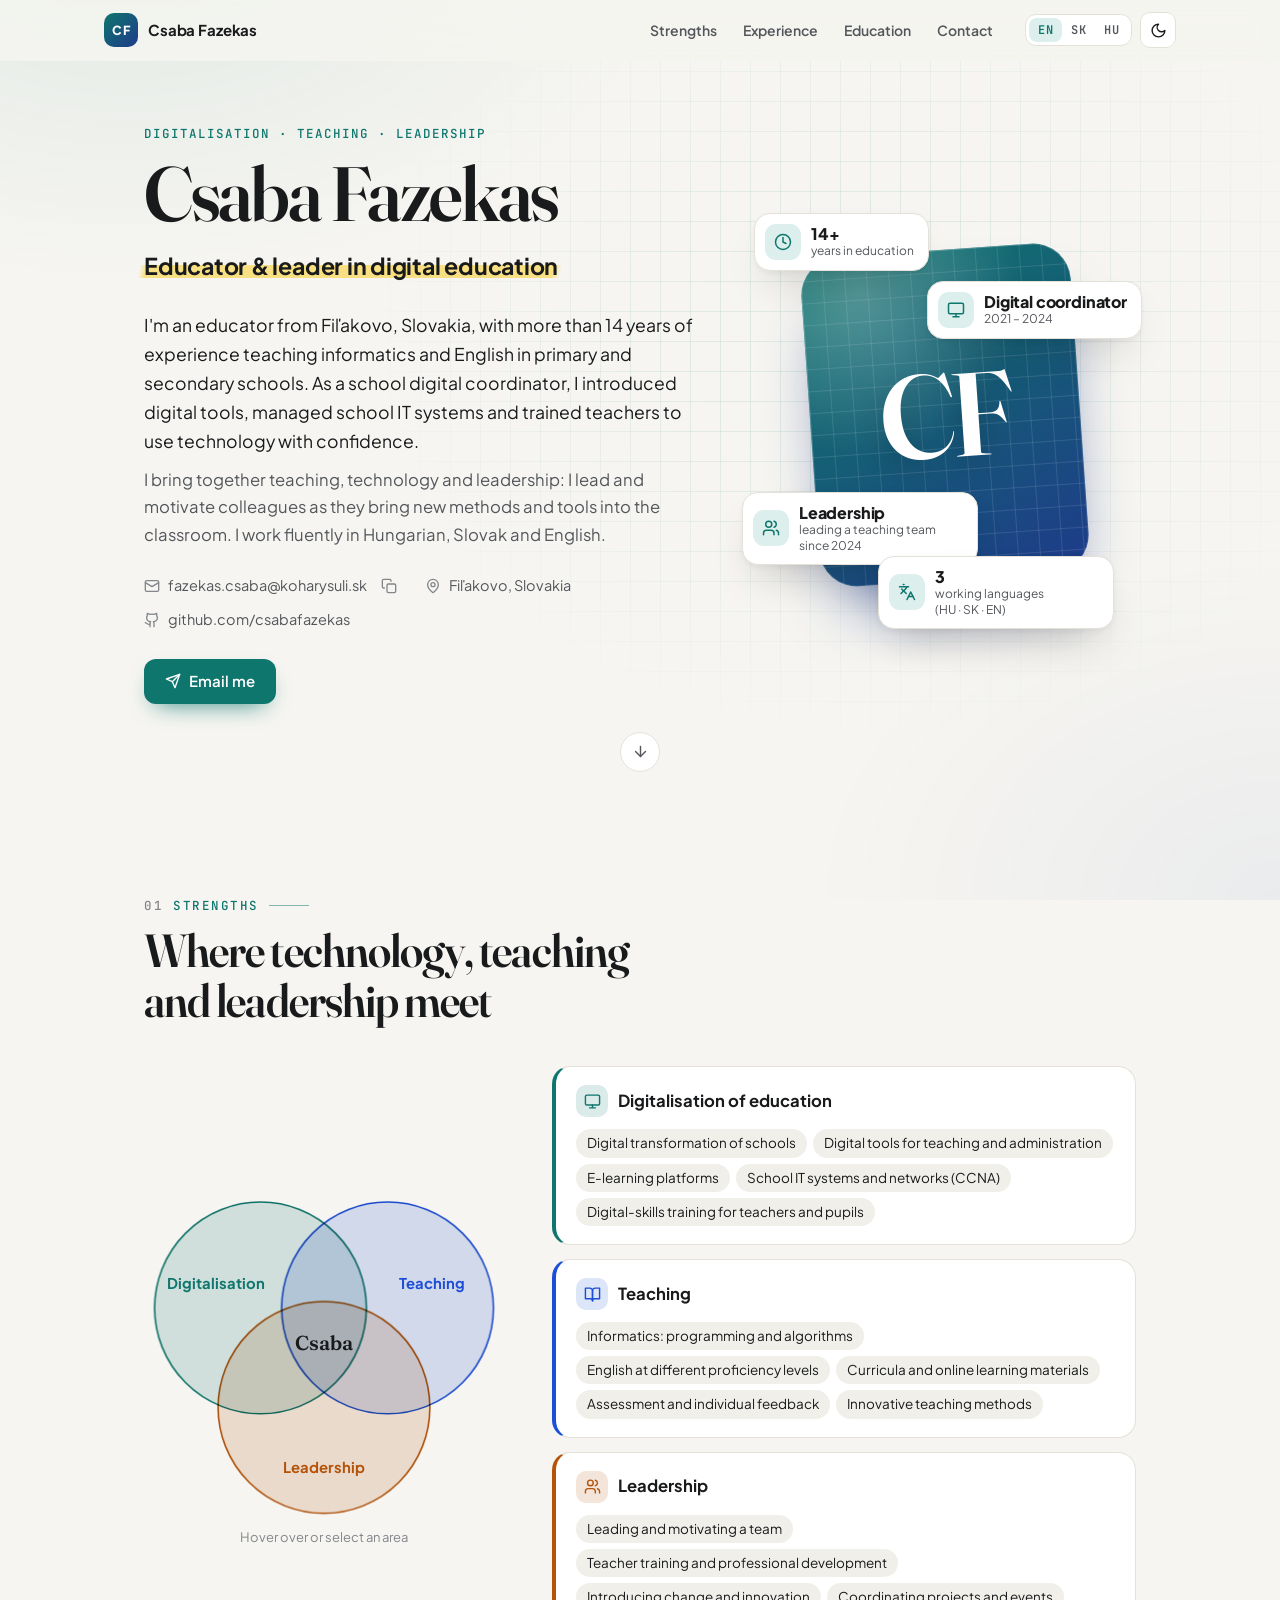
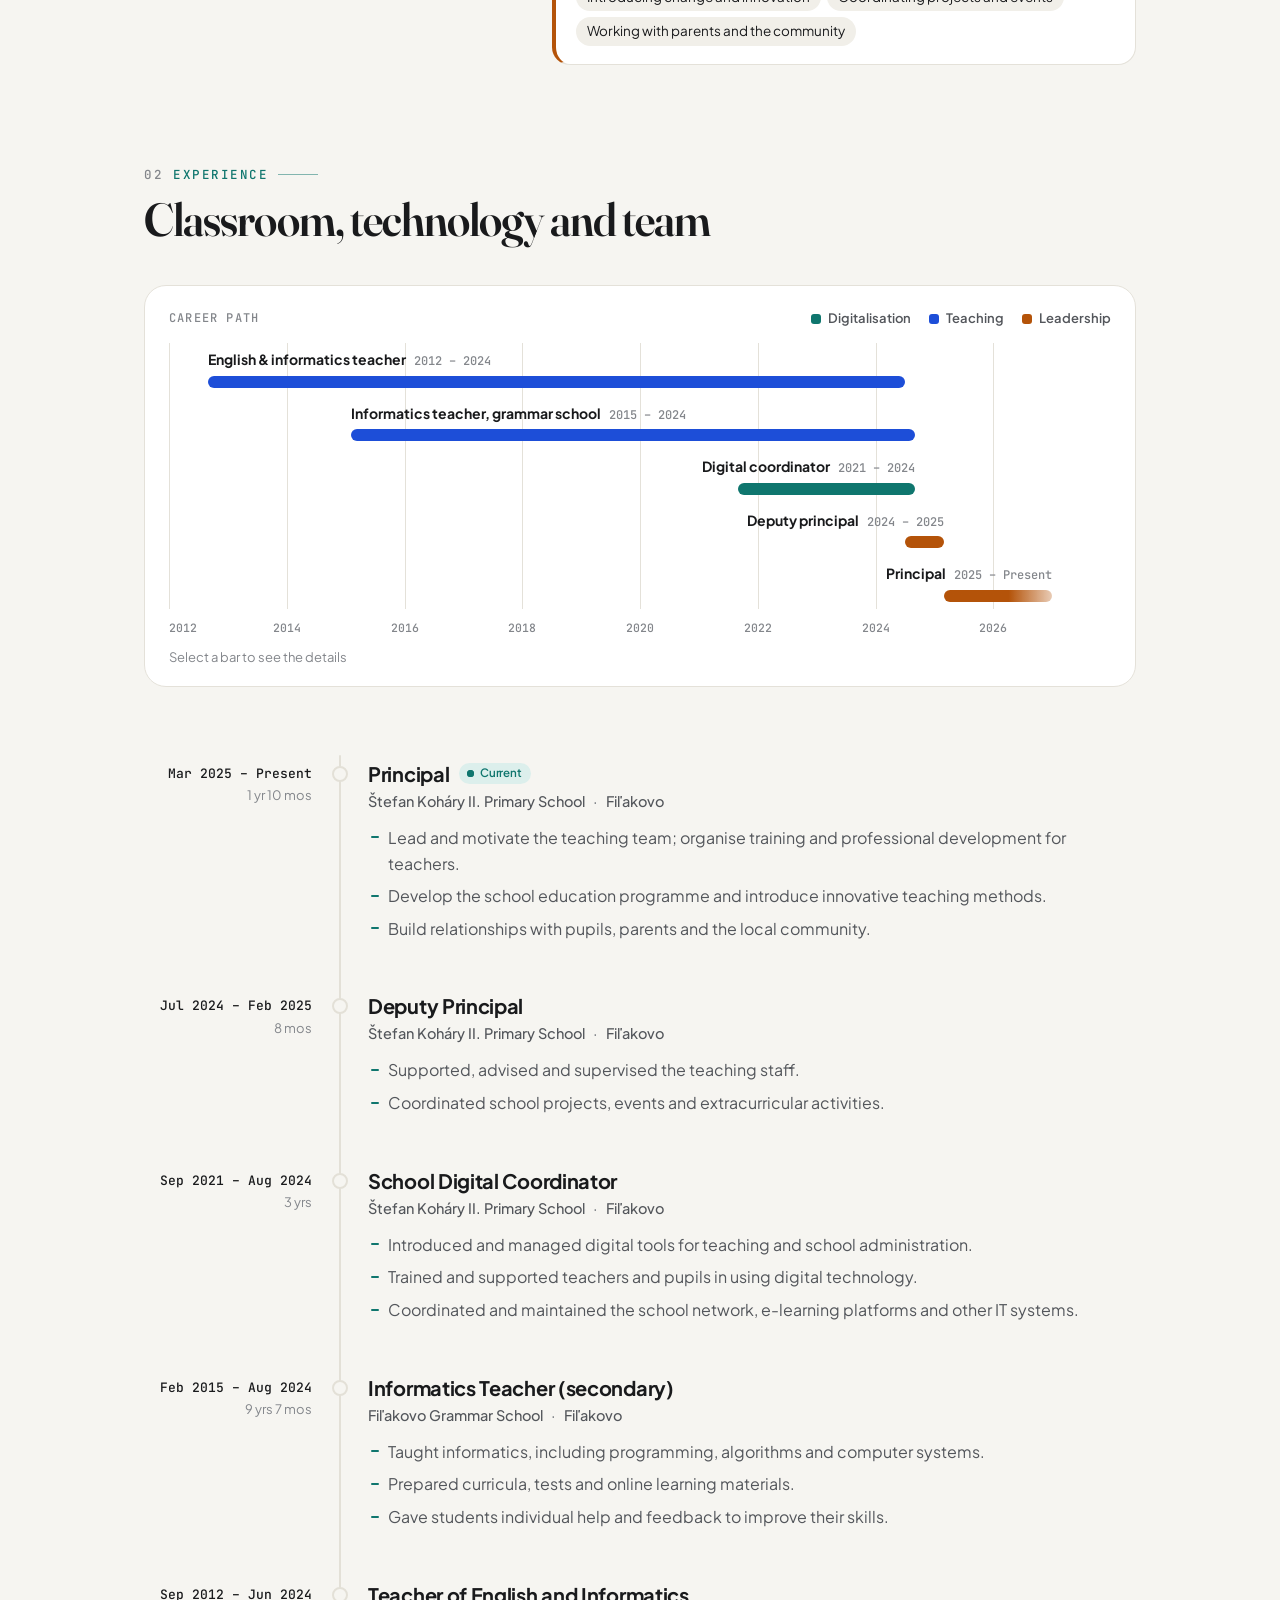
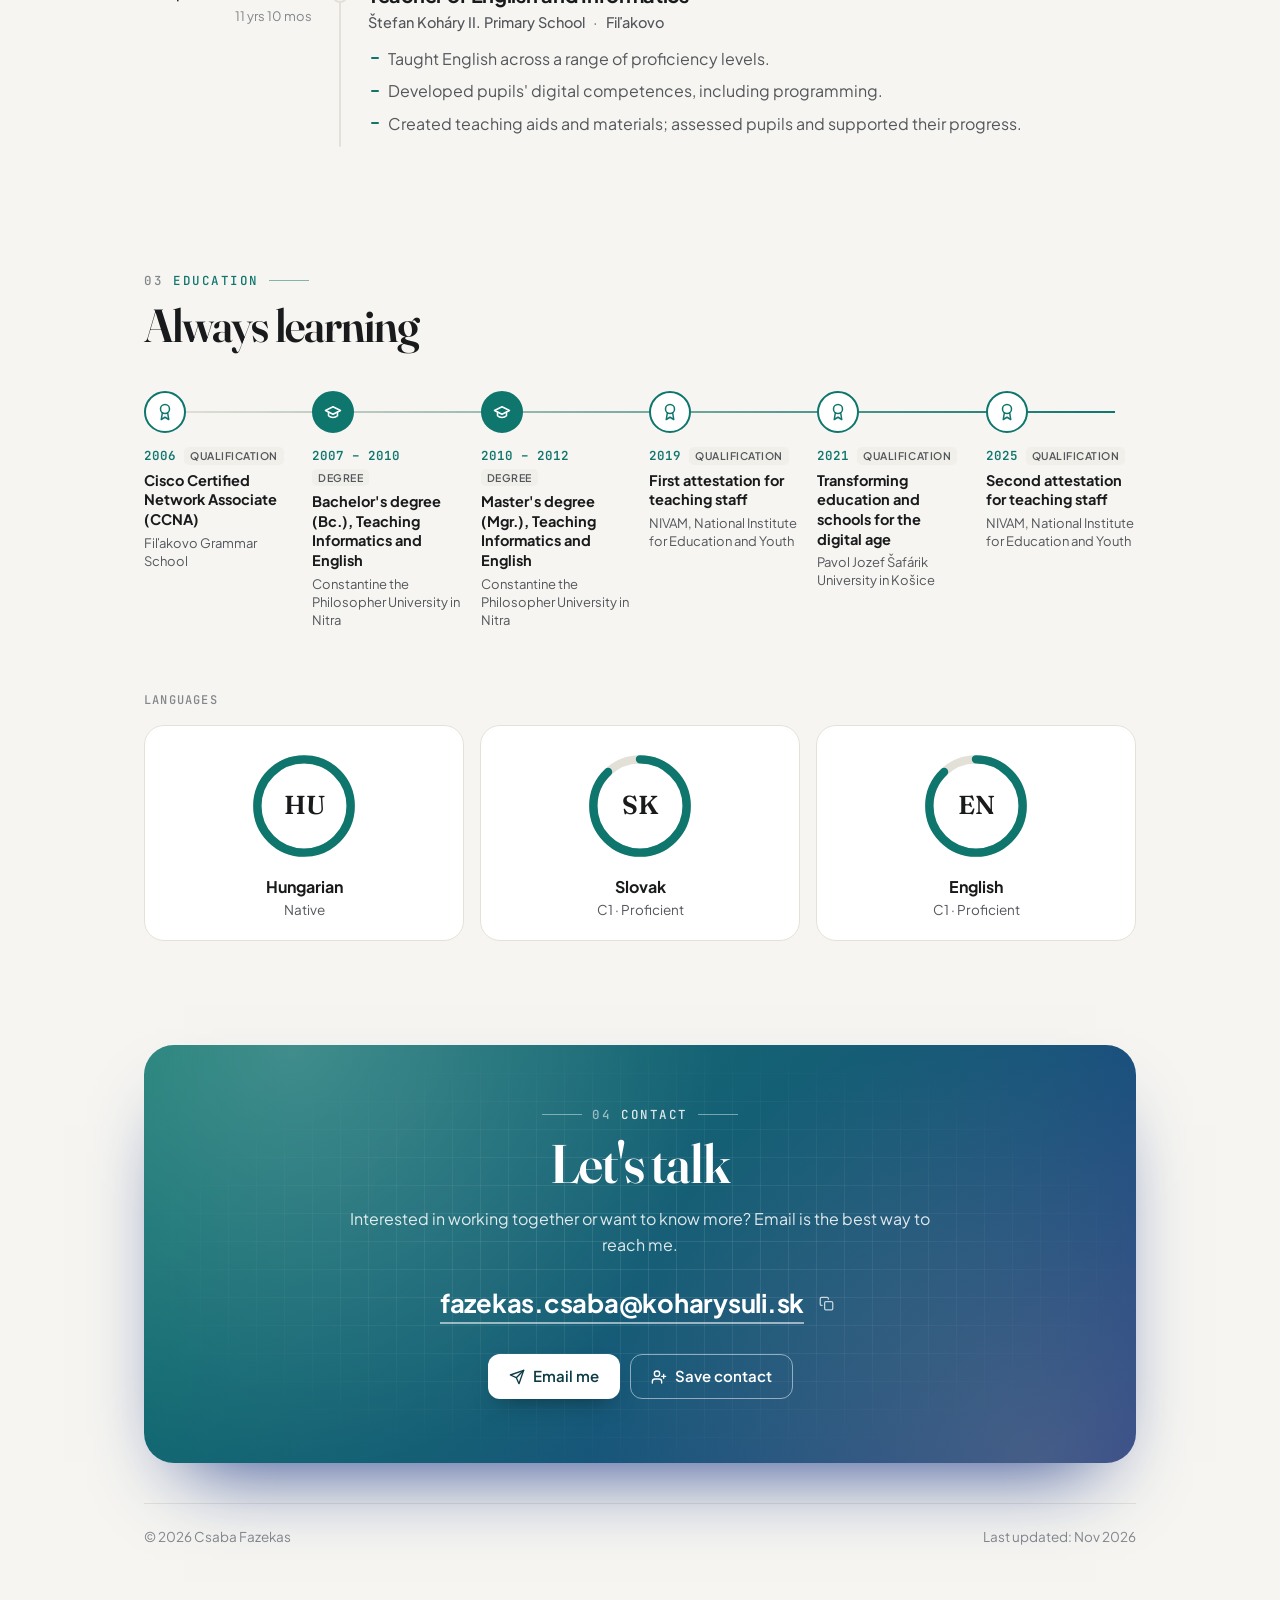
==== commit b3e7c180: "Refocus CV on digitalisation, teaching and leadership - New title and summary built around the three" ====
--- a/index.html
+++ b/index.html
@@ -4,11 +4,11 @@
   <meta charset="utf-8">
   <meta name="viewport" content="width=device-width, initial-scale=1">
   <title>Csaba Fazekas · CV</title>
-  <meta name="description" content="Csaba Fazekas, primary school principal and educator in Fiľakovo, Slovakia. Experience in school leadership, digital education and teaching English and informatics.">
+  <meta name="description" content="Csaba Fazekas, educator from Fiľakovo, Slovakia: digital education, teaching informatics and English, and leadership.">
   <meta name="theme-color" content="#f6f5f1">
   <meta property="og:type" content="profile">
   <meta property="og:title" content="Csaba Fazekas · CV">
-  <meta property="og:description" content="Primary school principal and educator: school leadership, digital education, English & informatics.">
+  <meta property="og:description" content="Educator &amp; leader in digital education: digitalisation, teaching and leadership.">
   <link rel="alternate" hreflang="en" href="?lang=en">
   <link rel="alternate" hreflang="sk" href="?lang=sk">
   <link rel="alternate" hreflang="hu" href="?lang=hu">
--- a/css/style.css
+++ b/css/style.css
@@ -450,7 +450,7 @@
   display: flex;
   align-items: center;
   gap: 10px;
-  max-width: 210px;
+  max-width: 236px;
   padding: 10px 14px 10px 10px;
   border-radius: 16px;
   border: 1px solid var(--border);
@@ -468,7 +468,7 @@
 .fc-icon { display: grid; place-items: center; width: 36px; height: 36px; flex: none; border-radius: 11px; background: var(--accent-soft); color: var(--accent); }
 .fc-icon .icon { width: 18px; height: 18px; }
 .fc-text { display: grid; min-width: 0; }
-.fc-value { font-weight: 800; font-size: 17px; line-height: 1.15; letter-spacing: -0.01em; }
+.fc-value { font-weight: 800; font-size: 16px; line-height: 1.2; letter-spacing: -0.01em; }
 .fc-label { font-size: 12px; line-height: 1.3; color: var(--text-muted); }
 
 .scroll-cue {
@@ -487,41 +487,45 @@
 .scroll-cue .icon { width: 17px; height: 17px; }
 @keyframes cue { 0%, 100% { transform: translateY(0); } 50% { transform: translateY(6px); } }
 
-/* --------------------------------------------------------- career stairs */
-.stairs-wrap { margin-bottom: 56px; padding: 22px 24px 0; border-radius: 22px; border: 1px solid var(--border); background: var(--surface); overflow: hidden; }
-.stairs-head { display: flex; flex-wrap: wrap; justify-content: space-between; align-items: baseline; gap: 6px 16px; margin-bottom: 20px; }
-.stairs { list-style: none; margin: 0; padding: 0; display: grid; grid-template-columns: repeat(5, minmax(0, 1fr)); align-items: end; gap: 8px; height: 290px; }
-.stair { height: var(--h); clip-path: inset(0 0 0 0); transition: clip-path 0.9s var(--ease) calc(var(--k) * 120ms + 0.15s); }
-.anim .stairs-wrap:not(.is-visible) .stair { clip-path: inset(100% 0 0 0); }
-.stair-btn {
-  display: flex;
-  flex-direction: column;
-  gap: 6px;
-  width: 100%;
-  height: 100%;
-  padding: 14px;
-  border: 0;
-  border-top: 3px solid var(--accent);
-  border-radius: 14px 14px 0 0;
-  background: color-mix(in srgb, var(--accent) var(--mix), var(--surface-2));
-  text-align: left;
-  cursor: pointer;
-  transition: background-color 0.25s, box-shadow 0.25s;
-}
-.stair-btn:hover { background: color-mix(in srgb, var(--accent) calc(var(--mix) + 12%), var(--surface-2)); }
-.stair-btn:hover .stair-role { text-decoration: underline; text-underline-offset: 3px; }
-.stair-btn:focus-visible { outline-offset: -3px; }
-.stair-year { font: 600 13px/1.2 var(--font-mono); color: var(--accent); }
-.stair-role { font-size: 14.5px; font-weight: 700; line-height: 1.3; }
-.stair.is-current .stair-btn { background: linear-gradient(165deg, var(--avatar-a), var(--avatar-b)); border-top-color: transparent; color: #fff; }
-.stair.is-current .stair-year { color: rgba(255, 255, 255, 0.85); }
-.stair.is-current .stair-btn::after {
-  content: "★";
-  margin-top: auto;
-  font-size: 22px;
-  line-height: 1;
-  color: #fde68a;
-}
+/* ----------------------------------------------------- career-path chart */
+.area-digital { --set-c: var(--c1); }
+.area-teaching { --set-c: var(--c2); }
+.area-leadership { --set-c: var(--c3); }
+
+.gantt-wrap { margin-bottom: 56px; padding: 22px 24px 18px; border-radius: 22px; border: 1px solid var(--border); background: var(--surface); }
+.gantt-head { display: flex; flex-wrap: wrap; justify-content: space-between; align-items: center; gap: 10px 16px; margin-bottom: 14px; }
+.legend { list-style: none; margin: 0; padding: 0; display: flex; flex-wrap: wrap; gap: 6px 18px; font-size: 13px; font-weight: 600; color: var(--text-muted); }
+.legend li { display: inline-flex; align-items: center; gap: 7px; }
+.lg-dot { width: 10px; height: 10px; border-radius: 3px; background: var(--set-c); }
+.gantt { position: relative; padding-bottom: 28px; }
+.g-grid { position: absolute; inset: 0 0 28px; pointer-events: none; }
+.g-grid i { position: absolute; top: 0; bottom: 0; left: var(--x); width: 1px; background: var(--border); }
+.g-rows { position: relative; list-style: none; margin: 0; padding: 0; display: grid; gap: 2px; }
+.g-btn { display: block; width: 100%; padding: 7px 0; border: 0; border-radius: 8px; background: none; text-align: left; cursor: pointer; }
+.g-btn:focus-visible { outline-offset: 0; }
+.g-label { display: flex; flex-wrap: wrap; align-items: baseline; gap: 2px 8px; max-width: calc(100% - var(--l)); margin: 0 0 6px var(--l); }
+.g-row.is-end .g-label { width: calc(var(--l) + var(--w)); max-width: none; margin-left: 0; justify-content: flex-end; text-align: right; }
+.g-role { font-size: 14px; font-weight: 700; line-height: 1.3; }
+.g-years { font: 500 12px/1.3 var(--font-mono); color: var(--text-faint); white-space: nowrap; }
+.g-bar {
+  display: block;
+  width: var(--w);
+  min-width: 10px;
+  height: 12px;
+  margin-left: var(--l);
+  border-radius: 6px;
+  background: var(--set-c, var(--accent));
+  transform-origin: left;
+  transition: transform 0.9s var(--ease) calc(var(--k) * 110ms + 0.15s), box-shadow 0.2s;
+}
+.g-row.is-current .g-bar { background: linear-gradient(90deg, var(--set-c) 60%, color-mix(in srgb, var(--set-c) 30%, transparent)); }
+.g-btn:hover .g-bar { box-shadow: 0 0 0 4px color-mix(in srgb, var(--set-c) 22%, transparent); }
+.g-btn:hover .g-role { text-decoration: underline; text-underline-offset: 3px; }
+.anim .gantt-wrap:not(.is-visible) .g-bar { transform: scaleX(0); }
+.g-axis { position: absolute; left: 0; right: 0; bottom: 0; height: 18px; }
+.g-axis span { position: absolute; left: var(--x); transform: translateX(-50%); font: 500 11.5px/18px var(--font-mono); color: var(--text-faint); }
+.g-axis span:first-child { transform: none; }
+.gantt-wrap .hint { margin-top: 10px; }
 
 /* -------------------------------------------------------- role timeline */
 .roles { --date-w: 168px; --line-x: calc(var(--date-w) + 28px); --fill: 0; position: relative; list-style: none; margin: 0; padding: 0; }
@@ -548,8 +552,8 @@
   background: var(--bg);
   transition: border-color 0.35s, background-color 0.35s, box-shadow 0.35s;
 }
-.role.is-reached::before { border-color: var(--accent); background: var(--surface); }
-.role.is-current.is-reached::before { background: var(--accent); box-shadow: 0 0 0 6px var(--accent-soft); }
+.role.is-reached::before { border-color: var(--set-c, var(--accent)); background: var(--surface); }
+.role.is-current.is-reached::before { background: var(--set-c, var(--accent)); box-shadow: 0 0 0 6px color-mix(in srgb, var(--set-c, var(--accent)) 20%, transparent); }
 .role.flash { animation: flash 1.6s var(--ease); }
 @keyframes flash { 0%, 100% { background-color: transparent; } 25% { background-color: var(--accent-soft); } }
 .role-when { padding-top: 3px; text-align: right; }
@@ -600,7 +604,7 @@
 .set-2 circle { transition-delay: 0.12s, 0.12s, 0s, 0s; }
 .set-3 circle { transition-delay: 0.24s, 0.24s, 0s, 0s; }
 .anim .venn:not(.is-visible) .venn-set circle { transform: scale(0.35); opacity: 0; }
-.venn-set text { fill: var(--set-c); font: 700 15px var(--font-sans); pointer-events: none; transition: opacity 0.3s; }
+.venn-set text { fill: var(--set-c); font: 700 14px var(--font-sans); pointer-events: none; transition: opacity 0.3s; }
 .venn-center { fill: var(--text); font: 600 19px var(--font-display); pointer-events: none; }
 .venn-set:hover circle, .venn-set.is-active circle { fill-opacity: 0.34; stroke-width: 2.5; }
 .venn-set:focus-visible circle { stroke-width: 3.5; }
@@ -817,14 +821,8 @@
 
 @media (max-width: 760px) {
   .section { padding-top: 80px; }
-  .stairs-wrap { padding: 18px 18px 18px 0; }
-  .stairs-head { padding-left: 18px; }
-  .stairs { grid-template-columns: 1fr; height: auto; gap: 6px; align-items: stretch; }
-  .stair { height: auto; width: var(--w, 100%); clip-path: inset(0 0 0 0); }
-  .anim .stairs-wrap:not(.is-visible) .stair { clip-path: inset(0 100% 0 0); }
-  .stair-btn { flex-direction: row; flex-wrap: wrap; align-items: baseline; gap: 4px 10px; padding: 11px 14px; border-top: 0; border-left: 3px solid var(--accent); border-radius: 0 12px 12px 0; }
-  .stair.is-current .stair-btn { border-left-color: transparent; }
-  .stair.is-current .stair-btn::after { margin: 0 0 0 auto; font-size: 16px; }
+  .gantt-wrap { padding: 18px 16px 14px; }
+  .g-role { font-size: 13.5px; }
   .roles { --date-w: 0px; --line-x: 8px; }
   .role { grid-template-columns: 1fr; column-gap: 0; padding: 16px 0 28px 34px; }
   .role::before { top: 20px; }
@@ -860,6 +858,7 @@
   .fc-3 { bottom: 56px; left: 0; }
   .fc-4 { bottom: 0; right: 6px; }
   .scroll-cue { display: none; }
+  .g-axis span:nth-child(even), .g-grid i:nth-child(even) { display: none; }
   .rings { gap: 8px; }
   .ring-level { font-size: 12px; }
   .cta-actions .btn { flex: 1 1 100%; }
@@ -887,7 +886,7 @@
   body::before, .hero::before { display: none; }
   a { text-decoration: none; }
   .skip-link, .topbar, .toast, .back-to-top, .copy-btn, .hero-actions, .hero-visual, .scroll-cue,
-  .stairs-wrap, .venn, #contact, .site-footer, .roles::before, .roles::after, .role::before { display: none !important; }
+  .gantt-wrap, .venn, #contact, .site-footer, .roles::before, .roles::after, .role::before { display: none !important; }
   .anim .reveal, .reveal, .anim .hero-copy > *, .anim .lp-item, .lp-item { opacity: 1 !important; transform: none !important; }
   .page { max-width: none; padding: 0; }
   .hero { padding: 0 0 10pt; border-bottom: 1.5pt solid var(--accent); }
